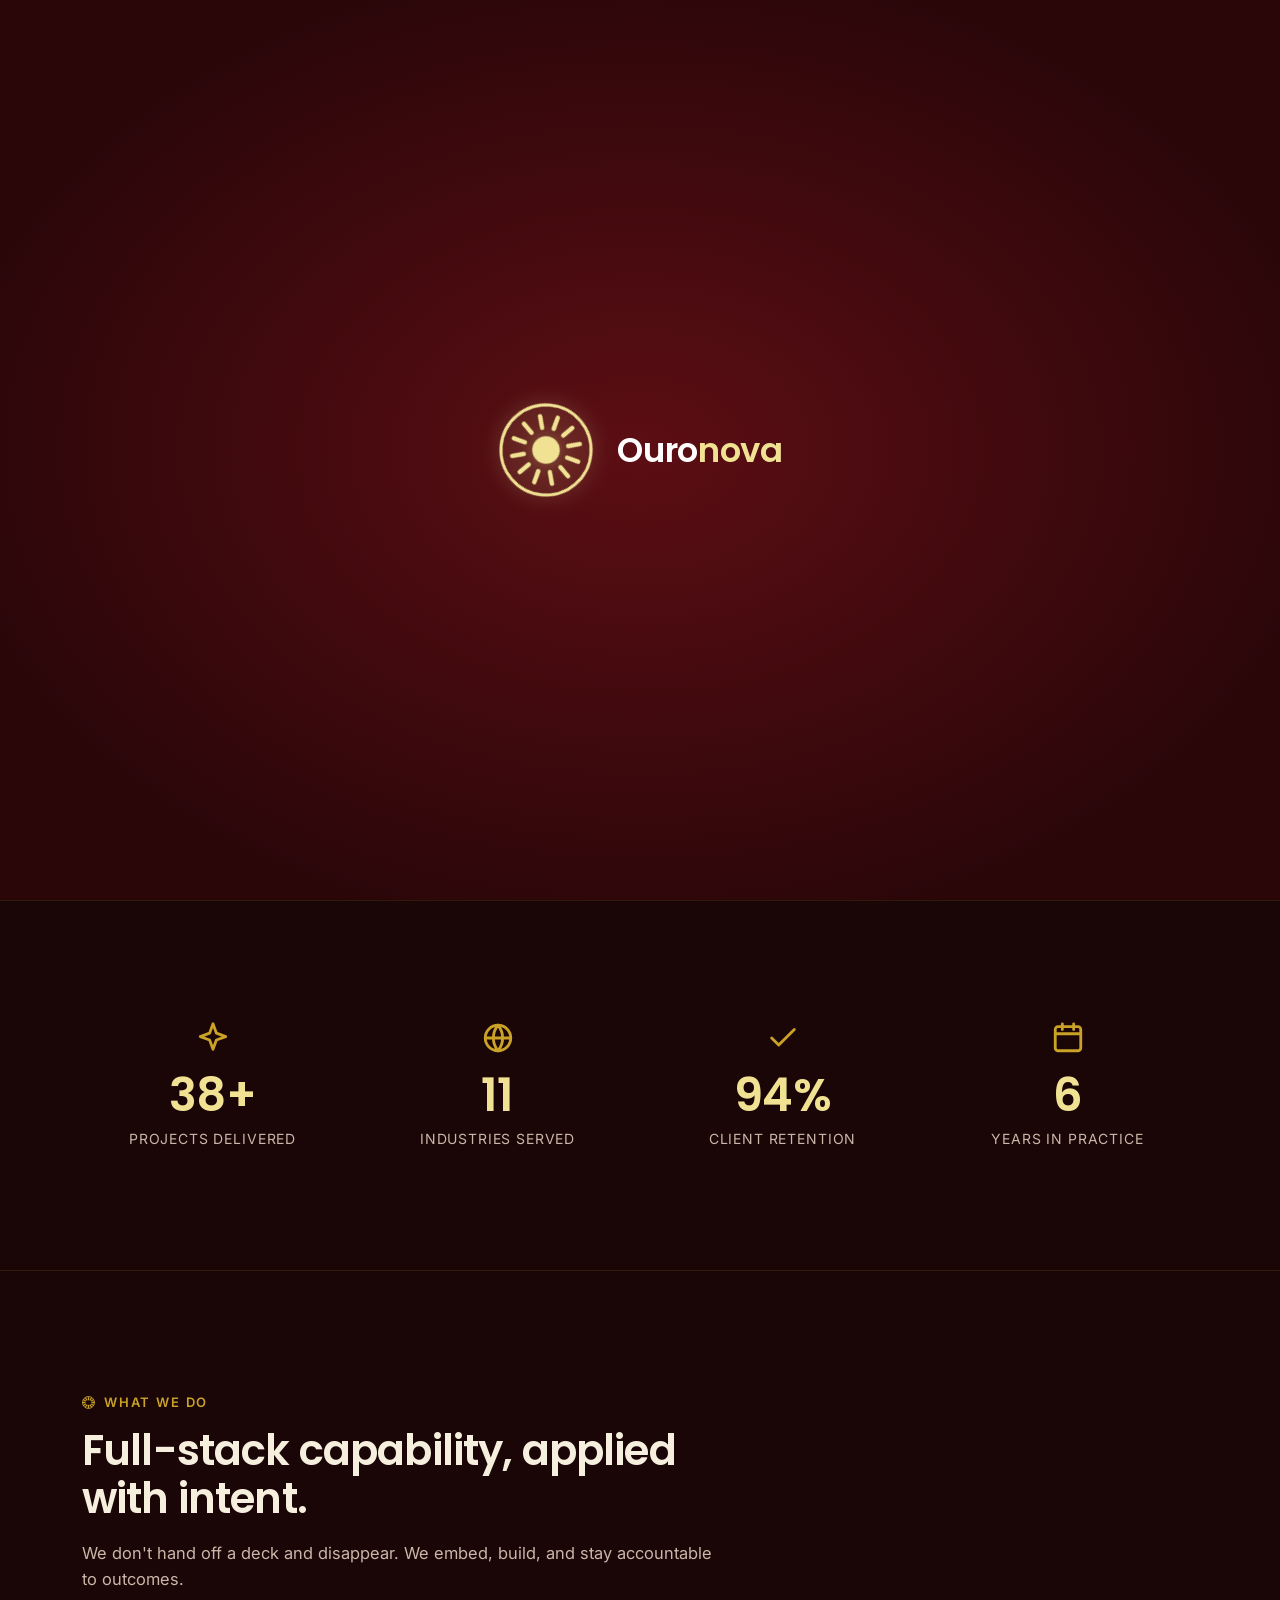
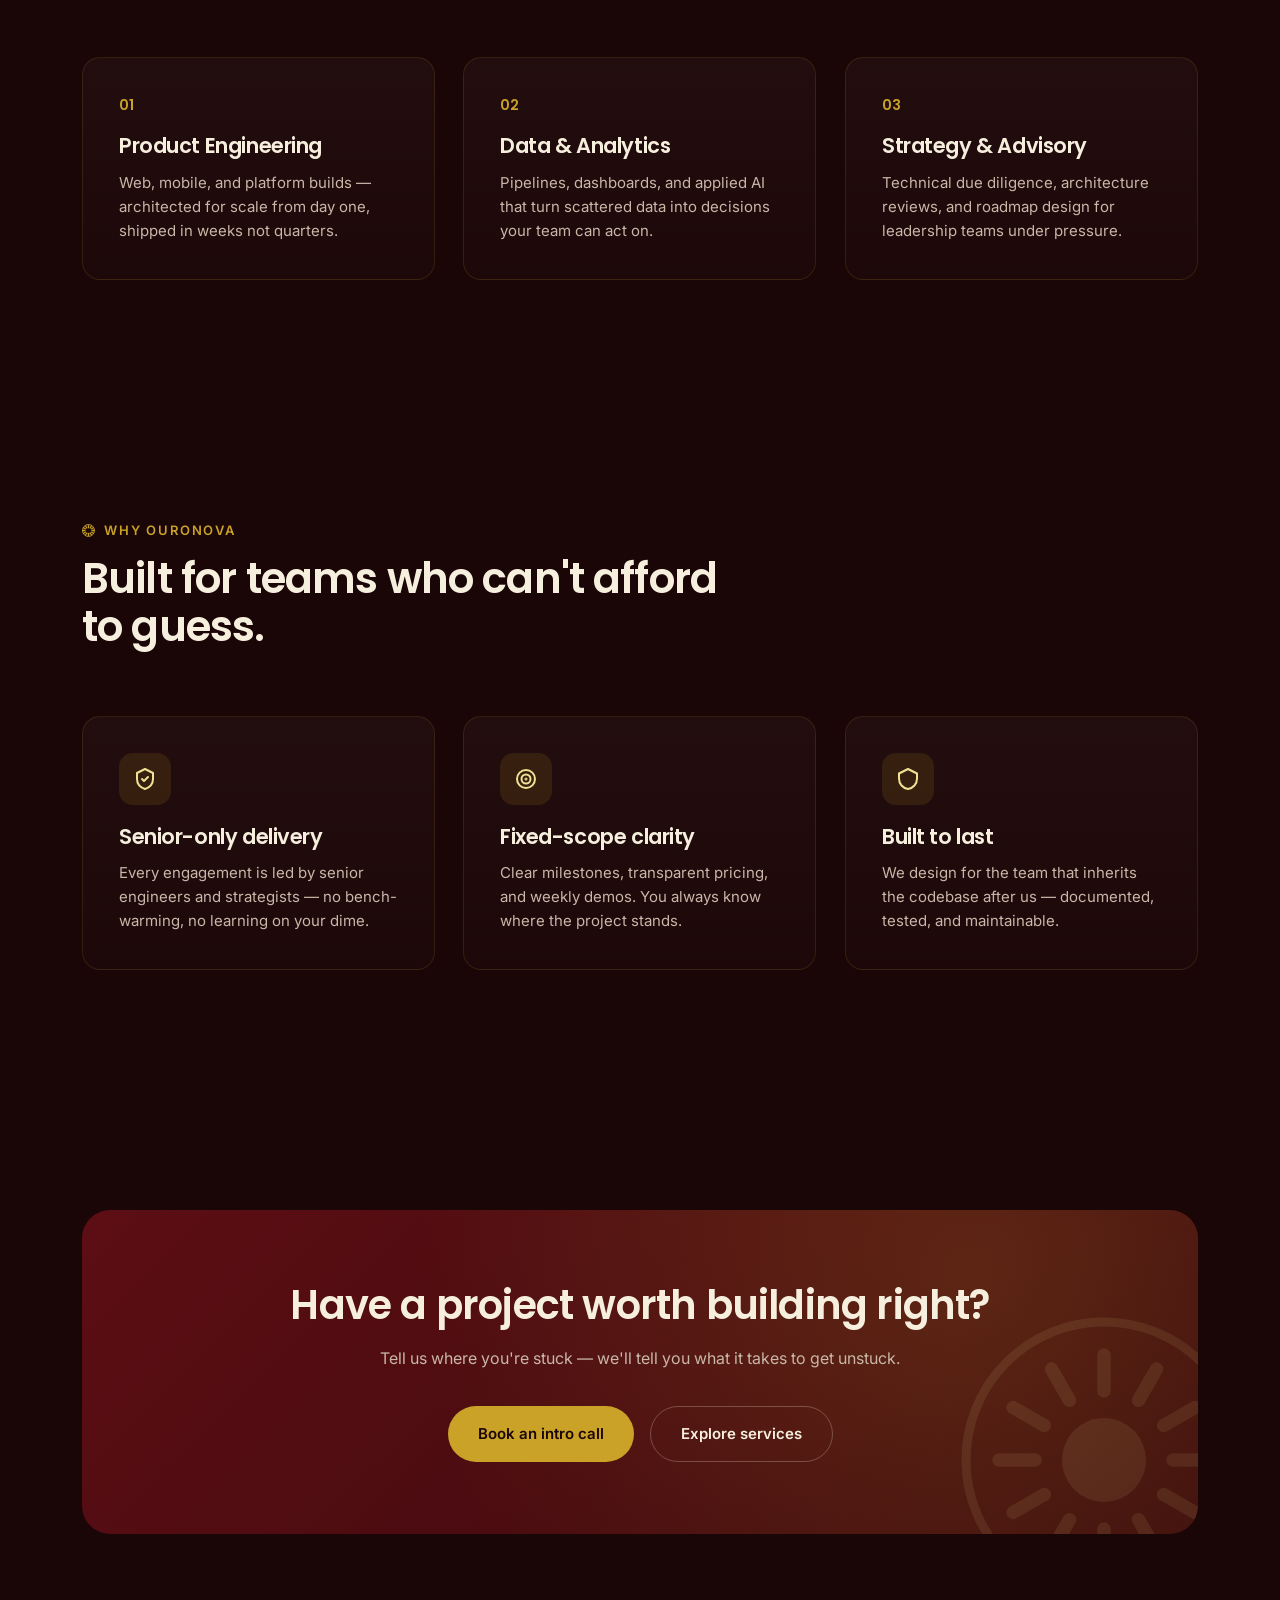
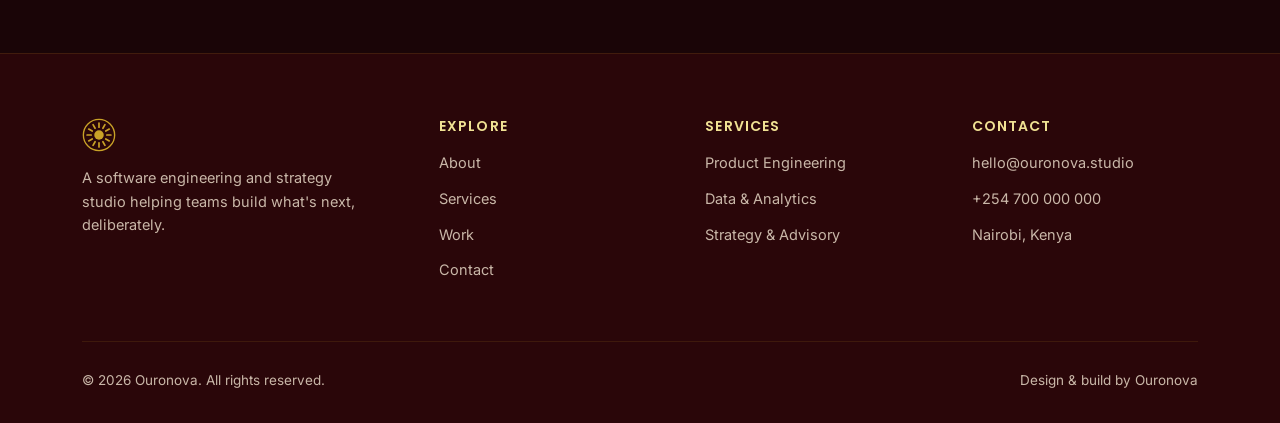
==== index.html @ cb55c7d3 "Add cache-busting version query to css/js asset URLs Without this, browsers can keep serving a stale" ====
<!DOCTYPE html>
<html lang="en">
<head>
<meta charset="UTF-8">
<meta name="viewport" content="width=device-width, initial-scale=1.0">
<title>Ouronova — Software built to outlast its launch day</title>
<meta name="description" content="Ouronova is a Nairobi software, data, and strategy studio. We help founders and enterprise teams ship products that hold up under real users.">
<link rel="icon" href="assets/logo1/exports/ouronova-favicon.svg" type="image/svg+xml">
<link rel="canonical" href="https://ipswyworld.github.io/ouronova/">
<meta property="og:type" content="website">
<meta property="og:site_name" content="Ouronova">
<meta property="og:title" content="Ouronova — Software built to outlast its launch day">
<meta property="og:description" content="A Nairobi software, data, and strategy studio helping teams ship products that hold up under real users.">
<meta property="og:url" content="https://ipswyworld.github.io/ouronova/">
<meta property="og:image" content="https://ipswyworld.github.io/ouronova/assets/og-image.png">
<meta property="og:image:width" content="1200">
<meta property="og:image:height" content="630">
<meta name="twitter:card" content="summary_large_image">
<meta name="twitter:title" content="Ouronova — Software built to outlast its launch day">
<meta name="twitter:description" content="A Nairobi software, data, and strategy studio helping teams ship products that hold up under real users.">
<meta name="twitter:image" content="https://ipswyworld.github.io/ouronova/assets/og-image.png">
<script type="application/ld+json">
{
  "@context": "https://schema.org",
  "@type": "ProfessionalService",
  "@id": "https://ipswyworld.github.io/ouronova/#organization",
  "name": "Ouronova",
  "alternateName": "Ouronova Studio",
  "url": "https://ipswyworld.github.io/ouronova/",
  "logo": "https://ipswyworld.github.io/ouronova/assets/logo1/exports/ouronova-primary-light.svg",
  "image": "https://ipswyworld.github.io/ouronova/assets/og-image.png",
  "description": "Ouronova is a Nairobi software, data, and strategy studio helping founders and enterprise teams design, build, and scale products that hold up under real users.",
  "areaServed": "Worldwide",
  "address": { "@type": "PostalAddress", "addressLocality": "Nairobi", "addressCountry": "KE" },
  "email": "hello@ouronova.studio",
  "telephone": "+254700000000",
  "founder": { "@type": "Person", "name": "Joseph Kariuki", "jobTitle": "Founder & Engineering Lead" },
  "employee": [
    { "@type": "Person", "name": "Joseph Kariuki", "jobTitle": "Founder & Engineering Lead" },
    { "@type": "Person", "name": "Mary Maina", "jobTitle": "Product & Design Lead" },
    { "@type": "Person", "name": "Hassler Juma", "jobTitle": "Data & Strategy Lead" }
  ],
  "makesOffer": [
    { "@type": "Offer", "itemOffered": { "@type": "Service", "name": "Product Engineering", "description": "Web, mobile, and platform builds architected for scale." } },
    { "@type": "Offer", "itemOffered": { "@type": "Service", "name": "Data & Analytics", "description": "Pipelines, dashboards, and applied AI." } },
    { "@type": "Offer", "itemOffered": { "@type": "Service", "name": "Strategy & Advisory", "description": "Technical due diligence, architecture review, and roadmap advisory." } }
  ]
}
</script>
<link rel="preconnect" href="https://fonts.googleapis.com">
<link href="https://fonts.googleapis.com/css2?family=Fraunces:ital,opsz,wght@0,9..144,500;1,9..144,500&family=Inter:wght@400;500;600;700&family=Poppins:wght@500;600;700&display=swap" rel="stylesheet">
<link rel="stylesheet" href="css/style.css?v=4">
<script>(function(){try{var n=performance.getEntriesByType('navigation')[0];var reload=n&&n.type==='reload';var first=!sessionStorage.getItem('ouronova-splash');sessionStorage.setItem('ouronova-splash','1');if(!(reload||first))document.documentElement.classList.add('skip-splash');}catch(e){}})();</script>
</head>
<body>

<div id="loader">
  <div class="loader-inner">
    <svg class="loader-mark" viewBox="0 0 100 100">
      <circle cx="50" cy="50" r="46" fill="none" stroke="#F0E193" stroke-width="3"/>
      <g stroke="#F0E193" stroke-width="4.5" stroke-linecap="round">
        <line x1="50" y1="15" x2="50" y2="27"/>
        <line x1="67.5" y1="19.7" x2="61.5" y2="30.1"/>
        <line x1="80.3" y1="32.5" x2="69.9" y2="38.5"/>
        <line x1="85" y1="50" x2="73" y2="50"/>
        <line x1="80.3" y1="67.5" x2="69.9" y2="61.5"/>
        <line x1="67.5" y1="80.3" x2="61.5" y2="69.9"/>
        <line x1="50" y1="85" x2="50" y2="73"/>
        <line x1="32.5" y1="80.3" x2="38.5" y2="69.9"/>
        <line x1="19.7" y1="67.5" x2="30.1" y2="61.5"/>
        <line x1="15" y1="50" x2="27" y2="50"/>
        <line x1="19.7" y1="32.5" x2="30.1" y2="38.5"/>
        <line x1="32.5" y1="19.7" x2="38.5" y2="30.1"/>
      </g>
      <circle class="core" cx="50" cy="50" r="14"/>
    </svg>
    <div class="loader-word">
      <span class="o" style="animation-delay:1.70s">O</span><span class="o" style="animation-delay:1.78s">u</span><span class="o" style="animation-delay:1.86s">r</span><span class="o" style="animation-delay:1.94s">o</span><span class="n" style="animation-delay:2.02s">n</span><span class="n" style="animation-delay:2.10s">o</span><span class="n" style="animation-delay:2.18s">v</span><span class="n" style="animation-delay:2.26s">a</span>
    </div>
  </div>
</div>

<header>
  <div class="navwrap">
    <a href="index.html" class="brand">
      <svg viewBox="0 0 100 100"><circle cx="50" cy="50" r="46" fill="none" stroke="#C9A227" stroke-width="4"/><g stroke="#C9A227" stroke-width="5" stroke-linecap="round"><line x1="50" y1="15" x2="50" y2="27"/><line x1="67.5" y1="19.7" x2="61.5" y2="30.1"/><line x1="80.3" y1="32.5" x2="69.9" y2="38.5"/><line x1="85" y1="50" x2="73" y2="50"/><line x1="80.3" y1="67.5" x2="69.9" y2="61.5"/><line x1="67.5" y1="80.3" x2="61.5" y2="69.9"/><line x1="50" y1="85" x2="50" y2="73"/><line x1="32.5" y1="80.3" x2="38.5" y2="69.9"/><line x1="19.7" y1="67.5" x2="30.1" y2="61.5"/><line x1="15" y1="50" x2="27" y2="50"/><line x1="19.7" y1="32.5" x2="30.1" y2="38.5"/><line x1="32.5" y1="19.7" x2="38.5" y2="30.1"/></g><circle cx="50" cy="50" r="14" fill="#C9A227"/></svg>
      <span><span class="o1">Ouro</span><span class="o2">nova</span></span>
    </a>
    <nav class="links">
      <a href="index.html" class="active">Home</a>
      <a href="about.html">About</a>
      <a href="services.html">Services</a>
      <a href="work.html">Work</a>
      <a href="contact.html">Contact</a>
    </nav>
    <button class="menu-btn" aria-label="Menu"><span></span><span></span><span></span></button>
  </div>
</header>

<section class="hero">
  <svg class="hero-orbit" viewBox="0 0 100 100" aria-hidden="true">
    <circle cx="50" cy="50" r="46" fill="none" stroke="currentColor" stroke-width="1.4"/>
    <g stroke="currentColor" stroke-width="2.2" stroke-linecap="round">
      <line x1="50" y1="15" x2="50" y2="27"/><line x1="67.5" y1="19.7" x2="61.5" y2="30.1"/>
      <line x1="80.3" y1="32.5" x2="69.9" y2="38.5"/><line x1="85" y1="50" x2="73" y2="50"/>
      <line x1="80.3" y1="67.5" x2="69.9" y2="61.5"/><line x1="67.5" y1="80.3" x2="61.5" y2="69.9"/>
      <line x1="50" y1="85" x2="50" y2="73"/><line x1="32.5" y1="80.3" x2="38.5" y2="69.9"/>
      <line x1="19.7" y1="67.5" x2="30.1" y2="61.5"/><line x1="15" y1="50" x2="27" y2="50"/>
      <line x1="19.7" y1="32.5" x2="30.1" y2="38.5"/><line x1="32.5" y1="19.7" x2="38.5" y2="30.1"/>
    </g>
    <circle cx="50" cy="50" r="14" fill="none" stroke="currentColor" stroke-width="1.4"/>
  </svg>
  <div class="container">
    <span class="eyebrow">Software · Data · Strategy — from Nairobi</span>
    <h1>Software built to outlast its <em>launch day.</em></h1>
    <p class="lead">Ouronova is a Nairobi software and strategy studio. We help founders and enterprise teams ship products that hold up under real users — and stay maintainable long after we hand over the keys.</p>
    <div class="actions">
      <a href="contact.html" class="btn btn-primary">Let's talk →</a>
      <a href="work.html" class="btn btn-ghost">See our work</a>
    </div>
  </div>
</section>

<section class="stats">
  <div class="container">
    <div class="grid-4">
      <div class="stat reveal">
        <span class="stat-icon"><svg viewBox="0 0 24 24" fill="none" stroke="currentColor" stroke-width="2" stroke-linecap="round" stroke-linejoin="round"><path d="M12 2l2.4 6.6L21 11l-6.6 2.4L12 20l-2.4-6.6L3 11l6.6-2.4L12 2z"/></svg></span>
        <h3>40+</h3><p>Projects Delivered</p>
      </div>
      <div class="stat reveal">
        <span class="stat-icon"><svg viewBox="0 0 24 24" fill="none" stroke="currentColor" stroke-width="2" stroke-linecap="round" stroke-linejoin="round"><circle cx="12" cy="12" r="9"/><path d="M3 12h18M12 3a14 14 0 0 1 0 18M12 3a14 14 0 0 0 0 18"/></svg></span>
        <h3>12</h3><p>Industries Served</p>
      </div>
      <div class="stat reveal">
        <span class="stat-icon"><svg viewBox="0 0 24 24" fill="none" stroke="currentColor" stroke-width="2" stroke-linecap="round" stroke-linejoin="round"><path d="M20 6L9 17l-5-5"/></svg></span>
        <h3>98%</h3><p>Client Retention</p>
      </div>
      <div class="stat reveal">
        <span class="stat-icon"><svg viewBox="0 0 24 24" fill="none" stroke="currentColor" stroke-width="2" stroke-linecap="round" stroke-linejoin="round"><rect x="3" y="4" width="18" height="17" rx="2"/><path d="M3 9h18M8 2v4M16 2v4"/></svg></span>
        <h3>6</h3><p>Years in Practice</p>
      </div>
    </div>
  </div>
</section>

<section id="services">
  <div class="container">
    <div class="sec-head reveal">
      <span class="tag">What we do</span>
      <h2>Full-stack capability, applied with intent.</h2>
      <p>We don't hand off a deck and disappear. We embed, build, and stay accountable to outcomes.</p>
    </div>
    <div class="grid grid-3">
      <div class="card reveal">
        <span class="num">01</span>
        <h3>Product Engineering</h3>
        <p>Web, mobile, and platform builds — architected for scale from day one, shipped in weeks not quarters.</p>
      </div>
      <div class="card reveal">
        <span class="num">02</span>
        <h3>Data &amp; Analytics</h3>
        <p>Pipelines, dashboards, and applied AI that turn scattered data into decisions your team can act on.</p>
      </div>
      <div class="card reveal">
        <span class="num">03</span>
        <h3>Strategy &amp; Advisory</h3>
        <p>Technical due diligence, architecture reviews, and roadmap design for leadership teams under pressure.</p>
      </div>
    </div>
  </div>
</section>

<section>
  <div class="container">
    <div class="sec-head reveal">
      <span class="tag">Why Ouronova</span>
      <h2>Built for teams who can't afford to guess.</h2>
    </div>
    <div class="grid grid-3">
      <div class="card reveal">
        <div class="icon-badge"><svg viewBox="0 0 24 24" fill="none" stroke="currentColor" stroke-width="2" stroke-linecap="round" stroke-linejoin="round"><path d="M12 2l8 4v6c0 5-3.4 8.4-8 10-4.6-1.6-8-5-8-10V6l8-4z"/><path d="M9 12l2 2 4-4"/></svg></div>
        <h3>Senior-only delivery</h3>
        <p>Every engagement is led by senior engineers and strategists — no bench-warming, no learning on your dime.</p>
      </div>
      <div class="card reveal">
        <div class="icon-badge"><svg viewBox="0 0 24 24" fill="none" stroke="currentColor" stroke-width="2" stroke-linecap="round" stroke-linejoin="round"><circle cx="12" cy="12" r="9"/><circle cx="12" cy="12" r="4.5"/><circle cx="12" cy="12" r="0.5" fill="currentColor"/></svg></div>
        <h3>Fixed-scope clarity</h3>
        <p>Clear milestones, transparent pricing, and weekly demos. You always know where the project stands.</p>
      </div>
      <div class="card reveal">
        <div class="icon-badge"><svg viewBox="0 0 24 24" fill="none" stroke="currentColor" stroke-width="2" stroke-linecap="round" stroke-linejoin="round"><path d="M12 2l9 4.5v5c0 5.5-3.8 9.6-9 10.5-5.2-.9-9-5-9-10.5v-5L12 2z"/></svg></div>
        <h3>Built to last</h3>
        <p>We design for the team that inherits the codebase after us — documented, tested, and maintainable.</p>
      </div>
    </div>
  </div>
</section>

<section>
  <div class="container">
    <div class="cta-band reveal">
      <h2>Have a project worth building right?</h2>
      <p>Tell us where you're stuck — we'll tell you what it takes to get unstuck.</p>
      <div class="actions">
        <a href="contact.html" class="btn btn-primary">Book an intro call</a>
        <a href="services.html" class="btn btn-ghost">Explore services</a>
      </div>
    </div>
  </div>
</section>

<footer>
  <div class="container">
    <div class="foot-grid">
      <div>
        <a href="index.html" class="brand" style="margin-bottom:14px">
          <svg viewBox="0 0 100 100" width="30" height="30"><circle cx="50" cy="50" r="46" fill="none" stroke="#C9A227" stroke-width="4"/><g stroke="#C9A227" stroke-width="5" stroke-linecap="round"><line x1="50" y1="15" x2="50" y2="27"/><line x1="67.5" y1="19.7" x2="61.5" y2="30.1"/><line x1="80.3" y1="32.5" x2="69.9" y2="38.5"/><line x1="85" y1="50" x2="73" y2="50"/><line x1="80.3" y1="67.5" x2="69.9" y2="61.5"/><line x1="67.5" y1="80.3" x2="61.5" y2="69.9"/><line x1="50" y1="85" x2="50" y2="73"/><line x1="32.5" y1="80.3" x2="38.5" y2="69.9"/><line x1="19.7" y1="67.5" x2="30.1" y2="61.5"/><line x1="15" y1="50" x2="27" y2="50"/><line x1="19.7" y1="32.5" x2="30.1" y2="38.5"/><line x1="32.5" y1="19.7" x2="38.5" y2="30.1"/></g><circle cx="50" cy="50" r="14" fill="#C9A227"/></svg>
        </a>
        <p style="color:var(--muted);font-size:14.5px;max-width:280px">A software engineering and strategy studio helping teams build what's next, deliberately.</p>
      </div>
      <div>
        <h4>Explore</h4>
        <ul>
          <li><a href="about.html">About</a></li>
          <li><a href="services.html">Services</a></li>
          <li><a href="work.html">Work</a></li>
          <li><a href="contact.html">Contact</a></li>
        </ul>
      </div>
      <div>
        <h4>Services</h4>
        <ul>
          <li><a href="services.html">Product Engineering</a></li>
          <li><a href="services.html">Data &amp; Analytics</a></li>
          <li><a href="services.html">Strategy &amp; Advisory</a></li>
        </ul>
      </div>
      <div>
        <h4>Contact</h4>
        <ul>
          <li><a href="mailto:hello@ouronova.studio">hello@ouronova.studio</a></li>
          <li><a href="tel:+254700000000">+254 700 000 000</a></li>
          <li><span style="color:var(--muted);font-size:14.5px">Nairobi, Kenya</span></li>
        </ul>
      </div>
    </div>
    <div class="foot-bottom">
      <span>© 2026 Ouronova. All rights reserved.</span>
      <span>Design &amp; build by Ouronova</span>
    </div>
  </div>
</footer>

<script src="js/main.js?v=4"></script>
</body>
</html>
---- css/style.css ----
:root{
  --burgundy:#5C0E14;
  --burgundy-dark:#3A090D;
  --burgundy-deep:#2A0609;
  --gold:#C9A227;
  --gold-light:#F0E193;
  --cream:#F6EFDD;
  --ink:#1A0507;
  --muted:#C9B7A8;
  --max:1180px;
  --ease:cubic-bezier(.16,.84,.44,1);
}
*{box-sizing:border-box;margin:0;padding:0}
html{scroll-behavior:smooth;scrollbar-width:none;-ms-overflow-style:none}
html::-webkit-scrollbar,body::-webkit-scrollbar{width:0;height:0;display:none}
body{
  font-family:'Inter',-apple-system,'Segoe UI',sans-serif;
  background:var(--ink);
  color:var(--cream);
  line-height:1.6;
  overflow-x:hidden;
}
img{max-width:100%;display:block}
a{color:inherit;text-decoration:none}
h1,h2,h3,h4{font-family:'Poppins','Segoe UI',sans-serif;font-weight:600;letter-spacing:-.02em;line-height:1.15}
.container{max-width:var(--max);margin:0 auto;padding:0 32px}
section{padding:120px 0}
@media(max-width:768px){section{padding:72px 0}.container{padding:0 20px}}

/* ---------- Loader ---------- */
#loader{
  position:fixed;inset:0;z-index:9999;
  background:radial-gradient(ellipse at center, var(--burgundy) 0%, var(--burgundy-deep) 78%);
  display:flex;align-items:center;justify-content:center;
  transition:opacity .8s var(--ease), visibility .8s var(--ease);
}
#loader.hidden{opacity:0;visibility:hidden;pointer-events:none}
html.skip-splash #loader{display:none!important}
.loader-inner{display:flex;align-items:center;gap:22px}

/* Phase 1: wheel fades + scales in at CENTER, holds & glows, then SLIDES LEFT */
.loader-mark{
  width:98px;height:98px;opacity:0;transform-origin:center;
  animation:mark-seq 2s var(--ease) forwards;
}
.loader-mark .core{fill:var(--gold-light)}
@keyframes mark-seq{
  0%   {opacity:0; transform:translateX(90px) scale(.55) rotate(0deg);   filter:drop-shadow(0 0 0 rgba(240,225,147,0));}
  28%  {opacity:1; transform:translateX(90px) scale(1)   rotate(0deg);   filter:drop-shadow(0 0 24px rgba(240,225,147,.9));}
  52%  {opacity:1; transform:translateX(90px) scale(1)   rotate(0deg);   filter:drop-shadow(0 0 14px rgba(240,225,147,.55));}
  100% {opacity:1; transform:translateX(0)    scale(1)   rotate(-220deg); filter:drop-shadow(0 0 9px rgba(240,225,147,.45));}
}

/* Phase 2: wordmark wipes in left-to-right AFTER the wheel has settled */
.loader-word{
  font-family:'Poppins',sans-serif;font-weight:600;font-size:34px;letter-spacing:-.01em;
  clip-path:inset(0 100% 0 0);
  animation:word-wipe .75s var(--ease) 2.05s forwards;
}
.loader-word span{display:inline-block}
.loader-word .o{color:#fff}
.loader-word .n{color:var(--gold-light)}
@keyframes word-wipe{to{clip-path:inset(0 0 0 0)}}

/* ---------- Nav ---------- */
header{
  position:fixed;top:0;left:0;right:0;z-index:500;
  background:rgba(26,5,7,.72);backdrop-filter:blur(14px);
  border-bottom:1px solid rgba(201,162,39,.14);
}
.navwrap{display:flex;align-items:center;justify-content:space-between;padding:18px 32px;max-width:var(--max);margin:0 auto}
.brand{display:flex;align-items:center;gap:10px;font-family:'Poppins',sans-serif;font-weight:600;font-size:20px}
.brand svg{width:34px;height:34px}
.brand .o1{color:#fff}.brand .o2{color:var(--gold-light)}
nav.links{display:flex;gap:38px}
nav.links a{font-size:14.5px;font-weight:500;color:var(--muted);position:relative;padding:4px 0;transition:color .25s}
nav.links a:hover,nav.links a.active{color:var(--gold-light)}
nav.links a.active::after{content:'';position:absolute;left:0;right:0;bottom:-6px;height:2px;background:var(--gold)}
.navcta{border:1px solid var(--gold);color:var(--gold-light);padding:9px 20px;border-radius:999px;font-size:14px;font-weight:500;transition:all .25s}
.navcta:hover{background:var(--gold);color:var(--ink)}
.menu-btn{display:none;flex-direction:column;gap:5px;cursor:pointer;background:none;border:none}
.menu-btn span{width:24px;height:2px;background:var(--cream)}
@media(max-width:900px){
  nav.links{position:fixed;top:70px;left:0;right:0;background:var(--burgundy-deep);flex-direction:column;padding:24px 32px;gap:20px;transform:translateY(-130%);transition:transform .35s var(--ease);border-bottom:1px solid rgba(201,162,39,.2)}
  nav.links.open{transform:translateY(0)}
  .navcta{display:none}
  .menu-btn{display:flex}
}

/* ---------- Hero ---------- */
.hero{
  min-height:100vh;display:flex;align-items:center;position:relative;
  padding-top:120px;
  background:
    radial-gradient(ellipse 900px 500px at 80% 0%, rgba(201,162,39,.10), transparent 60%),
    radial-gradient(ellipse 700px 600px at 10% 100%, rgba(92,14,20,.6), transparent 60%);
}
.hero .eyebrow{display:inline-flex;align-items:center;gap:8px;color:var(--gold);font-size:13px;letter-spacing:.14em;text-transform:uppercase;font-weight:600;margin-bottom:24px}
.hero .eyebrow::before{content:'';width:24px;height:1px;background:var(--gold)}
.hero h1{font-size:clamp(40px,6vw,76px);max-width:820px;margin-bottom:26px}
.hero h1 em{font-style:normal;color:var(--gold-light)}
.hero p.lead{font-size:19px;color:var(--muted);max-width:560px;margin-bottom:40px}
.hero .actions{display:flex;gap:16px;flex-wrap:wrap}

.btn{display:inline-flex;align-items:center;gap:8px;padding:15px 30px;border-radius:999px;font-weight:600;font-size:15px;transition:all .3s var(--ease)}
.btn-primary{background:var(--gold);color:var(--ink)}
.btn-primary:hover{background:var(--gold-light);transform:translateY(-2px) scale(1.02);box-shadow:0 10px 30px rgba(201,162,39,.35)}
.btn-ghost{border:1px solid rgba(246,239,221,.25);color:var(--cream)}
.btn-ghost:hover{border-color:var(--gold);color:var(--gold-light);transform:translateY(-2px);box-shadow:0 8px 24px rgba(201,162,39,.15)}
.btn:active{transform:translateY(0) scale(.98)}

/* ---------- Section headers ---------- */
.sec-head{max-width:640px;margin-bottom:64px}
.sec-head .tag,.page-hero .tag{
  color:var(--gold);font-size:13px;letter-spacing:.14em;text-transform:uppercase;font-weight:600;
  margin-bottom:14px;display:inline-flex;align-items:center;gap:9px;
}
.sec-head .tag::before,.page-hero .tag::before{
  content:'';display:inline-block;width:13px;height:13px;flex:0 0 auto;
  background-color:var(--gold);
  -webkit-mask:url("data:image/svg+xml,%3Csvg xmlns='http://www.w3.org/2000/svg' viewBox='0 0 100 100'%3E%3Ccircle cx='50' cy='50' r='46' fill='none' stroke='%23000' stroke-width='7'/%3E%3Cg stroke='%23000' stroke-width='10' stroke-linecap='round'%3E%3Cline x1='50' y1='12' x2='50' y2='28'/%3E%3Cline x1='71' y1='17' x2='63' y2='31'/%3E%3Cline x1='88' y1='29' x2='74' y2='37'/%3E%3Cline x1='93' y1='50' x2='77' y2='50'/%3E%3Cline x1='88' y1='71' x2='74' y2='63'/%3E%3Cline x1='71' y1='83' x2='63' y2='69'/%3E%3Cline x1='50' y1='88' x2='50' y2='72'/%3E%3Cline x1='29' y1='83' x2='37' y2='69'/%3E%3Cline x1='12' y1='71' x2='26' y2='63'/%3E%3Cline x1='7' y1='50' x2='23' y2='50'/%3E%3Cline x1='12' y1='29' x2='26' y2='37'/%3E%3Cline x1='29' y1='17' x2='37' y2='31'/%3E%3C/g%3E%3C/svg%3E") center/contain no-repeat;
  mask:url("data:image/svg+xml,%3Csvg xmlns='http://www.w3.org/2000/svg' viewBox='0 0 100 100'%3E%3Ccircle cx='50' cy='50' r='46' fill='none' stroke='%23000' stroke-width='7'/%3E%3Cg stroke='%23000' stroke-width='10' stroke-linecap='round'%3E%3Cline x1='50' y1='12' x2='50' y2='28'/%3E%3Cline x1='71' y1='17' x2='63' y2='31'/%3E%3Cline x1='88' y1='29' x2='74' y2='37'/%3E%3Cline x1='93' y1='50' x2='77' y2='50'/%3E%3Cline x1='88' y1='71' x2='74' y2='63'/%3E%3Cline x1='71' y1='83' x2='63' y2='69'/%3E%3Cline x1='50' y1='88' x2='50' y2='72'/%3E%3Cline x1='29' y1='83' x2='37' y2='69'/%3E%3Cline x1='12' y1='71' x2='26' y2='63'/%3E%3Cline x1='7' y1='50' x2='23' y2='50'/%3E%3Cline x1='12' y1='29' x2='26' y2='37'/%3E%3Cline x1='29' y1='17' x2='37' y2='31'/%3E%3C/g%3E%3C/svg%3E") center/contain no-repeat;
  animation:tag-spin 12s linear infinite;
}
@keyframes tag-spin{to{transform:rotate(360deg)}}
.sec-head h2{font-size:clamp(28px,4vw,42px)}
.sec-head p{color:var(--muted);margin-top:16px;font-size:16.5px}

/* ---------- Cards / Grids ---------- */
.grid{display:grid;gap:28px}
.grid-3{grid-template-columns:repeat(3,1fr)}
.grid-2{grid-template-columns:repeat(2,1fr)}
@media(max-width:900px){.grid-3,.grid-2{grid-template-columns:1fr}}

.card{
  background:linear-gradient(180deg,rgba(246,239,221,.04),rgba(246,239,221,.015));
  border:1px solid rgba(201,162,39,.14);
  border-radius:18px;padding:36px;transition:all .35s var(--ease);
}
.card:hover{border-color:rgba(201,162,39,.45);transform:translateY(-4px) scale(1.012);background:rgba(246,239,221,.06);box-shadow:0 20px 50px rgba(0,0,0,.25)}
.card .num{color:var(--gold);font-family:'Poppins',sans-serif;font-weight:600;font-size:14px;margin-bottom:18px;display:block}
.card h3{font-size:21px;margin-bottom:12px}
.card p{color:var(--muted);font-size:15px}
.icon-badge{
  width:52px;height:52px;border-radius:14px;background:rgba(201,162,39,.12);
  display:flex;align-items:center;justify-content:center;margin-bottom:20px;color:var(--gold-light);font-size:22px;
  transition:transform .4s var(--ease),background .4s var(--ease);
}
.icon-badge svg{width:24px;height:24px}
.card:hover .icon-badge{transform:rotate(-6deg) scale(1.08);background:rgba(201,162,39,.22)}

/* ---------- Stats ---------- */
.stats{border-top:1px solid rgba(201,162,39,.14);border-bottom:1px solid rgba(201,162,39,.14)}
.stats .grid-4{display:grid;grid-template-columns:repeat(4,1fr);gap:24px}
@media(max-width:768px){.stats .grid-4{grid-template-columns:repeat(2,1fr)}}
.stat{display:flex;flex-direction:column;align-items:center;text-align:center}
.stat-icon{
  width:34px;height:34px;color:var(--gold);margin-bottom:14px;opacity:0;transform:scale(.6);
  transition:opacity .6s var(--ease),transform .6s var(--ease);
}
.stat.in .stat-icon{opacity:1;transform:scale(1)}
.stat-icon svg{width:100%;height:100%}
.stat h3{font-size:clamp(30px,4vw,46px);color:var(--gold-light)}
.stat p{color:var(--muted);font-size:14px;margin-top:6px;text-transform:uppercase;letter-spacing:.06em}
@media(prefers-reduced-motion:reduce){
  .sec-head .tag::before,.page-hero .tag::before{animation:none}
  .stat-icon{opacity:1;transform:none;transition:none}
}

/* ---------- CTA band ---------- */
.cta-band{
  background:linear-gradient(135deg,var(--burgundy) 0%, var(--burgundy-dark) 100%);
  border-radius:28px;padding:72px 56px;text-align:center;position:relative;overflow:hidden;
}
.cta-band::before{content:'';position:absolute;inset:0;background:radial-gradient(circle at 80% 20%,rgba(201,162,39,.18),transparent 60%)}
.cta-band h2{font-size:clamp(26px,4vw,40px);margin-bottom:18px;position:relative}
.cta-band p{color:var(--muted);margin-bottom:34px;position:relative}
.cta-band .actions{display:flex;justify-content:center;gap:16px;flex-wrap:wrap;position:relative}

/* ---------- Footer ---------- */
footer{border-top:1px solid rgba(201,162,39,.14);padding:64px 0 32px;background:var(--burgundy-deep)}
.foot-grid{display:grid;grid-template-columns:1.4fr 1fr 1fr 1fr;gap:40px;margin-bottom:48px}
@media(max-width:768px){.foot-grid{grid-template-columns:1fr 1fr}}
.foot-grid h4{color:var(--gold-light);font-size:14px;margin-bottom:16px;text-transform:uppercase;letter-spacing:.08em}
.foot-grid ul{list-style:none}
.foot-grid li{margin-bottom:10px}
.foot-grid a{color:var(--muted);font-size:14.5px;transition:color .2s}
.foot-grid a:hover{color:var(--gold-light)}
.foot-bottom{display:flex;justify-content:space-between;align-items:center;padding-top:28px;border-top:1px solid rgba(201,162,39,.12);color:var(--muted);font-size:13.5px;flex-wrap:wrap;gap:12px}

/* ---------- Reveal on scroll ---------- */
.reveal{
  opacity:0;transform:translateY(30px);filter:blur(6px);
  transition:opacity .85s var(--ease),transform .85s var(--ease),filter .85s var(--ease);
  will-change:opacity,transform;
}
.reveal.in{opacity:1;transform:none;filter:none}
@media(prefers-reduced-motion:reduce){
  .reveal{opacity:1;transform:none;filter:none;transition:none}
  .loader-mark,.loader-word{animation:none!important;opacity:1;clip-path:none}
}

/* ---------- Page header (inner pages) ---------- */
.page-hero{padding:180px 0 80px;background:radial-gradient(ellipse 800px 400px at 50% 0%,rgba(201,162,39,.1),transparent 60%)}
.page-hero .tag{color:var(--gold);font-size:13px;letter-spacing:.14em;text-transform:uppercase;font-weight:600;margin-bottom:16px;display:block}
.page-hero h1{font-size:clamp(34px,5vw,58px);max-width:760px}
.page-hero p{color:var(--muted);margin-top:20px;max-width:600px;font-size:17px}
.crumbs{color:var(--muted);font-size:13.5px;margin-bottom:20px}
.crumbs a:hover{color:var(--gold-light)}

/* ---------- Form ---------- */
.form-field{margin-bottom:22px}
.form-field label{display:block;font-size:13.5px;color:var(--muted);margin-bottom:8px;text-transform:uppercase;letter-spacing:.05em}
.form-field input,.form-field textarea,.form-field select{
  width:100%;background:rgba(246,239,221,.04);border:1px solid rgba(201,162,39,.22);
  border-radius:10px;padding:14px 16px;color:var(--cream);font-family:inherit;font-size:15px;
  transition:border-color .25s;
}
.form-field input:focus,.form-field textarea:focus,.form-field select:focus{outline:none;border-color:var(--gold)}
.form-field textarea{resize:vertical;min-height:130px}

/* ---------- Misc ---------- */
.pill{display:inline-block;background:rgba(201,162,39,.12);color:var(--gold-light);font-size:12.5px;padding:6px 14px;border-radius:999px;margin-bottom:14px;letter-spacing:.03em}
.divider{height:1px;background:linear-gradient(90deg,transparent,rgba(201,162,39,.3),transparent);margin:0 0 0}
.quote{font-family:'Fraunces','Poppins',Georgia,serif;font-size:23px;font-weight:500;color:var(--cream);max-width:700px;line-height:1.45}
.quote span{color:var(--gold-light)}

/* ============================================================
   Premium: smooth-scroll chrome, atmosphere, editorial layout
   ============================================================ */

/* Gold scroll-progress bar */
.scroll-progress{
  position:fixed;top:0;left:0;height:2px;width:100%;
  background:linear-gradient(90deg,var(--gold),var(--gold-light));
  transform:scaleX(0);transform-origin:0 50%;z-index:600;
  box-shadow:0 0 12px rgba(201,162,39,.55);
}

/* Warm film-grain overlay */
.grain{
  position:fixed;inset:0;z-index:400;pointer-events:none;
  opacity:.05;mix-blend-mode:overlay;
  background-image:url("data:image/svg+xml,%3Csvg xmlns='http://www.w3.org/2000/svg' width='180' height='180'%3E%3Cfilter id='n'%3E%3CfeTurbulence type='fractalNoise' baseFrequency='0.85' numOctaves='2' stitchTiles='stitch'/%3E%3C/filter%3E%3Crect width='100%25' height='100%25' filter='url(%23n)'/%3E%3C/svg%3E");
}

/* Editorial serif emphasis */
.hero h1 em,.page-hero h1 em{
  font-family:'Fraunces',Georgia,serif;font-style:italic;font-weight:500;color:var(--gold-light);
}

/* Hero / page-hero assemble-on-load */
.hero .container>*,.page-hero .container>*{
  opacity:0;transform:translateY(24px);
  transition:opacity .9s var(--ease),transform .9s var(--ease);
}
.hero .container>*:nth-child(1),.page-hero .container>*:nth-child(1){transition-delay:.05s}
.hero .container>*:nth-child(2),.page-hero .container>*:nth-child(2){transition-delay:.16s}
.hero .container>*:nth-child(3),.page-hero .container>*:nth-child(3){transition-delay:.28s}
.hero .container>*:nth-child(4),.page-hero .container>*:nth-child(4){transition-delay:.4s}
body.loaded .hero .container>*,body.loaded .page-hero .container>*{opacity:1;transform:none}

/* Hero decorative sun-mark orbit */
.hero{position:relative;overflow:hidden}
.hero .container{position:relative;z-index:1}
.hero-orbit{
  position:absolute;right:-150px;top:50%;margin-top:-280px;
  width:560px;height:560px;opacity:.07;pointer-events:none;z-index:0;
  color:var(--gold-light);will-change:transform;
}
@media(max-width:900px){.hero-orbit{width:380px;height:380px;right:-140px;margin-top:-190px;opacity:.05}}

/* Sun-mark watermark on CTA band */
.cta-band::after{
  content:'';position:absolute;right:-56px;bottom:-76px;width:300px;height:300px;
  opacity:.09;pointer-events:none;
  background:url("data:image/svg+xml,%3Csvg xmlns='http://www.w3.org/2000/svg' viewBox='0 0 100 100'%3E%3Ccircle cx='50' cy='50' r='46' fill='none' stroke='%23F0E193' stroke-width='3'/%3E%3Cg stroke='%23F0E193' stroke-width='4.5' stroke-linecap='round'%3E%3Cline x1='50' y1='15' x2='50' y2='27'/%3E%3Cline x1='67.5' y1='19.7' x2='61.5' y2='30.1'/%3E%3Cline x1='80.3' y1='32.5' x2='69.9' y2='38.5'/%3E%3Cline x1='85' y1='50' x2='73' y2='50'/%3E%3Cline x1='80.3' y1='67.5' x2='69.9' y2='61.5'/%3E%3Cline x1='67.5' y1='80.3' x2='61.5' y2='69.9'/%3E%3Cline x1='50' y1='85' x2='50' y2='73'/%3E%3Cline x1='32.5' y1='80.3' x2='38.5' y2='69.9'/%3E%3Cline x1='19.7' y1='67.5' x2='30.1' y2='61.5'/%3E%3Cline x1='15' y1='50' x2='27' y2='50'/%3E%3Cline x1='19.7' y1='32.5' x2='30.1' y2='38.5'/%3E%3Cline x1='32.5' y1='19.7' x2='38.5' y2='30.1'/%3E%3C/g%3E%3Ccircle cx='50' cy='50' r='14' fill='%23F0E193'/%3E%3C/svg%3E") no-repeat center/contain;
}

/* Horizontal Work scroller */
.work-scroller{
  display:flex;gap:26px;overflow-x:auto;scroll-snap-type:x mandatory;
  padding:6px 4px 30px;margin:0 -4px;scrollbar-width:none;-webkit-overflow-scrolling:touch;
}
.work-scroller::-webkit-scrollbar{display:none}
.work-card{flex:0 0 min(86vw,440px);scroll-snap-align:start}
.scroll-hint{display:flex;align-items:center;gap:10px;color:var(--muted);font-size:13.5px;letter-spacing:.06em;text-transform:uppercase;margin-bottom:26px}
.scroll-hint .line{width:44px;height:1px;background:linear-gradient(90deg,var(--gold),transparent)}

/* Vertical timeline */
.timeline{position:relative;max-width:740px;margin:0 auto;padding-left:60px}
.timeline::before{content:'';position:absolute;left:19px;top:10px;bottom:10px;width:2px;background:linear-gradient(var(--gold),rgba(201,162,39,.08))}
.timeline-item{position:relative;padding-bottom:44px}
.timeline-item:last-child{padding-bottom:0}
.timeline-node{
  position:absolute;left:-60px;top:-2px;width:40px;height:40px;border-radius:50%;
  background:var(--burgundy-deep);border:2px solid var(--gold);
  display:flex;align-items:center;justify-content:center;color:var(--gold-light);
}
.timeline-node svg{width:22px;height:22px}
.timeline-step{color:var(--gold);font-size:12.5px;letter-spacing:.14em;text-transform:uppercase;font-weight:600;display:block;margin-bottom:6px}
.timeline-item h3{font-size:21px;margin-bottom:10px}
.timeline-item p{color:var(--muted)}

/* Reduced-motion: neutralize all the above */
@media(prefers-reduced-motion:reduce){
  .hero .container>*,.page-hero .container>*{opacity:1;transform:none;transition:none}
  .hero-orbit{display:none}
  .scroll-progress{display:none}
}

/* ---------- Page-transition fade ---------- */
body{transition:opacity .32s var(--ease)}
html.skip-splash body{opacity:0}
body.page-in{opacity:1}
body.page-out{opacity:0}
@media(prefers-reduced-motion:reduce){
  body,html.skip-splash body{opacity:1!important;transition:none}
}
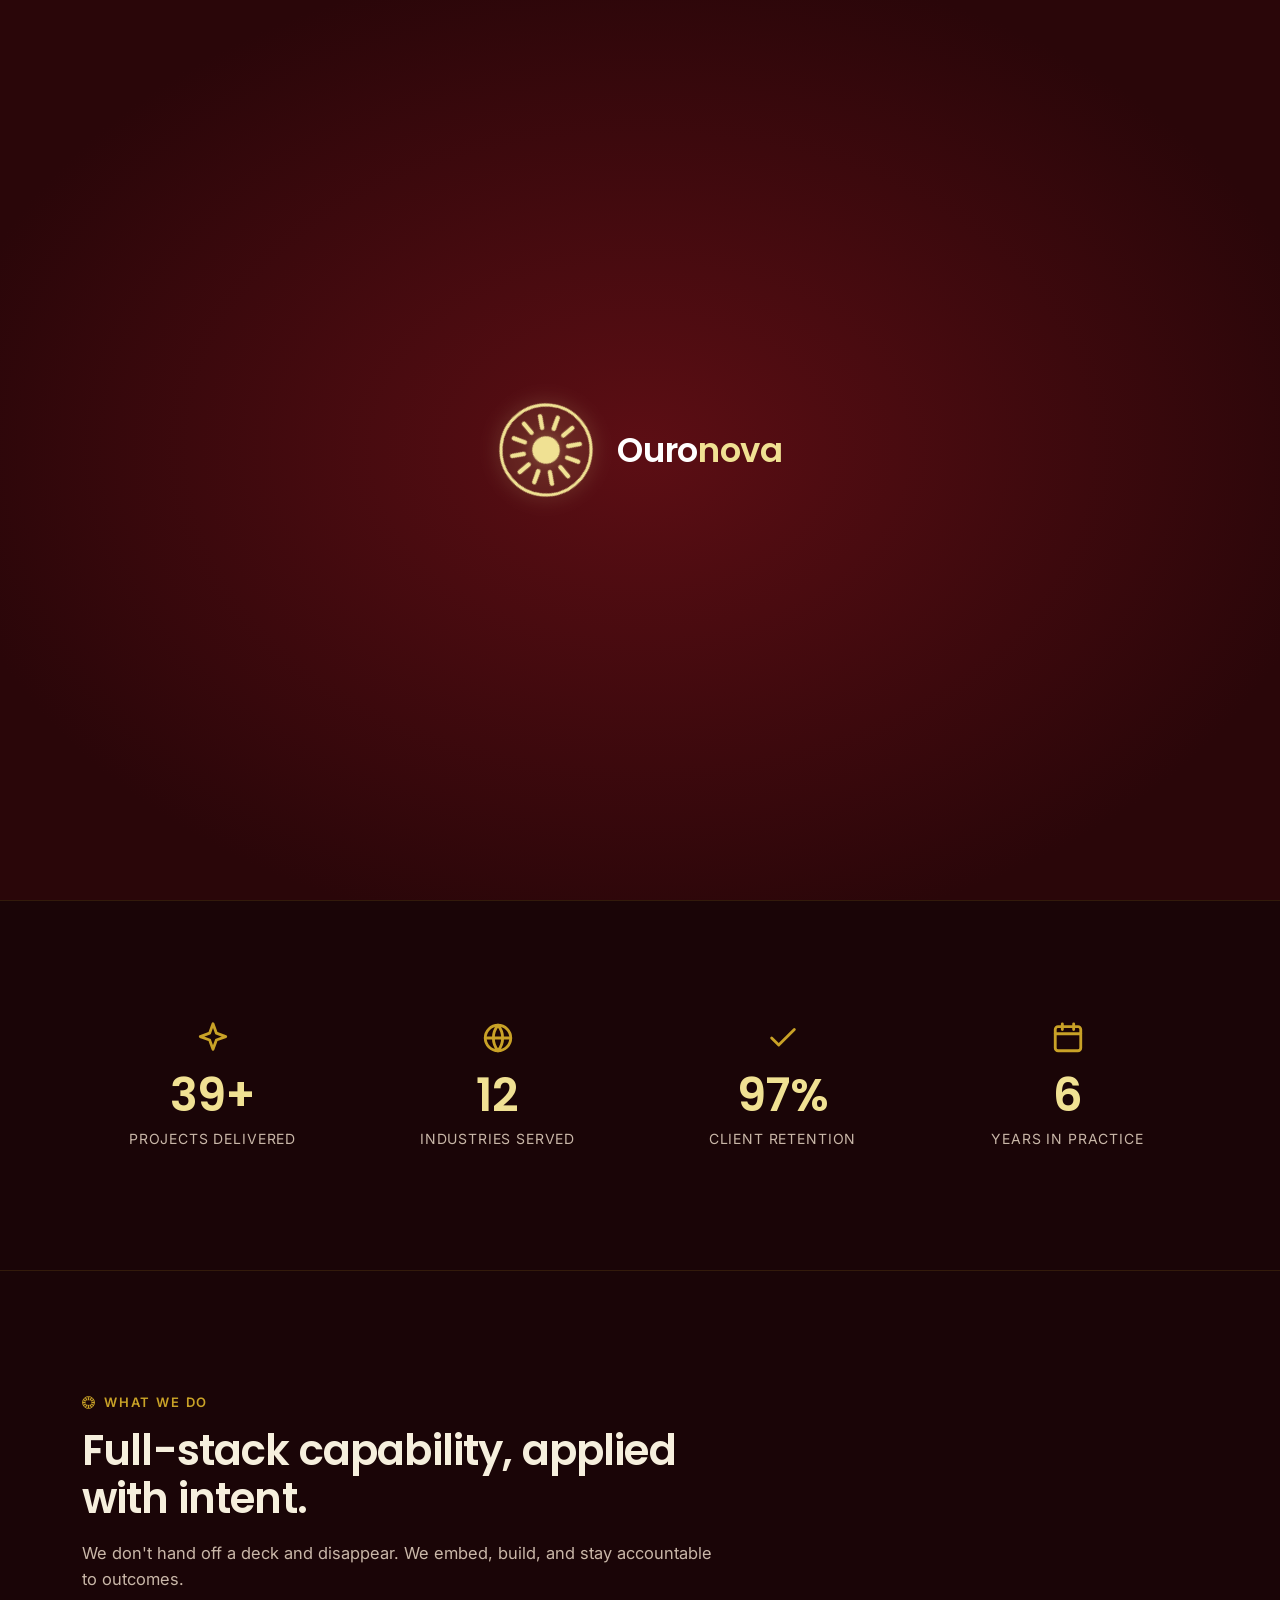
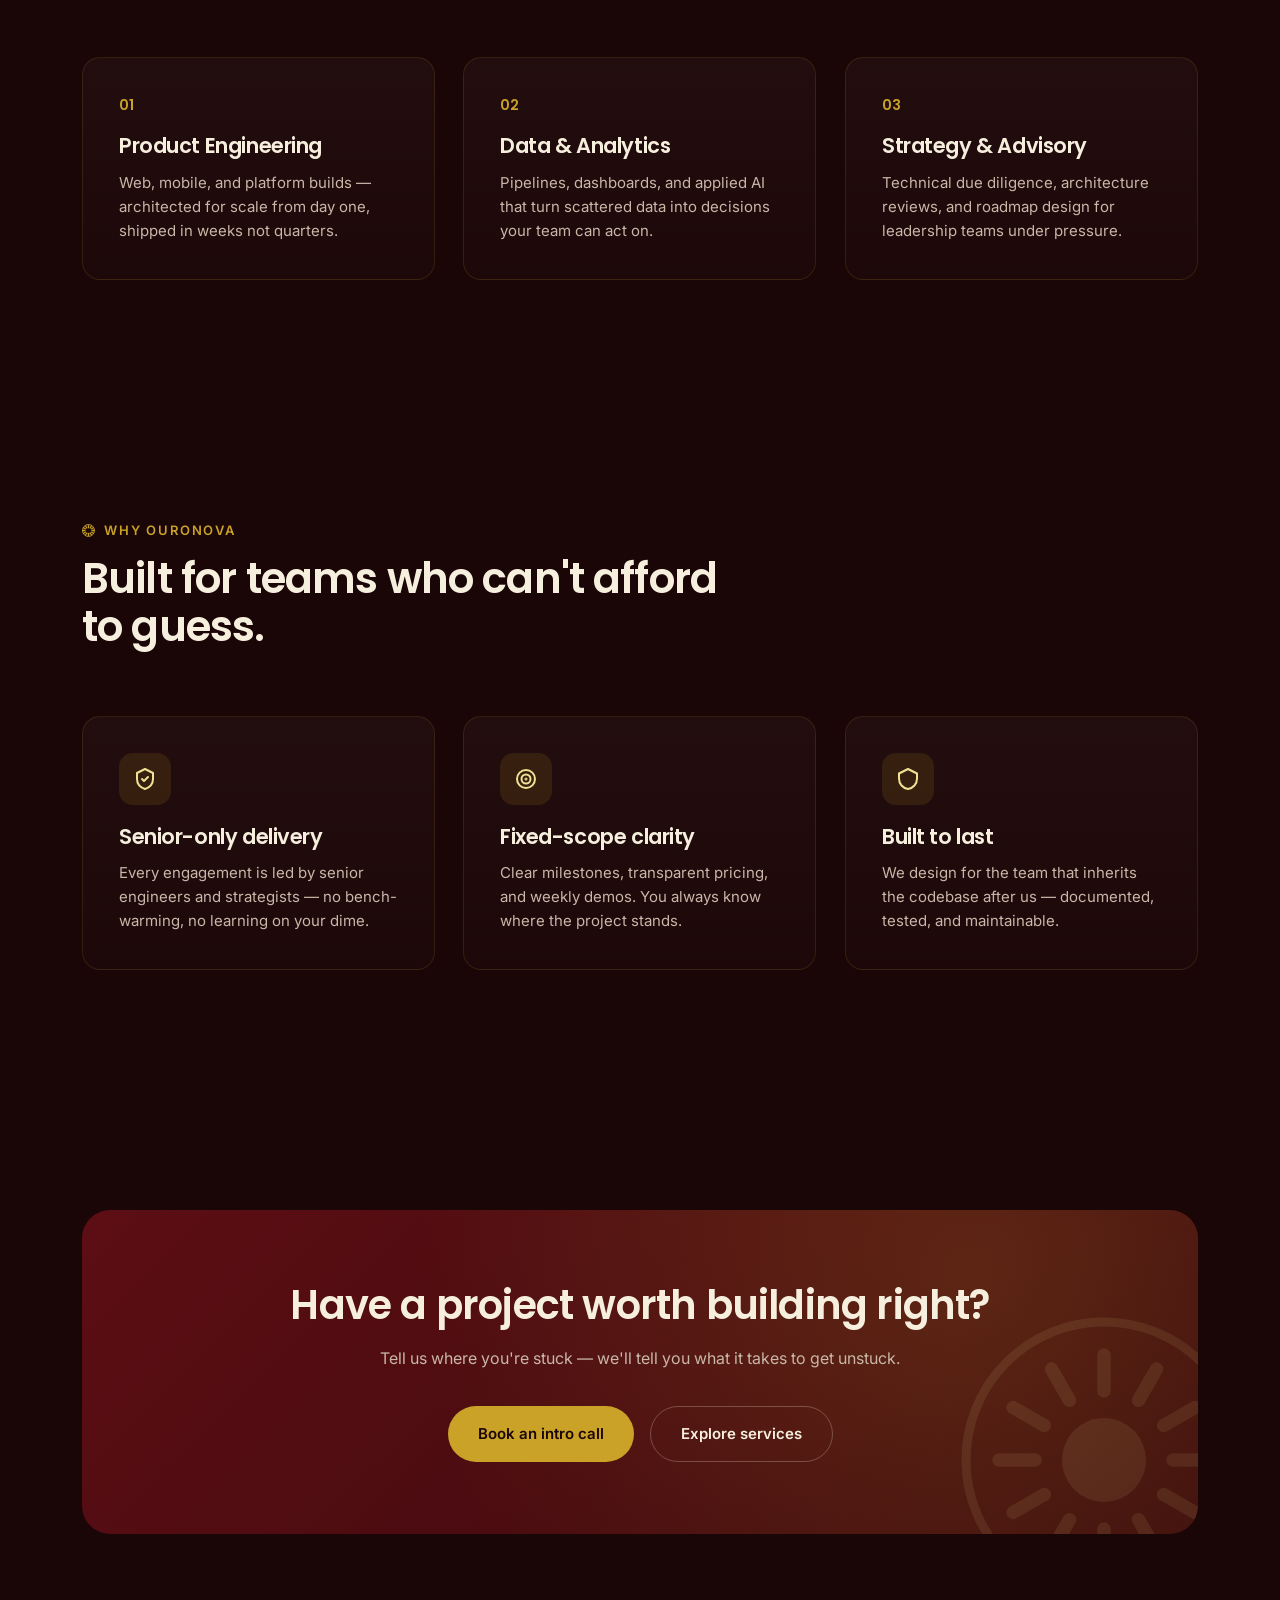
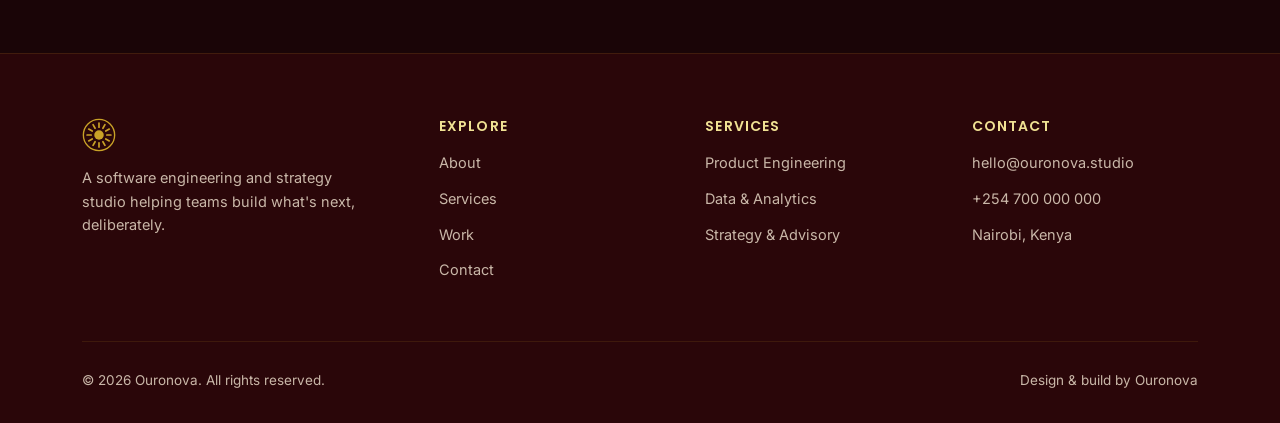
==== commit f222a50e: "Fix CSS specificity bug that kept pages invisible after navigation html.skip-splash body{opacity:0} " ====
--- a/index.html
+++ b/index.html
@@ -49,7 +49,7 @@
 </script>
 <link rel="preconnect" href="https://fonts.googleapis.com">
 <link href="https://fonts.googleapis.com/css2?family=Fraunces:ital,opsz,wght@0,9..144,500;1,9..144,500&family=Inter:wght@400;500;600;700&family=Poppins:wght@500;600;700&display=swap" rel="stylesheet">
-<link rel="stylesheet" href="css/style.css?v=4">
+<link rel="stylesheet" href="css/style.css?v=5">
 <script>(function(){try{var n=performance.getEntriesByType('navigation')[0];var reload=n&&n.type==='reload';var first=!sessionStorage.getItem('ouronova-splash');sessionStorage.setItem('ouronova-splash','1');if(!(reload||first))document.documentElement.classList.add('skip-splash');}catch(e){}})();</script>
 </head>
 <body>
@@ -252,6 +252,6 @@
   </div>
 </footer>
 
-<script src="js/main.js?v=4"></script>
+<script src="js/main.js?v=5"></script>
 </body>
 </html>
--- a/css/style.css
+++ b/css/style.css
@@ -311,9 +311,11 @@
 
 /* ---------- Page-transition fade ---------- */
 body{transition:opacity .32s var(--ease)}
-html.skip-splash body{opacity:0}
-body.page-in{opacity:1}
+/* :not(.page-in) keeps this rule from ever out-specificity-ing the reveal:
+   once .page-in is added, this selector simply stops matching, instead of
+   the two rules fighting on specificity (which .page-in was losing). */
+html.skip-splash body:not(.page-in){opacity:0}
 body.page-out{opacity:0}
 @media(prefers-reduced-motion:reduce){
-  body,html.skip-splash body{opacity:1!important;transition:none}
-}
+  body{opacity:1!important;transition:none}
+}
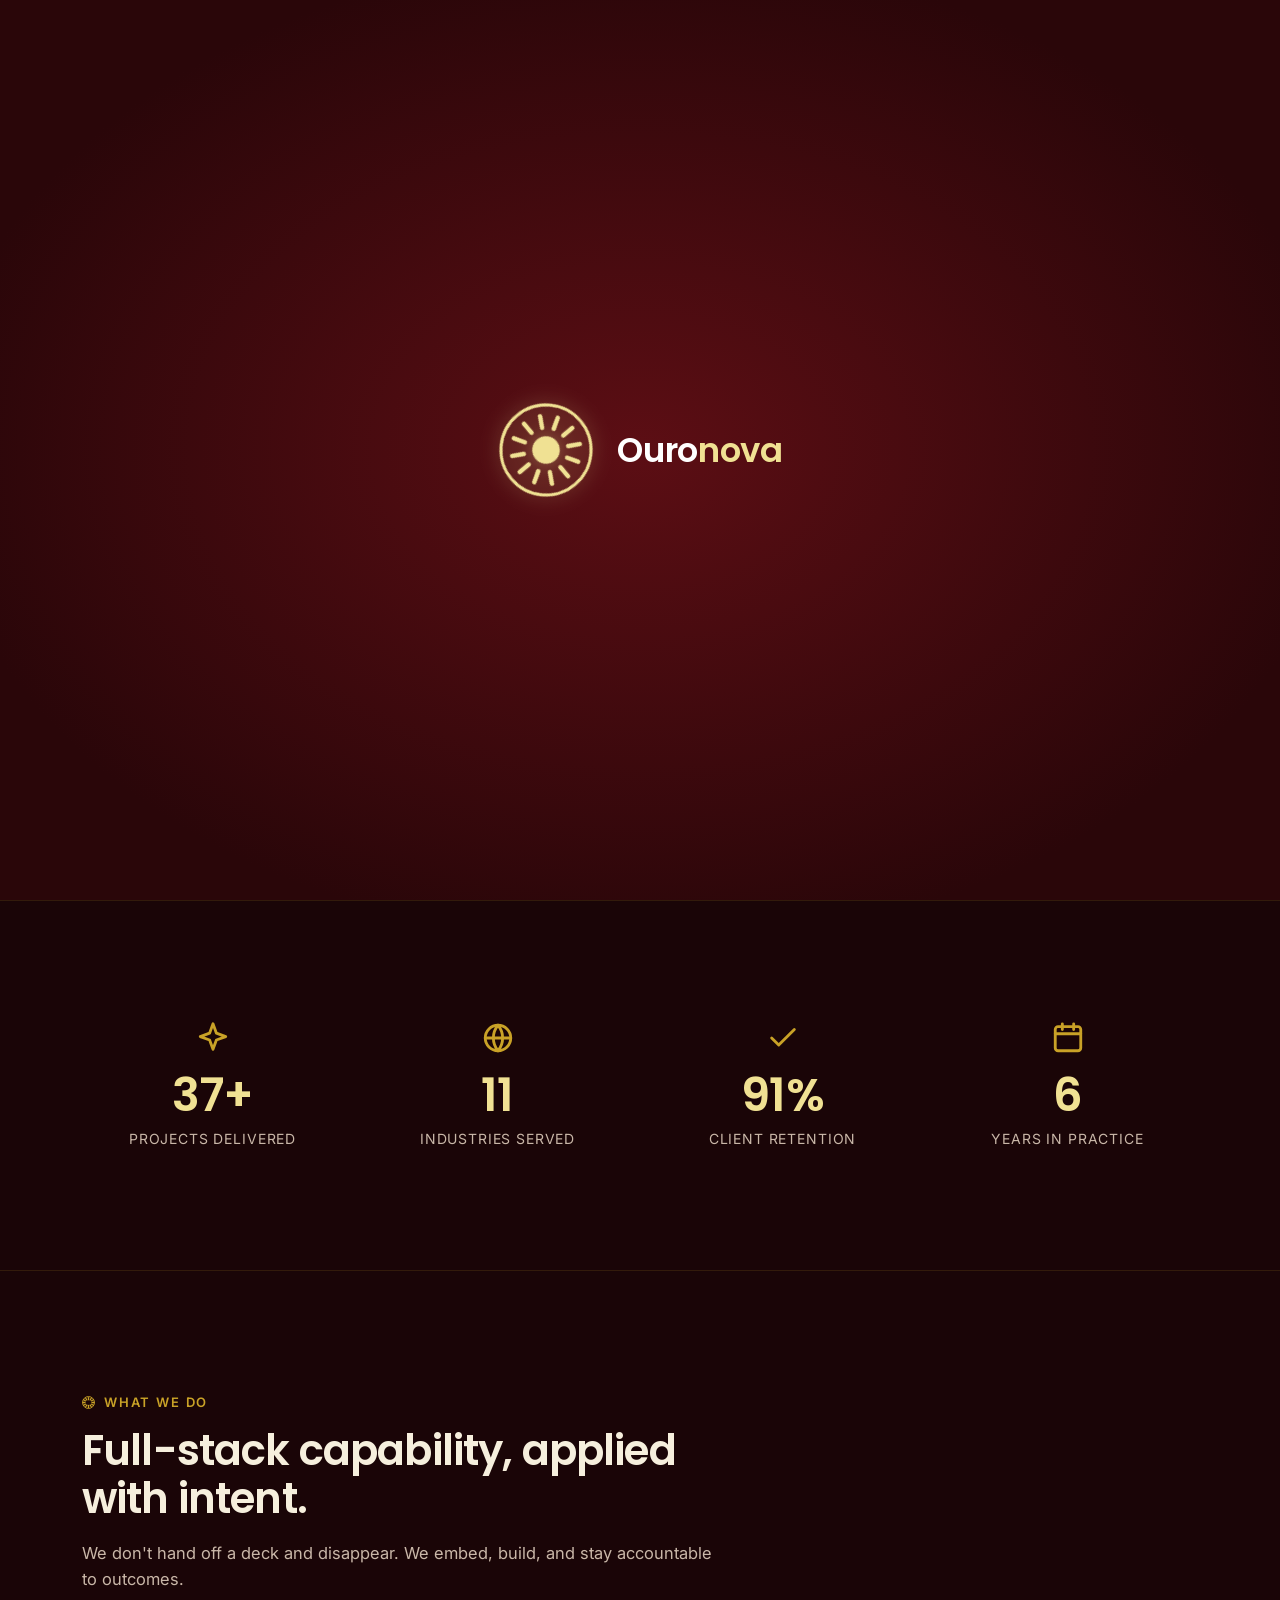
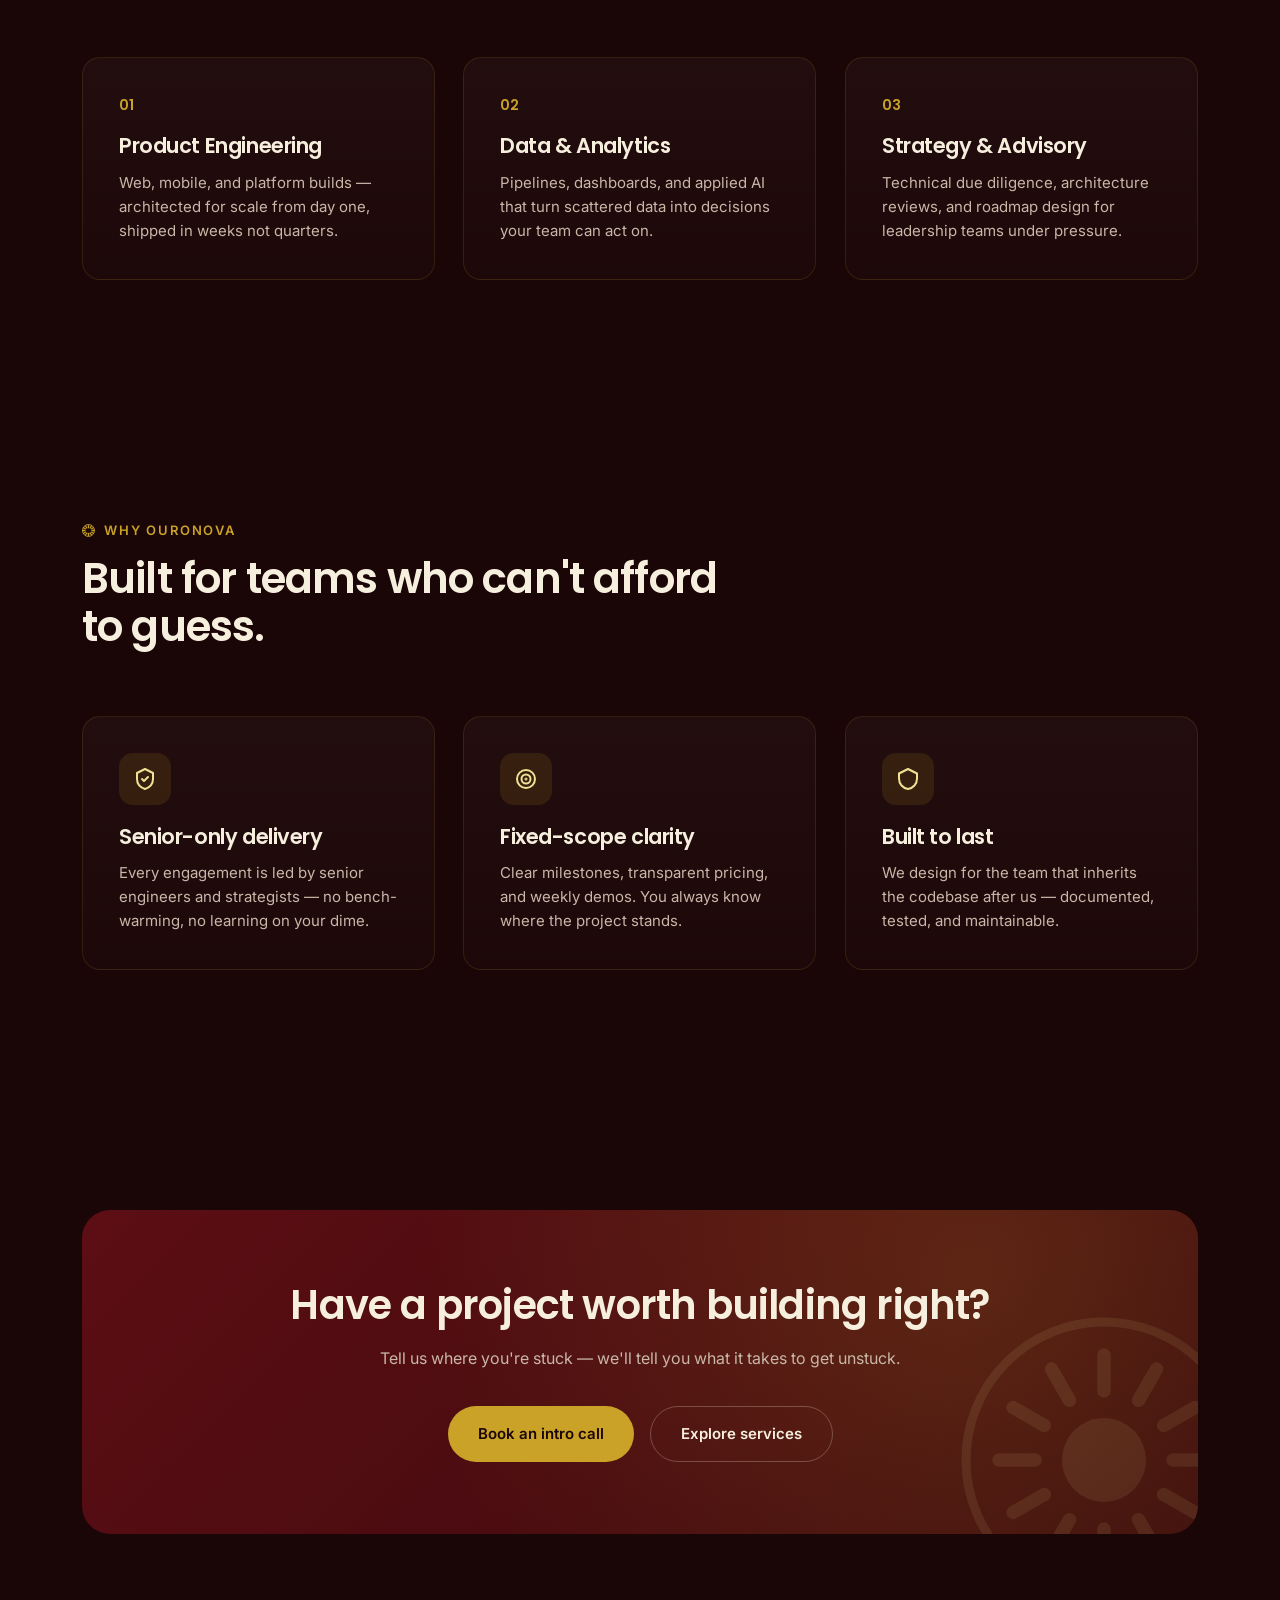
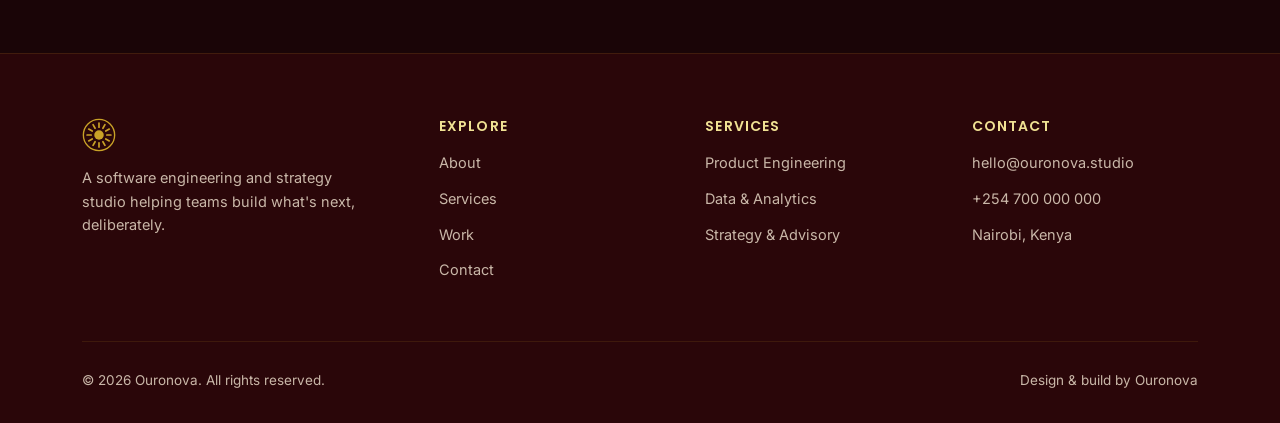
==== commit 69858771: "Harden the page-visibility safety net with an inline style override Belt-and-suspenders: after 700ms" ====
--- a/index.html
+++ b/index.html
@@ -252,6 +252,6 @@
   </div>
 </footer>
 
-<script src="js/main.js?v=5"></script>
+<script src="js/main.js?v=6"></script>
 </body>
 </html>
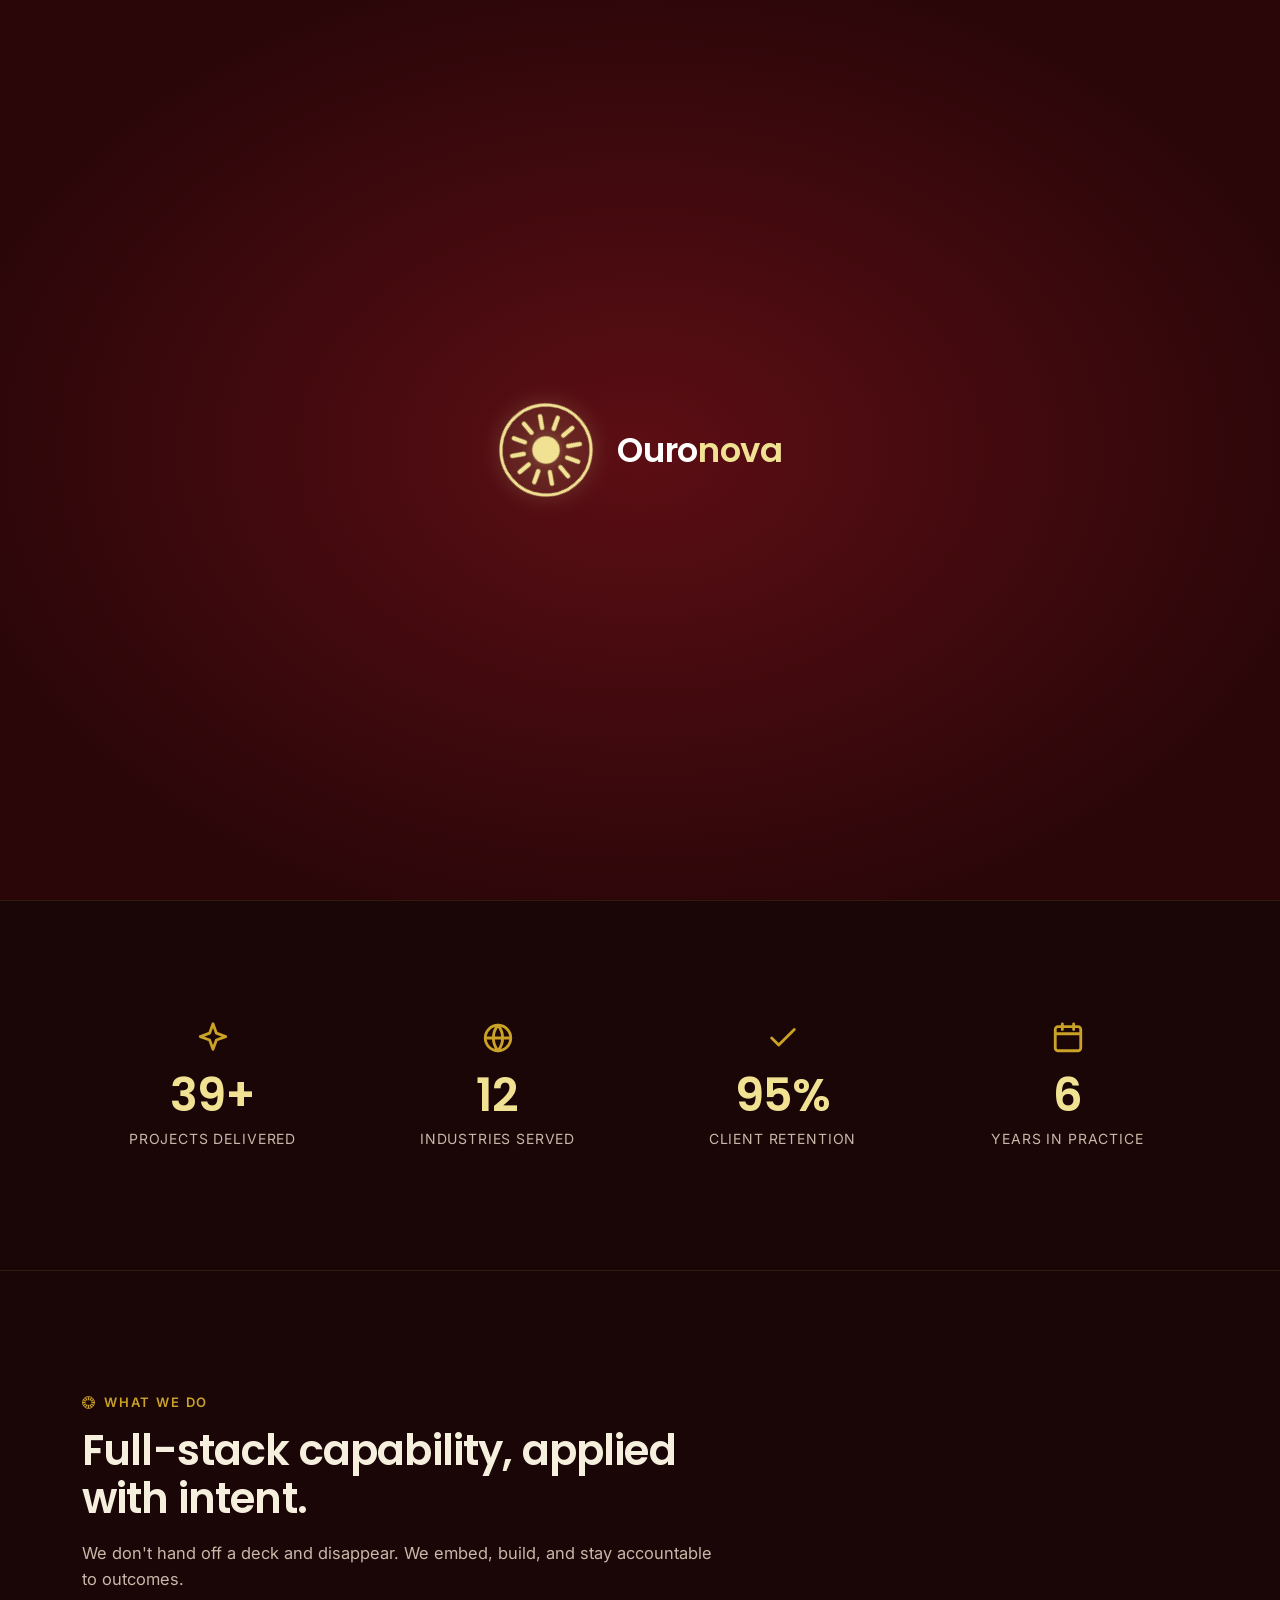
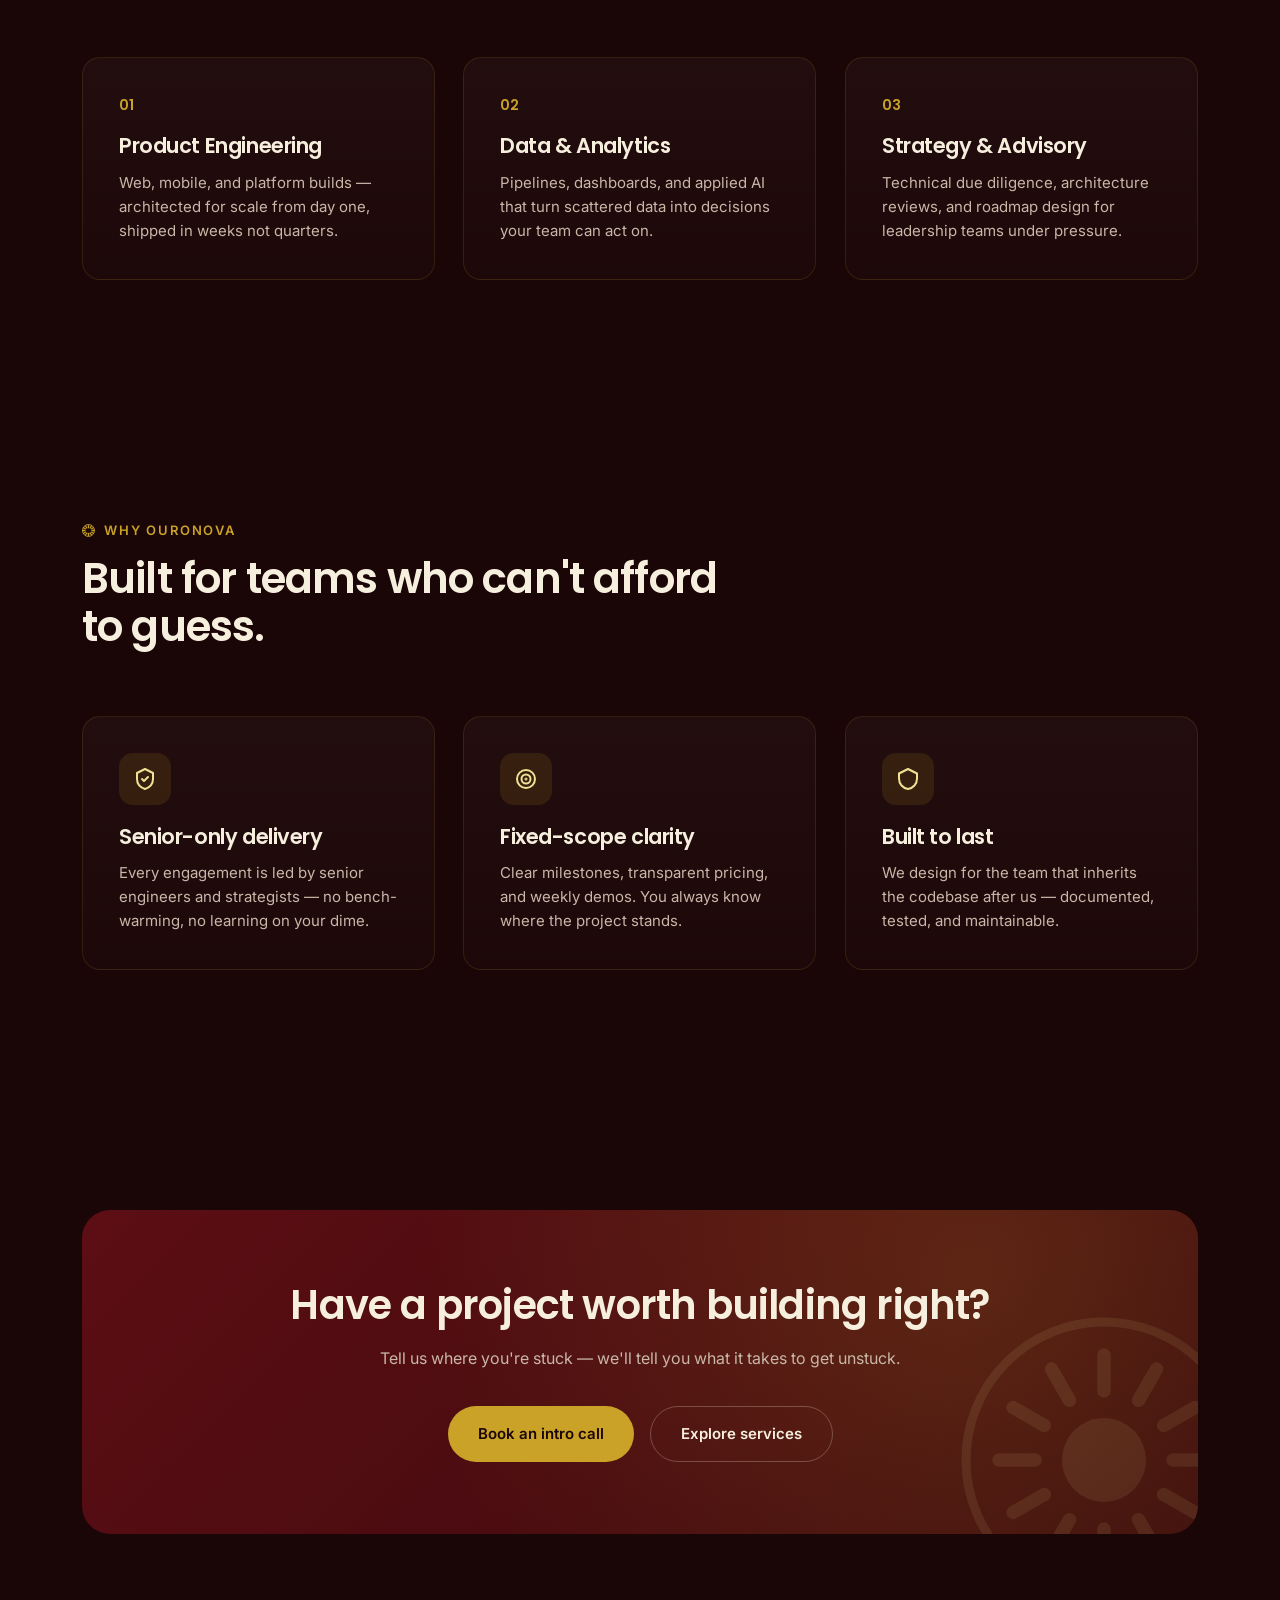
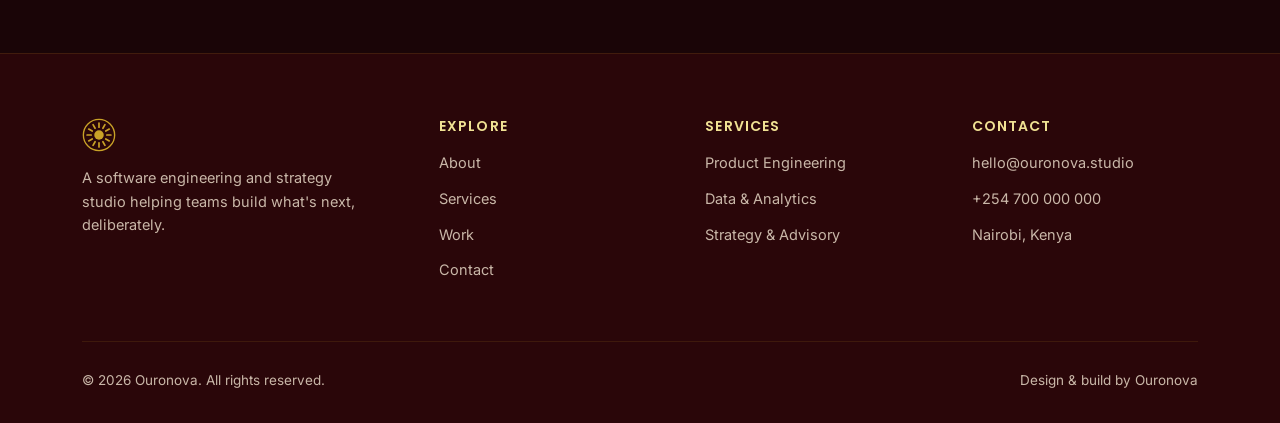
==== commit 42de9284: "Make team cards click-to-expand Clicking a team member's card smoothly expands in place (grid-templa" ====
--- a/index.html
+++ b/index.html
@@ -49,7 +49,7 @@
 </script>
 <link rel="preconnect" href="https://fonts.googleapis.com">
 <link href="https://fonts.googleapis.com/css2?family=Fraunces:ital,opsz,wght@0,9..144,500;1,9..144,500&family=Inter:wght@400;500;600;700&family=Poppins:wght@500;600;700&display=swap" rel="stylesheet">
-<link rel="stylesheet" href="css/style.css?v=5">
+<link rel="stylesheet" href="css/style.css?v=7">
 <script>(function(){try{var n=performance.getEntriesByType('navigation')[0];var reload=n&&n.type==='reload';var first=!sessionStorage.getItem('ouronova-splash');sessionStorage.setItem('ouronova-splash','1');if(!(reload||first))document.documentElement.classList.add('skip-splash');}catch(e){}})();</script>
 </head>
 <body>
@@ -252,6 +252,6 @@
   </div>
 </footer>
 
-<script src="js/main.js?v=6"></script>
+<script src="js/main.js?v=7"></script>
 </body>
 </html>
--- a/css/style.css
+++ b/css/style.css
@@ -319,3 +319,31 @@
 @media(prefers-reduced-motion:reduce){
   body{opacity:1!important;transition:none}
 }
+
+/* ---------- Team cards: click to expand ---------- */
+.team-card{padding:0;overflow:hidden}
+.team-toggle{
+  display:block;width:100%;padding:36px;background:none;border:none;text-align:left;
+  font:inherit;color:inherit;cursor:pointer;-webkit-tap-highlight-color:transparent;
+}
+.team-toggle:focus-visible{outline:2px solid var(--gold);outline-offset:-2px}
+.team-more{
+  display:inline-flex;align-items:center;gap:6px;margin-top:16px;
+  color:var(--gold);font-size:13.5px;font-weight:600;
+}
+.team-more svg{width:16px;height:16px;transition:transform .35s var(--ease)}
+.team-card.expanded .team-more svg{transform:rotate(180deg)}
+.team-card.expanded .icon-badge{transform:rotate(-6deg) scale(1.08);background:rgba(201,162,39,.22)}
+
+.team-expand{display:grid;grid-template-rows:0fr;transition:grid-template-rows .45s var(--ease)}
+.team-card.expanded .team-expand{grid-template-rows:1fr}
+.team-expand-inner{overflow:hidden;min-height:0;padding:0 36px}
+.team-card.expanded .team-expand-inner{padding-bottom:36px}
+.team-expand-inner>*:first-child{margin-top:0}
+.team-expand .pill{margin-right:8px;margin-bottom:0}
+.team-expand .quote{color:var(--muted)}
+.team-expand .quote span{color:var(--gold-light)}
+@media(prefers-reduced-motion:reduce){
+  .team-expand{transition:none}
+  .team-more svg{transition:none}
+}
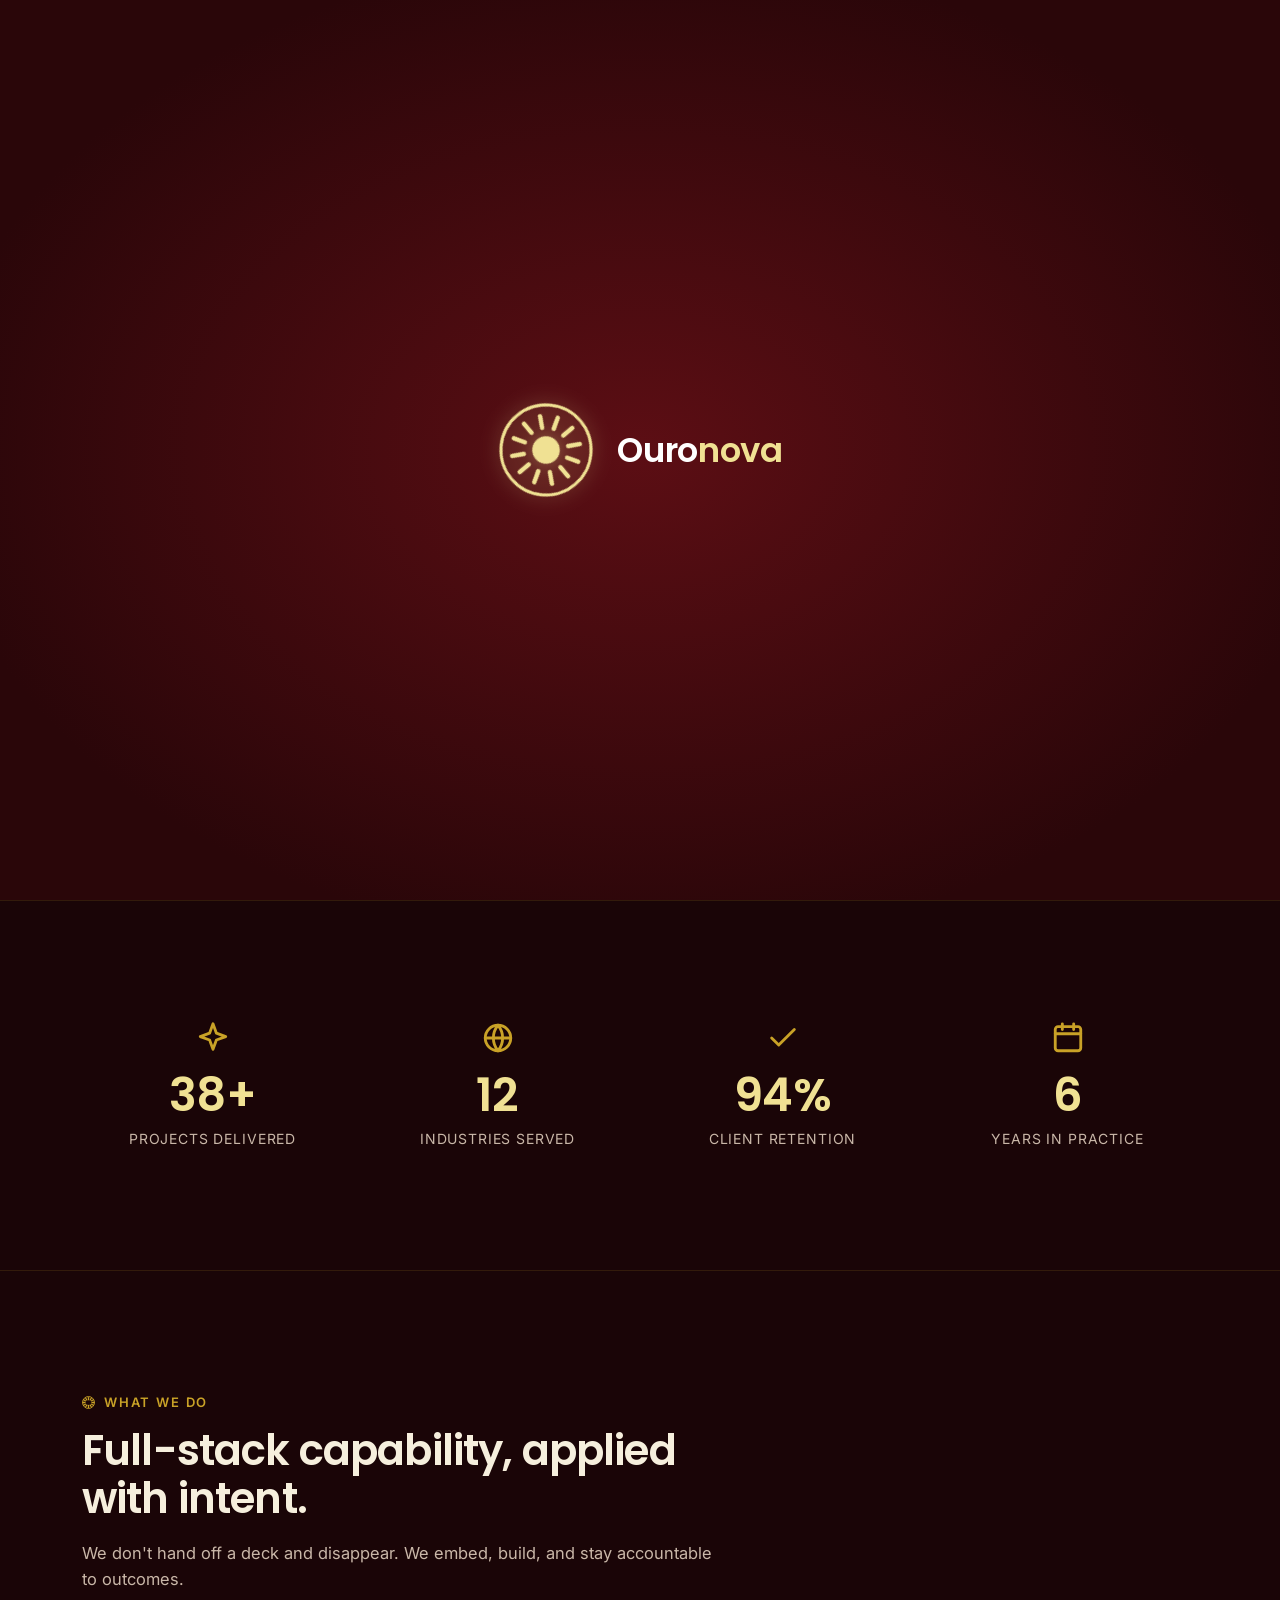
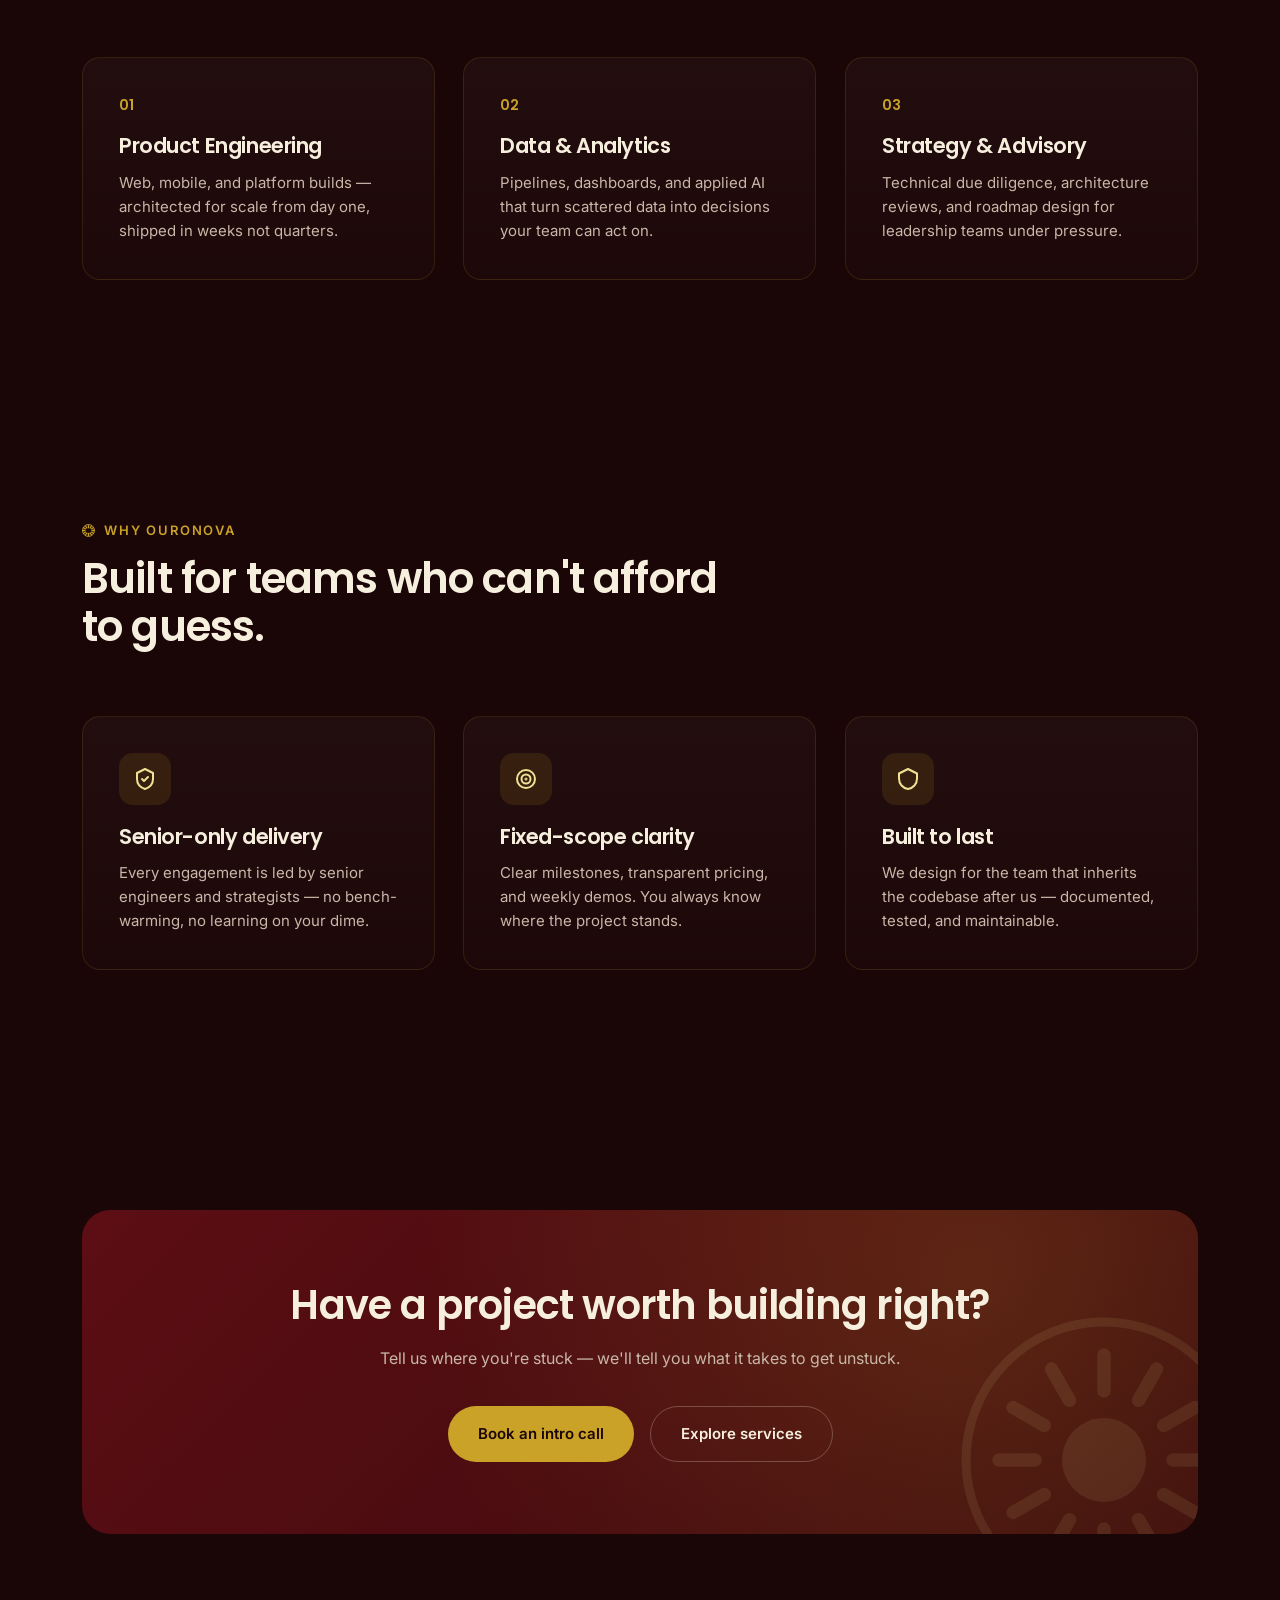
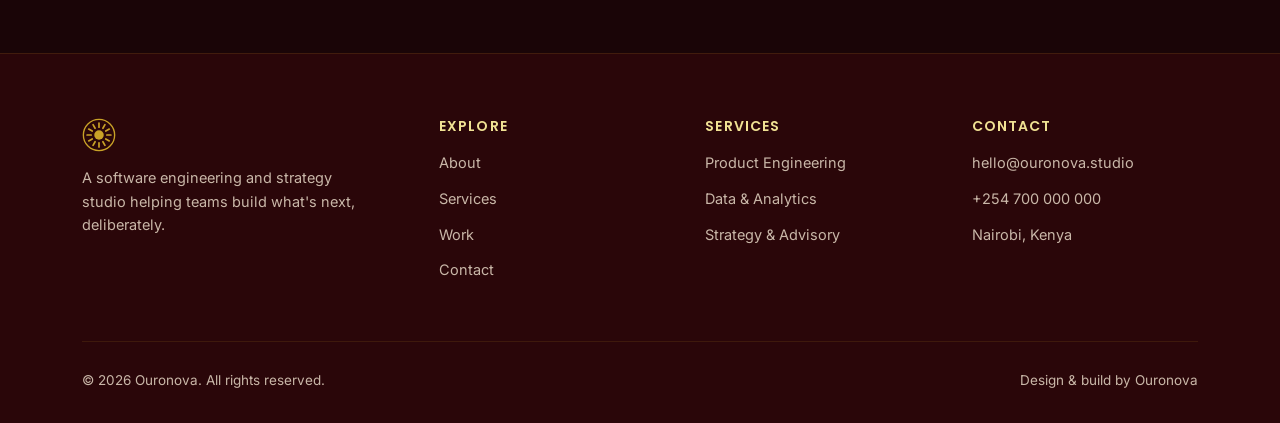
==== commit 40c1e8ea: "Replace 'More about X' text with a subtle corner chevron The whole card was already clickable via th" ====
--- a/index.html
+++ b/index.html
@@ -49,7 +49,7 @@
 </script>
 <link rel="preconnect" href="https://fonts.googleapis.com">
 <link href="https://fonts.googleapis.com/css2?family=Fraunces:ital,opsz,wght@0,9..144,500;1,9..144,500&family=Inter:wght@400;500;600;700&family=Poppins:wght@500;600;700&display=swap" rel="stylesheet">
-<link rel="stylesheet" href="css/style.css?v=7">
+<link rel="stylesheet" href="css/style.css?v=8">
 <script>(function(){try{var n=performance.getEntriesByType('navigation')[0];var reload=n&&n.type==='reload';var first=!sessionStorage.getItem('ouronova-splash');sessionStorage.setItem('ouronova-splash','1');if(!(reload||first))document.documentElement.classList.add('skip-splash');}catch(e){}})();</script>
 </head>
 <body>
@@ -252,6 +252,6 @@
   </div>
 </footer>
 
-<script src="js/main.js?v=7"></script>
+<script src="js/main.js?v=8"></script>
 </body>
 </html>
--- a/css/style.css
+++ b/css/style.css
@@ -323,16 +323,19 @@
 /* ---------- Team cards: click to expand ---------- */
 .team-card{padding:0;overflow:hidden}
 .team-toggle{
-  display:block;width:100%;padding:36px;background:none;border:none;text-align:left;
+  display:block;position:relative;width:100%;padding:36px;background:none;border:none;text-align:left;
   font:inherit;color:inherit;cursor:pointer;-webkit-tap-highlight-color:transparent;
 }
 .team-toggle:focus-visible{outline:2px solid var(--gold);outline-offset:-2px}
-.team-more{
-  display:inline-flex;align-items:center;gap:6px;margin-top:16px;
-  color:var(--gold);font-size:13.5px;font-weight:600;
-}
-.team-more svg{width:16px;height:16px;transition:transform .35s var(--ease)}
-.team-card.expanded .team-more svg{transform:rotate(180deg)}
+.team-chevron{
+  position:absolute;top:28px;right:28px;width:28px;height:28px;border-radius:50%;
+  display:flex;align-items:center;justify-content:center;
+  background:rgba(201,162,39,.12);color:var(--gold);
+  transition:background .35s var(--ease),transform .35s var(--ease);
+}
+.team-chevron svg{width:15px;height:15px;transition:transform .35s var(--ease)}
+.team-card:hover .team-chevron{background:rgba(201,162,39,.22)}
+.team-card.expanded .team-chevron{transform:rotate(180deg);background:var(--gold);color:var(--ink)}
 .team-card.expanded .icon-badge{transform:rotate(-6deg) scale(1.08);background:rgba(201,162,39,.22)}
 
 .team-expand{display:grid;grid-template-rows:0fr;transition:grid-template-rows .45s var(--ease)}
@@ -345,5 +348,5 @@
 .team-expand .quote span{color:var(--gold-light)}
 @media(prefers-reduced-motion:reduce){
   .team-expand{transition:none}
-  .team-more svg{transition:none}
-}
+  .team-chevron{transition:none}
+}
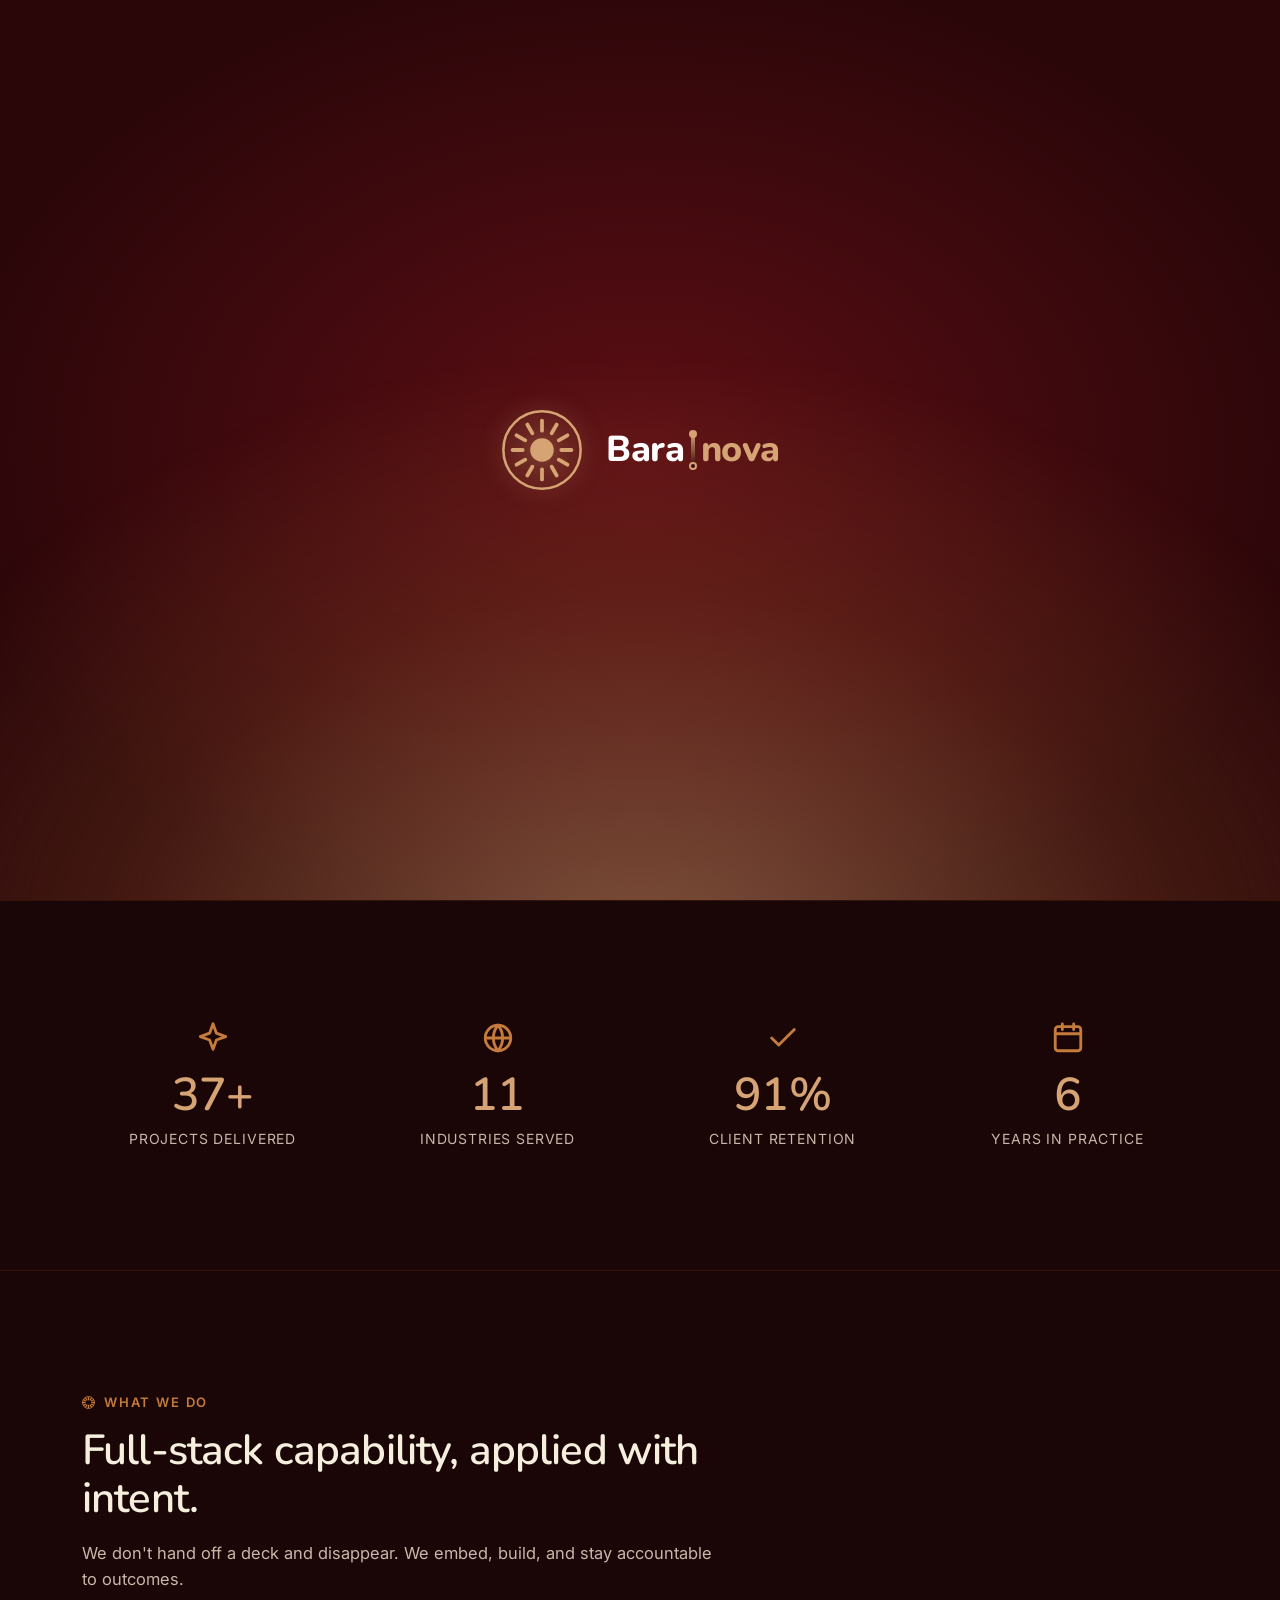
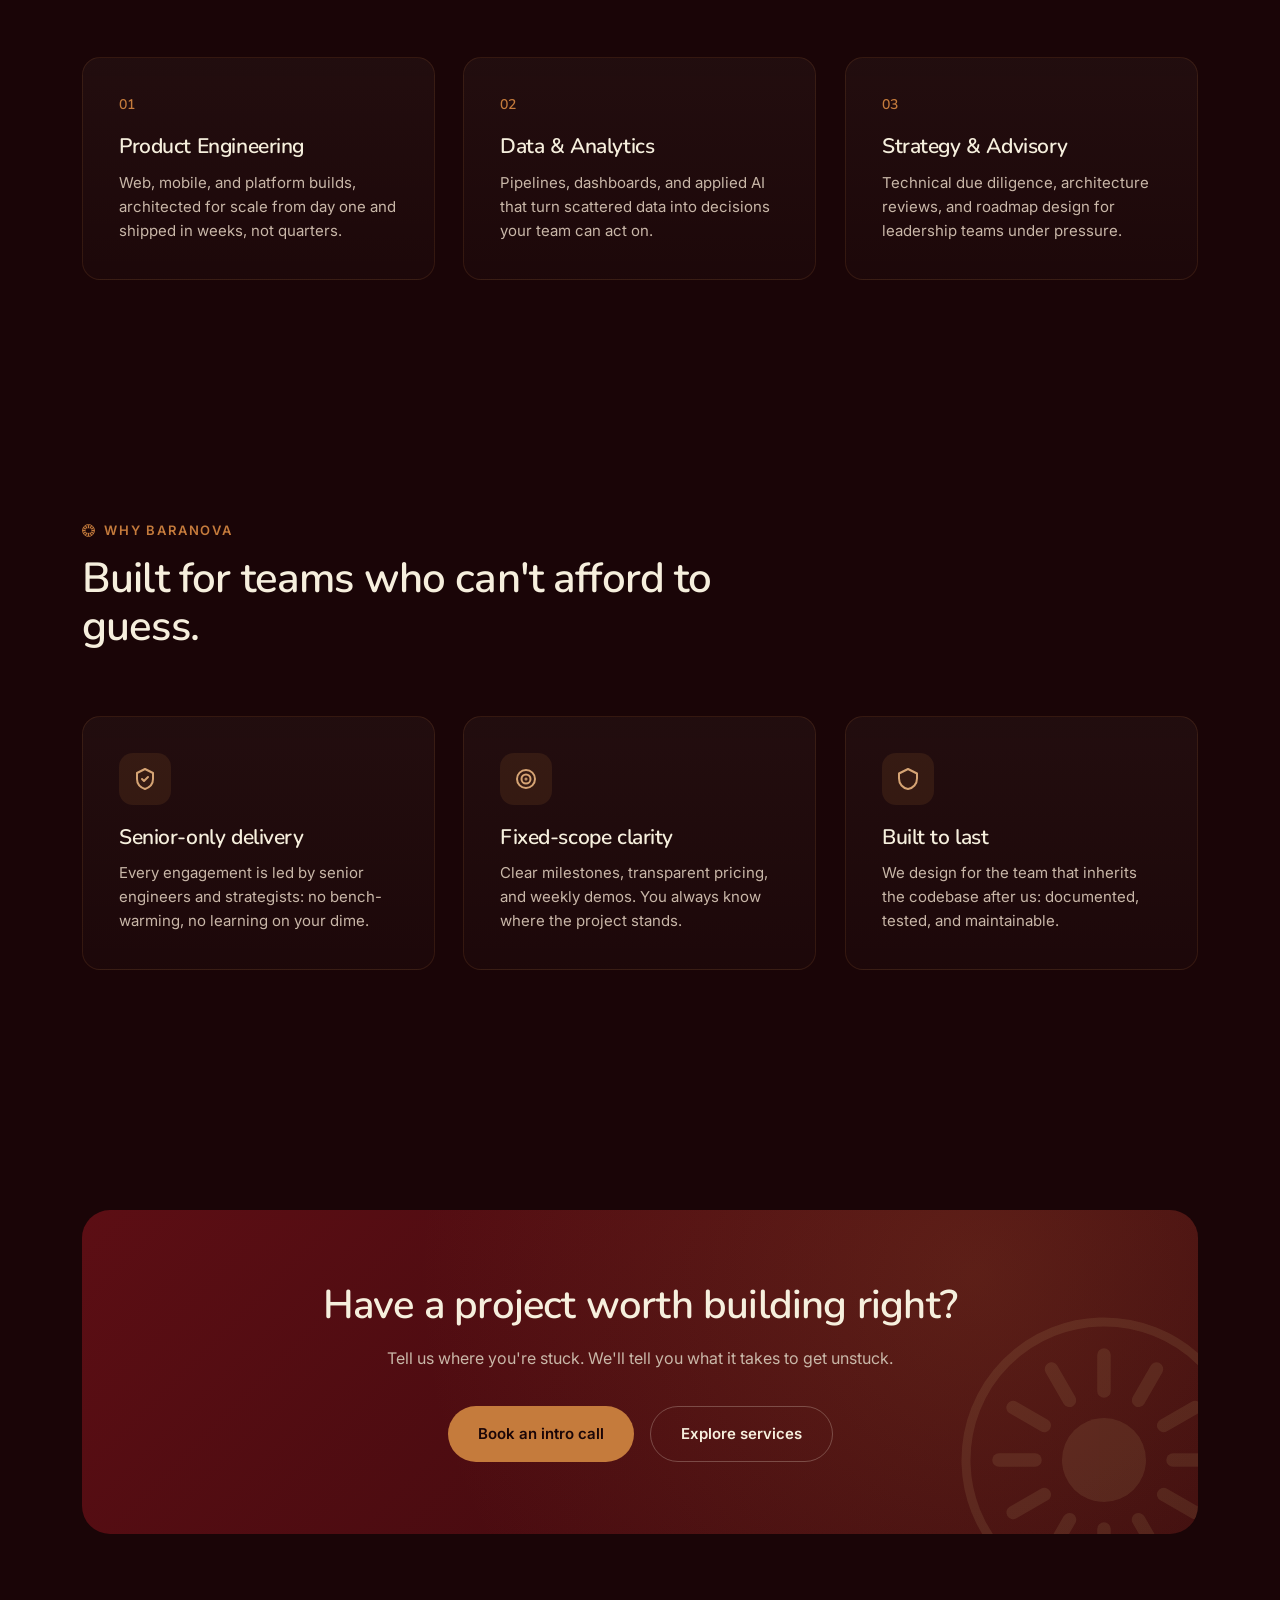
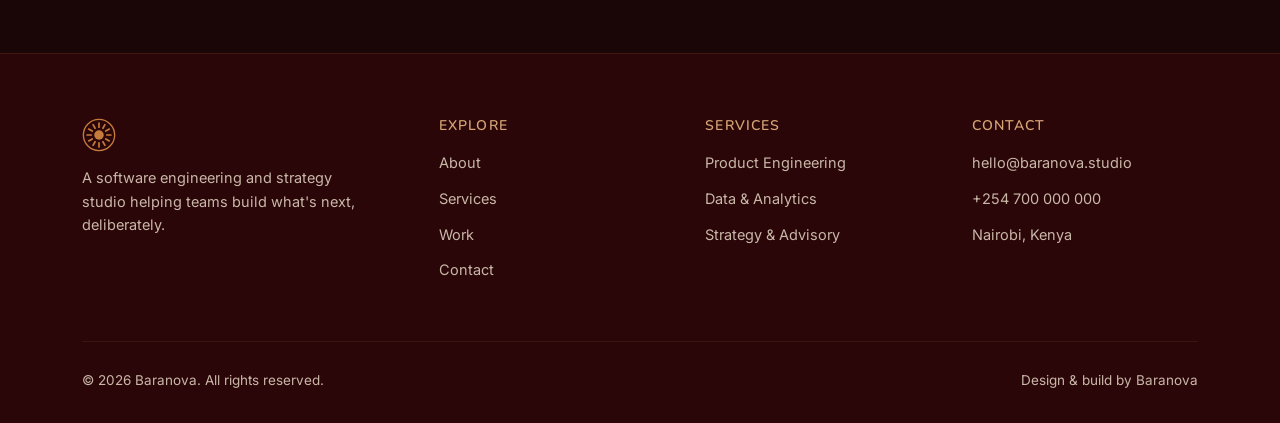
==== commit 8dbbadf9: "Rebrand: Ouronova to Baranova Triggered by a trademark conflict; complete rename, not a cosmetic res" ====
--- a/index.html
+++ b/index.html
@@ -3,36 +3,36 @@
 <head>
 <meta charset="UTF-8">
 <meta name="viewport" content="width=device-width, initial-scale=1.0">
-<title>Ouronova — Software built to outlast its launch day</title>
-<meta name="description" content="Ouronova is a Nairobi software, data, and strategy studio. We help founders and enterprise teams ship products that hold up under real users.">
-<link rel="icon" href="assets/logo1/exports/ouronova-favicon.svg" type="image/svg+xml">
-<link rel="canonical" href="https://ipswyworld.github.io/ouronova/">
+<title>Baranova · Software built to outlast its launch day</title>
+<meta name="description" content="Baranova is a Nairobi software, data, and strategy studio. We help founders and enterprise teams ship products that hold up under real users.">
+<link rel="icon" href="assets/logo-baranova/exports-baranova/baranova-favicon.svg" type="image/svg+xml">
+<link rel="canonical" href="https://ipswyworld.github.io/baranova/">
 <meta property="og:type" content="website">
-<meta property="og:site_name" content="Ouronova">
-<meta property="og:title" content="Ouronova — Software built to outlast its launch day">
+<meta property="og:site_name" content="Baranova">
+<meta property="og:title" content="Baranova · Software built to outlast its launch day">
 <meta property="og:description" content="A Nairobi software, data, and strategy studio helping teams ship products that hold up under real users.">
-<meta property="og:url" content="https://ipswyworld.github.io/ouronova/">
-<meta property="og:image" content="https://ipswyworld.github.io/ouronova/assets/og-image.png">
+<meta property="og:url" content="https://ipswyworld.github.io/baranova/">
+<meta property="og:image" content="https://ipswyworld.github.io/baranova/assets/og-image.png">
 <meta property="og:image:width" content="1200">
 <meta property="og:image:height" content="630">
 <meta name="twitter:card" content="summary_large_image">
-<meta name="twitter:title" content="Ouronova — Software built to outlast its launch day">
+<meta name="twitter:title" content="Baranova · Software built to outlast its launch day">
 <meta name="twitter:description" content="A Nairobi software, data, and strategy studio helping teams ship products that hold up under real users.">
-<meta name="twitter:image" content="https://ipswyworld.github.io/ouronova/assets/og-image.png">
+<meta name="twitter:image" content="https://ipswyworld.github.io/baranova/assets/og-image.png">
 <script type="application/ld+json">
 {
   "@context": "https://schema.org",
   "@type": "ProfessionalService",
-  "@id": "https://ipswyworld.github.io/ouronova/#organization",
-  "name": "Ouronova",
-  "alternateName": "Ouronova Studio",
-  "url": "https://ipswyworld.github.io/ouronova/",
-  "logo": "https://ipswyworld.github.io/ouronova/assets/logo1/exports/ouronova-primary-light.svg",
-  "image": "https://ipswyworld.github.io/ouronova/assets/og-image.png",
-  "description": "Ouronova is a Nairobi software, data, and strategy studio helping founders and enterprise teams design, build, and scale products that hold up under real users.",
+  "@id": "https://ipswyworld.github.io/baranova/#organization",
+  "name": "Baranova",
+  "alternateName": "Baranova Studio",
+  "url": "https://ipswyworld.github.io/baranova/",
+  "logo": "https://ipswyworld.github.io/baranova/assets/logo-baranova/exports-baranova/baranova-primary-light.svg",
+  "image": "https://ipswyworld.github.io/baranova/assets/og-image.png",
+  "description": "Baranova is a Nairobi software, data, and strategy studio helping founders and enterprise teams design, build, and scale products that hold up under real users.",
   "areaServed": "Worldwide",
   "address": { "@type": "PostalAddress", "addressLocality": "Nairobi", "addressCountry": "KE" },
-  "email": "hello@ouronova.studio",
+  "email": "hello@baranova.studio",
   "telephone": "+254700000000",
   "founder": { "@type": "Person", "name": "Joseph Kariuki", "jobTitle": "Founder & Engineering Lead" },
   "employee": [
@@ -48,17 +48,18 @@
 }
 </script>
 <link rel="preconnect" href="https://fonts.googleapis.com">
-<link href="https://fonts.googleapis.com/css2?family=Fraunces:ital,opsz,wght@0,9..144,500;1,9..144,500&family=Inter:wght@400;500;600;700&family=Poppins:wght@500;600;700&display=swap" rel="stylesheet">
+<link href="https://fonts.googleapis.com/css2?family=Fraunces:ital,opsz,wght@0,9..144,500;1,9..144,500&family=Inter:wght@400;500;600;700&family=Nunito:wght@500;600;700;800&display=swap" rel="stylesheet">
 <link rel="stylesheet" href="css/style.css?v=8">
-<script>(function(){try{var n=performance.getEntriesByType('navigation')[0];var reload=n&&n.type==='reload';var first=!sessionStorage.getItem('ouronova-splash');sessionStorage.setItem('ouronova-splash','1');if(!(reload||first))document.documentElement.classList.add('skip-splash');}catch(e){}})();</script>
+<script>(function(){try{var n=performance.getEntriesByType('navigation')[0];var reload=n&&n.type==='reload';var first=!sessionStorage.getItem('baranova-splash');sessionStorage.setItem('baranova-splash','1');if(!(reload||first))document.documentElement.classList.add('skip-splash');}catch(e){}})();</script>
 </head>
 <body>
 
 <div id="loader">
+  <div class="loader-dawn" aria-hidden="true"></div>
   <div class="loader-inner">
     <svg class="loader-mark" viewBox="0 0 100 100">
-      <circle cx="50" cy="50" r="46" fill="none" stroke="#F0E193" stroke-width="3"/>
-      <g stroke="#F0E193" stroke-width="4.5" stroke-linecap="round">
+      <circle cx="50" cy="50" r="46" fill="none" stroke="#D6A474" stroke-width="3"/>
+      <g stroke="#D6A474" stroke-width="4.5" stroke-linecap="round">
         <line x1="50" y1="15" x2="50" y2="27"/>
         <line x1="67.5" y1="19.7" x2="61.5" y2="30.1"/>
         <line x1="80.3" y1="32.5" x2="69.9" y2="38.5"/>
@@ -75,7 +76,9 @@
       <circle class="core" cx="50" cy="50" r="14"/>
     </svg>
     <div class="loader-word">
-      <span class="o" style="animation-delay:1.70s">O</span><span class="o" style="animation-delay:1.78s">u</span><span class="o" style="animation-delay:1.86s">r</span><span class="o" style="animation-delay:1.94s">o</span><span class="n" style="animation-delay:2.02s">n</span><span class="n" style="animation-delay:2.10s">o</span><span class="n" style="animation-delay:2.18s">v</span><span class="n" style="animation-delay:2.26s">a</span>
+      <span class="loader-bara">Bara</span>
+      <span class="loader-seam"><span class="dot dot-top"></span><span class="bar"></span><span class="dot dot-bottom"></span></span>
+      <span class="loader-nova">nova</span>
     </div>
   </div>
 </div>
@@ -83,8 +86,8 @@
 <header>
   <div class="navwrap">
     <a href="index.html" class="brand">
-      <svg viewBox="0 0 100 100"><circle cx="50" cy="50" r="46" fill="none" stroke="#C9A227" stroke-width="4"/><g stroke="#C9A227" stroke-width="5" stroke-linecap="round"><line x1="50" y1="15" x2="50" y2="27"/><line x1="67.5" y1="19.7" x2="61.5" y2="30.1"/><line x1="80.3" y1="32.5" x2="69.9" y2="38.5"/><line x1="85" y1="50" x2="73" y2="50"/><line x1="80.3" y1="67.5" x2="69.9" y2="61.5"/><line x1="67.5" y1="80.3" x2="61.5" y2="69.9"/><line x1="50" y1="85" x2="50" y2="73"/><line x1="32.5" y1="80.3" x2="38.5" y2="69.9"/><line x1="19.7" y1="67.5" x2="30.1" y2="61.5"/><line x1="15" y1="50" x2="27" y2="50"/><line x1="19.7" y1="32.5" x2="30.1" y2="38.5"/><line x1="32.5" y1="19.7" x2="38.5" y2="30.1"/></g><circle cx="50" cy="50" r="14" fill="#C9A227"/></svg>
-      <span><span class="o1">Ouro</span><span class="o2">nova</span></span>
+      <svg viewBox="0 0 100 100"><circle cx="50" cy="50" r="46" fill="none" stroke="#C57B3C" stroke-width="4"/><g stroke="#C57B3C" stroke-width="5" stroke-linecap="round"><line x1="50" y1="15" x2="50" y2="27"/><line x1="67.5" y1="19.7" x2="61.5" y2="30.1"/><line x1="80.3" y1="32.5" x2="69.9" y2="38.5"/><line x1="85" y1="50" x2="73" y2="50"/><line x1="80.3" y1="67.5" x2="69.9" y2="61.5"/><line x1="67.5" y1="80.3" x2="61.5" y2="69.9"/><line x1="50" y1="85" x2="50" y2="73"/><line x1="32.5" y1="80.3" x2="38.5" y2="69.9"/><line x1="19.7" y1="67.5" x2="30.1" y2="61.5"/><line x1="15" y1="50" x2="27" y2="50"/><line x1="19.7" y1="32.5" x2="30.1" y2="38.5"/><line x1="32.5" y1="19.7" x2="38.5" y2="30.1"/></g><circle cx="50" cy="50" r="14" fill="#C57B3C"/></svg>
+      <span><span class="o1">Bara</span><span class="seam-mini"></span><span class="o2">nova</span></span>
     </a>
     <nav class="links">
       <a href="index.html" class="active">Home</a>
@@ -111,9 +114,9 @@
     <circle cx="50" cy="50" r="14" fill="none" stroke="currentColor" stroke-width="1.4"/>
   </svg>
   <div class="container">
-    <span class="eyebrow">Software · Data · Strategy — from Nairobi</span>
-    <h1>Software built to outlast its <em>launch day.</em></h1>
-    <p class="lead">Ouronova is a Nairobi software and strategy studio. We help founders and enterprise teams ship products that hold up under real users — and stay maintainable long after we hand over the keys.</p>
+    <span class="eyebrow">Software · Data · Strategy · Nairobi</span>
+    <h1>Built on this land. Built to outlast its <em>launch day.</em></h1>
+    <p class="lead">Baranova is a Nairobi software, data, and strategy studio. We help founders and enterprise teams ship products that hold up under real users, with the same rigor we'd want if it were our own money on the line.</p>
     <div class="actions">
       <a href="contact.html" class="btn btn-primary">Let's talk →</a>
       <a href="work.html" class="btn btn-ghost">See our work</a>
@@ -155,7 +158,7 @@
       <div class="card reveal">
         <span class="num">01</span>
         <h3>Product Engineering</h3>
-        <p>Web, mobile, and platform builds — architected for scale from day one, shipped in weeks not quarters.</p>
+        <p>Web, mobile, and platform builds, architected for scale from day one and shipped in weeks, not quarters.</p>
       </div>
       <div class="card reveal">
         <span class="num">02</span>
@@ -174,14 +177,14 @@
 <section>
   <div class="container">
     <div class="sec-head reveal">
-      <span class="tag">Why Ouronova</span>
+      <span class="tag">Why Baranova</span>
       <h2>Built for teams who can't afford to guess.</h2>
     </div>
     <div class="grid grid-3">
       <div class="card reveal">
         <div class="icon-badge"><svg viewBox="0 0 24 24" fill="none" stroke="currentColor" stroke-width="2" stroke-linecap="round" stroke-linejoin="round"><path d="M12 2l8 4v6c0 5-3.4 8.4-8 10-4.6-1.6-8-5-8-10V6l8-4z"/><path d="M9 12l2 2 4-4"/></svg></div>
         <h3>Senior-only delivery</h3>
-        <p>Every engagement is led by senior engineers and strategists — no bench-warming, no learning on your dime.</p>
+        <p>Every engagement is led by senior engineers and strategists: no bench-warming, no learning on your dime.</p>
       </div>
       <div class="card reveal">
         <div class="icon-badge"><svg viewBox="0 0 24 24" fill="none" stroke="currentColor" stroke-width="2" stroke-linecap="round" stroke-linejoin="round"><circle cx="12" cy="12" r="9"/><circle cx="12" cy="12" r="4.5"/><circle cx="12" cy="12" r="0.5" fill="currentColor"/></svg></div>
@@ -191,7 +194,7 @@
       <div class="card reveal">
         <div class="icon-badge"><svg viewBox="0 0 24 24" fill="none" stroke="currentColor" stroke-width="2" stroke-linecap="round" stroke-linejoin="round"><path d="M12 2l9 4.5v5c0 5.5-3.8 9.6-9 10.5-5.2-.9-9-5-9-10.5v-5L12 2z"/></svg></div>
         <h3>Built to last</h3>
-        <p>We design for the team that inherits the codebase after us — documented, tested, and maintainable.</p>
+        <p>We design for the team that inherits the codebase after us: documented, tested, and maintainable.</p>
       </div>
     </div>
   </div>
@@ -201,7 +204,7 @@
   <div class="container">
     <div class="cta-band reveal">
       <h2>Have a project worth building right?</h2>
-      <p>Tell us where you're stuck — we'll tell you what it takes to get unstuck.</p>
+      <p>Tell us where you're stuck. We'll tell you what it takes to get unstuck.</p>
       <div class="actions">
         <a href="contact.html" class="btn btn-primary">Book an intro call</a>
         <a href="services.html" class="btn btn-ghost">Explore services</a>
@@ -215,7 +218,7 @@
     <div class="foot-grid">
       <div>
         <a href="index.html" class="brand" style="margin-bottom:14px">
-          <svg viewBox="0 0 100 100" width="30" height="30"><circle cx="50" cy="50" r="46" fill="none" stroke="#C9A227" stroke-width="4"/><g stroke="#C9A227" stroke-width="5" stroke-linecap="round"><line x1="50" y1="15" x2="50" y2="27"/><line x1="67.5" y1="19.7" x2="61.5" y2="30.1"/><line x1="80.3" y1="32.5" x2="69.9" y2="38.5"/><line x1="85" y1="50" x2="73" y2="50"/><line x1="80.3" y1="67.5" x2="69.9" y2="61.5"/><line x1="67.5" y1="80.3" x2="61.5" y2="69.9"/><line x1="50" y1="85" x2="50" y2="73"/><line x1="32.5" y1="80.3" x2="38.5" y2="69.9"/><line x1="19.7" y1="67.5" x2="30.1" y2="61.5"/><line x1="15" y1="50" x2="27" y2="50"/><line x1="19.7" y1="32.5" x2="30.1" y2="38.5"/><line x1="32.5" y1="19.7" x2="38.5" y2="30.1"/></g><circle cx="50" cy="50" r="14" fill="#C9A227"/></svg>
+          <svg viewBox="0 0 100 100" width="30" height="30"><circle cx="50" cy="50" r="46" fill="none" stroke="#C57B3C" stroke-width="4"/><g stroke="#C57B3C" stroke-width="5" stroke-linecap="round"><line x1="50" y1="15" x2="50" y2="27"/><line x1="67.5" y1="19.7" x2="61.5" y2="30.1"/><line x1="80.3" y1="32.5" x2="69.9" y2="38.5"/><line x1="85" y1="50" x2="73" y2="50"/><line x1="80.3" y1="67.5" x2="69.9" y2="61.5"/><line x1="67.5" y1="80.3" x2="61.5" y2="69.9"/><line x1="50" y1="85" x2="50" y2="73"/><line x1="32.5" y1="80.3" x2="38.5" y2="69.9"/><line x1="19.7" y1="67.5" x2="30.1" y2="61.5"/><line x1="15" y1="50" x2="27" y2="50"/><line x1="19.7" y1="32.5" x2="30.1" y2="38.5"/><line x1="32.5" y1="19.7" x2="38.5" y2="30.1"/></g><circle cx="50" cy="50" r="14" fill="#C57B3C"/></svg>
         </a>
         <p style="color:var(--muted);font-size:14.5px;max-width:280px">A software engineering and strategy studio helping teams build what's next, deliberately.</p>
       </div>
@@ -239,15 +242,15 @@
       <div>
         <h4>Contact</h4>
         <ul>
-          <li><a href="mailto:hello@ouronova.studio">hello@ouronova.studio</a></li>
+          <li><a href="mailto:hello@baranova.studio">hello@baranova.studio</a></li>
           <li><a href="tel:+254700000000">+254 700 000 000</a></li>
           <li><span style="color:var(--muted);font-size:14.5px">Nairobi, Kenya</span></li>
         </ul>
       </div>
     </div>
     <div class="foot-bottom">
-      <span>© 2026 Ouronova. All rights reserved.</span>
-      <span>Design &amp; build by Ouronova</span>
+      <span>© 2026 Baranova. All rights reserved.</span>
+      <span>Design &amp; build by Baranova</span>
     </div>
   </div>
 </footer>
--- a/css/style.css
+++ b/css/style.css
@@ -2,8 +2,8 @@
   --burgundy:#5C0E14;
   --burgundy-dark:#3A090D;
   --burgundy-deep:#2A0609;
-  --gold:#C9A227;
-  --gold-light:#F0E193;
+  --accent:#C57B3C;
+  --accent-light:#D6A474;
   --cream:#F6EFDD;
   --ink:#1A0507;
   --muted:#C9B7A8;
@@ -22,66 +22,118 @@
 }
 img{max-width:100%;display:block}
 a{color:inherit;text-decoration:none}
-h1,h2,h3,h4{font-family:'Poppins','Segoe UI',sans-serif;font-weight:600;letter-spacing:-.02em;line-height:1.15}
+h1,h2,h3,h4{font-family:'Nunito','Segoe UI',sans-serif;font-weight:600;letter-spacing:-.02em;line-height:1.15}
 .container{max-width:var(--max);margin:0 auto;padding:0 32px}
 section{padding:120px 0}
 @media(max-width:768px){section{padding:72px 0}.container{padding:0 20px}}
 
-/* ---------- Loader ---------- */
+/* ---------- Loader: dawn rises, BARA + nova converge, the seam stitches them ---------- */
 #loader{
-  position:fixed;inset:0;z-index:9999;
+  position:fixed;inset:0;z-index:9999;overflow:hidden;
   background:radial-gradient(ellipse at center, var(--burgundy) 0%, var(--burgundy-deep) 78%);
   display:flex;align-items:center;justify-content:center;
   transition:opacity .8s var(--ease), visibility .8s var(--ease);
 }
 #loader.hidden{opacity:0;visibility:hidden;pointer-events:none}
 html.skip-splash #loader{display:none!important}
-.loader-inner{display:flex;align-items:center;gap:22px}
-
-/* Phase 1: wheel fades + scales in at CENTER, holds & glows, then SLIDES LEFT */
+
+/* Dawn: a warm glow rises from the horizon before anything else appears */
+.loader-dawn{
+  position:absolute;left:50%;bottom:-10%;width:130%;height:70%;
+  transform:translateX(-50%) scaleY(.4);transform-origin:bottom;
+  background:radial-gradient(ellipse at 50% 100%, rgba(214,164,116,.5), rgba(197,123,60,.16) 45%, transparent 72%);
+  opacity:0;filter:blur(6px);
+  animation:dawn-rise 1.3s var(--ease) forwards;
+}
+@keyframes dawn-rise{
+  0%{opacity:0;transform:translateX(-50%) scaleY(.3)}
+  100%{opacity:1;transform:translateX(-50%) scaleY(1)}
+}
+
+.loader-inner{position:relative;display:flex;align-items:center;gap:22px}
+
+/* The mark settles first, glowing softly like it's catching first light */
 .loader-mark{
-  width:98px;height:98px;opacity:0;transform-origin:center;
-  animation:mark-seq 2s var(--ease) forwards;
-}
-.loader-mark .core{fill:var(--gold-light)}
-@keyframes mark-seq{
-  0%   {opacity:0; transform:translateX(90px) scale(.55) rotate(0deg);   filter:drop-shadow(0 0 0 rgba(240,225,147,0));}
-  28%  {opacity:1; transform:translateX(90px) scale(1)   rotate(0deg);   filter:drop-shadow(0 0 24px rgba(240,225,147,.9));}
-  52%  {opacity:1; transform:translateX(90px) scale(1)   rotate(0deg);   filter:drop-shadow(0 0 14px rgba(240,225,147,.55));}
-  100% {opacity:1; transform:translateX(0)    scale(1)   rotate(-220deg); filter:drop-shadow(0 0 9px rgba(240,225,147,.45));}
-}
-
-/* Phase 2: wordmark wipes in left-to-right AFTER the wheel has settled */
+  width:84px;height:84px;opacity:0;transform:scale(.6);
+  animation:mark-dawn .7s var(--ease) .35s forwards;
+}
+.loader-mark .core{fill:var(--accent-light)}
+@keyframes mark-dawn{
+  0%{opacity:0;transform:scale(.6);filter:drop-shadow(0 0 0 rgba(214,164,116,0))}
+  60%{opacity:1;transform:scale(1.06);filter:drop-shadow(0 0 22px rgba(214,164,116,.85))}
+  100%{opacity:1;transform:scale(1);filter:drop-shadow(0 0 10px rgba(214,164,116,.5))}
+}
+
+/* BARA slides in from the left, nova from the right — two halves converging */
 .loader-word{
-  font-family:'Poppins',sans-serif;font-weight:600;font-size:34px;letter-spacing:-.01em;
-  clip-path:inset(0 100% 0 0);
-  animation:word-wipe .75s var(--ease) 2.05s forwards;
-}
-.loader-word span{display:inline-block}
-.loader-word .o{color:#fff}
-.loader-word .n{color:var(--gold-light)}
-@keyframes word-wipe{to{clip-path:inset(0 0 0 0)}}
+  font-family:'Nunito',sans-serif;font-weight:800;font-size:36px;letter-spacing:-.01em;
+  display:flex;align-items:center;
+}
+.loader-bara,.loader-nova{opacity:0}
+.loader-bara{color:#fff;animation:conv-left .6s var(--ease) 1.05s forwards}
+.loader-nova{color:var(--accent-light);animation:conv-right .6s var(--ease) 1.05s forwards}
+@keyframes conv-left{0%{opacity:0;transform:translateX(-26px)}100%{opacity:1;transform:translateX(0)}}
+@keyframes conv-right{0%{opacity:0;transform:translateX(26px)}100%{opacity:1;transform:translateX(0)}}
+
+/* The seam: stitches the two halves together once they've met */
+.loader-seam{position:relative;display:inline-flex;justify-content:center;width:16px;height:34px}
+.loader-seam .bar{
+  width:4px;height:0;border-radius:2px;
+  background:linear-gradient(var(--accent-light),var(--burgundy-dark));
+  animation:seam-grow .45s var(--ease) 1.55s forwards;
+}
+@keyframes seam-grow{to{height:100%}}
+.loader-seam .dot{
+  position:absolute;left:50%;width:8px;height:8px;border-radius:50%;
+  transform:translateX(-50%) scale(0);opacity:0;
+  animation:dot-pop .35s var(--ease) forwards;
+}
+.loader-seam .dot-top{top:-3px;background:var(--accent-light);animation-delay:1.5s}
+.loader-seam .dot-bottom{bottom:-3px;background:var(--burgundy-dark);border:2px solid var(--accent-light);animation-delay:1.9s}
+@keyframes dot-pop{0%{transform:translateX(-50%) scale(0);opacity:0}70%{transform:translateX(-50%) scale(1.3);opacity:1}100%{transform:translateX(-50%) scale(1);opacity:1}}
 
 /* ---------- Nav ---------- */
 header{
   position:fixed;top:0;left:0;right:0;z-index:500;
   background:rgba(26,5,7,.72);backdrop-filter:blur(14px);
-  border-bottom:1px solid rgba(201,162,39,.14);
+  border-bottom:1px solid rgba(197,123,60,.14);
 }
 .navwrap{display:flex;align-items:center;justify-content:space-between;padding:18px 32px;max-width:var(--max);margin:0 auto}
-.brand{display:flex;align-items:center;gap:10px;font-family:'Poppins',sans-serif;font-weight:600;font-size:20px}
+.brand{display:flex;align-items:center;gap:10px;font-family:'Nunito',sans-serif;font-weight:600;font-size:20px}
 .brand svg{width:34px;height:34px}
-.brand .o1{color:#fff}.brand .o2{color:var(--gold-light)}
+.brand .o1{color:#fff}.brand .o2{color:var(--accent-light)}
+.brand .seam-mini{display:inline-block;width:3px;height:.72em;margin:0 3px;border-radius:2px;
+  background:linear-gradient(var(--accent-light),var(--burgundy));vertical-align:-.08em}
+
+/* ---------- The seam: reusable brand divider ----------
+   The stitched join between BARA and NOVA in the wordmark, reused
+   deliberately anywhere the idea of "two things joined" fits: between
+   a section's eyebrow and heading, or as a full-width section break. */
+.seam{
+  display:inline-block;width:4px;height:1em;margin:0 8px;border-radius:2px;
+  background:linear-gradient(var(--accent-light),var(--burgundy));vertical-align:-.12em;
+}
+.seam-rule{
+  position:relative;height:40px;margin:0 auto;width:2px;
+  background:linear-gradient(var(--accent-light),var(--accent) 45%,var(--burgundy));
+  border-radius:2px;
+}
+.seam-rule::before,.seam-rule::after{
+  content:'';position:absolute;left:50%;width:9px;height:9px;border-radius:50%;
+  transform:translateX(-50%);background:var(--accent-light);
+}
+.seam-rule::before{top:-4px}
+.seam-rule::after{bottom:-4px;background:var(--burgundy);border:2px solid var(--accent-light)}
 nav.links{display:flex;gap:38px}
 nav.links a{font-size:14.5px;font-weight:500;color:var(--muted);position:relative;padding:4px 0;transition:color .25s}
-nav.links a:hover,nav.links a.active{color:var(--gold-light)}
-nav.links a.active::after{content:'';position:absolute;left:0;right:0;bottom:-6px;height:2px;background:var(--gold)}
-.navcta{border:1px solid var(--gold);color:var(--gold-light);padding:9px 20px;border-radius:999px;font-size:14px;font-weight:500;transition:all .25s}
-.navcta:hover{background:var(--gold);color:var(--ink)}
+nav.links a:hover,nav.links a.active{color:var(--accent-light)}
+nav.links a.active::after{content:'';position:absolute;left:0;right:0;bottom:-6px;height:2px;background:var(--accent)}
+.navcta{border:1px solid var(--accent);color:var(--accent-light);padding:9px 20px;border-radius:999px;font-size:14px;font-weight:500;transition:all .25s}
+.navcta:hover{background:var(--accent);color:var(--ink)}
 .menu-btn{display:none;flex-direction:column;gap:5px;cursor:pointer;background:none;border:none}
 .menu-btn span{width:24px;height:2px;background:var(--cream)}
 @media(max-width:900px){
-  nav.links{position:fixed;top:70px;left:0;right:0;background:var(--burgundy-deep);flex-direction:column;padding:24px 32px;gap:20px;transform:translateY(-130%);transition:transform .35s var(--ease);border-bottom:1px solid rgba(201,162,39,.2)}
+  nav.links{position:fixed;top:70px;left:0;right:0;background:var(--burgundy-deep);flex-direction:column;padding:24px 32px;gap:20px;transform:translateY(-130%);transition:transform .35s var(--ease);border-bottom:1px solid rgba(197,123,60,.2)}
   nav.links.open{transform:translateY(0)}
   .navcta{display:none}
   .menu-btn{display:flex}
@@ -92,32 +144,32 @@
   min-height:100vh;display:flex;align-items:center;position:relative;
   padding-top:120px;
   background:
-    radial-gradient(ellipse 900px 500px at 80% 0%, rgba(201,162,39,.10), transparent 60%),
+    radial-gradient(ellipse 900px 500px at 80% 0%, rgba(197,123,60,.10), transparent 60%),
     radial-gradient(ellipse 700px 600px at 10% 100%, rgba(92,14,20,.6), transparent 60%);
 }
-.hero .eyebrow{display:inline-flex;align-items:center;gap:8px;color:var(--gold);font-size:13px;letter-spacing:.14em;text-transform:uppercase;font-weight:600;margin-bottom:24px}
-.hero .eyebrow::before{content:'';width:24px;height:1px;background:var(--gold)}
+.hero .eyebrow{display:inline-flex;align-items:center;gap:8px;color:var(--accent);font-size:13px;letter-spacing:.14em;text-transform:uppercase;font-weight:600;margin-bottom:24px}
+.hero .eyebrow::before{content:'';width:24px;height:1px;background:var(--accent)}
 .hero h1{font-size:clamp(40px,6vw,76px);max-width:820px;margin-bottom:26px}
-.hero h1 em{font-style:normal;color:var(--gold-light)}
+.hero h1 em{font-style:normal;color:var(--accent-light)}
 .hero p.lead{font-size:19px;color:var(--muted);max-width:560px;margin-bottom:40px}
 .hero .actions{display:flex;gap:16px;flex-wrap:wrap}
 
 .btn{display:inline-flex;align-items:center;gap:8px;padding:15px 30px;border-radius:999px;font-weight:600;font-size:15px;transition:all .3s var(--ease)}
-.btn-primary{background:var(--gold);color:var(--ink)}
-.btn-primary:hover{background:var(--gold-light);transform:translateY(-2px) scale(1.02);box-shadow:0 10px 30px rgba(201,162,39,.35)}
+.btn-primary{background:var(--accent);color:var(--ink)}
+.btn-primary:hover{background:var(--accent-light);transform:translateY(-2px) scale(1.02);box-shadow:0 10px 30px rgba(197,123,60,.35)}
 .btn-ghost{border:1px solid rgba(246,239,221,.25);color:var(--cream)}
-.btn-ghost:hover{border-color:var(--gold);color:var(--gold-light);transform:translateY(-2px);box-shadow:0 8px 24px rgba(201,162,39,.15)}
+.btn-ghost:hover{border-color:var(--accent);color:var(--accent-light);transform:translateY(-2px);box-shadow:0 8px 24px rgba(197,123,60,.15)}
 .btn:active{transform:translateY(0) scale(.98)}
 
 /* ---------- Section headers ---------- */
 .sec-head{max-width:640px;margin-bottom:64px}
 .sec-head .tag,.page-hero .tag{
-  color:var(--gold);font-size:13px;letter-spacing:.14em;text-transform:uppercase;font-weight:600;
+  color:var(--accent);font-size:13px;letter-spacing:.14em;text-transform:uppercase;font-weight:600;
   margin-bottom:14px;display:inline-flex;align-items:center;gap:9px;
 }
 .sec-head .tag::before,.page-hero .tag::before{
   content:'';display:inline-block;width:13px;height:13px;flex:0 0 auto;
-  background-color:var(--gold);
+  background-color:var(--accent);
   -webkit-mask:url("data:image/svg+xml,%3Csvg xmlns='http://www.w3.org/2000/svg' viewBox='0 0 100 100'%3E%3Ccircle cx='50' cy='50' r='46' fill='none' stroke='%23000' stroke-width='7'/%3E%3Cg stroke='%23000' stroke-width='10' stroke-linecap='round'%3E%3Cline x1='50' y1='12' x2='50' y2='28'/%3E%3Cline x1='71' y1='17' x2='63' y2='31'/%3E%3Cline x1='88' y1='29' x2='74' y2='37'/%3E%3Cline x1='93' y1='50' x2='77' y2='50'/%3E%3Cline x1='88' y1='71' x2='74' y2='63'/%3E%3Cline x1='71' y1='83' x2='63' y2='69'/%3E%3Cline x1='50' y1='88' x2='50' y2='72'/%3E%3Cline x1='29' y1='83' x2='37' y2='69'/%3E%3Cline x1='12' y1='71' x2='26' y2='63'/%3E%3Cline x1='7' y1='50' x2='23' y2='50'/%3E%3Cline x1='12' y1='29' x2='26' y2='37'/%3E%3Cline x1='29' y1='17' x2='37' y2='31'/%3E%3C/g%3E%3C/svg%3E") center/contain no-repeat;
   mask:url("data:image/svg+xml,%3Csvg xmlns='http://www.w3.org/2000/svg' viewBox='0 0 100 100'%3E%3Ccircle cx='50' cy='50' r='46' fill='none' stroke='%23000' stroke-width='7'/%3E%3Cg stroke='%23000' stroke-width='10' stroke-linecap='round'%3E%3Cline x1='50' y1='12' x2='50' y2='28'/%3E%3Cline x1='71' y1='17' x2='63' y2='31'/%3E%3Cline x1='88' y1='29' x2='74' y2='37'/%3E%3Cline x1='93' y1='50' x2='77' y2='50'/%3E%3Cline x1='88' y1='71' x2='74' y2='63'/%3E%3Cline x1='71' y1='83' x2='63' y2='69'/%3E%3Cline x1='50' y1='88' x2='50' y2='72'/%3E%3Cline x1='29' y1='83' x2='37' y2='69'/%3E%3Cline x1='12' y1='71' x2='26' y2='63'/%3E%3Cline x1='7' y1='50' x2='23' y2='50'/%3E%3Cline x1='12' y1='29' x2='26' y2='37'/%3E%3Cline x1='29' y1='17' x2='37' y2='31'/%3E%3C/g%3E%3C/svg%3E") center/contain no-repeat;
   animation:tag-spin 12s linear infinite;
@@ -134,33 +186,33 @@
 
 .card{
   background:linear-gradient(180deg,rgba(246,239,221,.04),rgba(246,239,221,.015));
-  border:1px solid rgba(201,162,39,.14);
+  border:1px solid rgba(197,123,60,.14);
   border-radius:18px;padding:36px;transition:all .35s var(--ease);
 }
-.card:hover{border-color:rgba(201,162,39,.45);transform:translateY(-4px) scale(1.012);background:rgba(246,239,221,.06);box-shadow:0 20px 50px rgba(0,0,0,.25)}
-.card .num{color:var(--gold);font-family:'Poppins',sans-serif;font-weight:600;font-size:14px;margin-bottom:18px;display:block}
+.card:hover{border-color:rgba(197,123,60,.45);transform:translateY(-4px) scale(1.012);background:rgba(246,239,221,.06);box-shadow:0 20px 50px rgba(0,0,0,.25)}
+.card .num{color:var(--accent);font-family:'Nunito',sans-serif;font-weight:600;font-size:14px;margin-bottom:18px;display:block}
 .card h3{font-size:21px;margin-bottom:12px}
 .card p{color:var(--muted);font-size:15px}
 .icon-badge{
-  width:52px;height:52px;border-radius:14px;background:rgba(201,162,39,.12);
-  display:flex;align-items:center;justify-content:center;margin-bottom:20px;color:var(--gold-light);font-size:22px;
+  width:52px;height:52px;border-radius:14px;background:rgba(197,123,60,.12);
+  display:flex;align-items:center;justify-content:center;margin-bottom:20px;color:var(--accent-light);font-size:22px;
   transition:transform .4s var(--ease),background .4s var(--ease);
 }
 .icon-badge svg{width:24px;height:24px}
-.card:hover .icon-badge{transform:rotate(-6deg) scale(1.08);background:rgba(201,162,39,.22)}
+.card:hover .icon-badge{transform:rotate(-6deg) scale(1.08);background:rgba(197,123,60,.22)}
 
 /* ---------- Stats ---------- */
-.stats{border-top:1px solid rgba(201,162,39,.14);border-bottom:1px solid rgba(201,162,39,.14)}
+.stats{border-top:1px solid rgba(197,123,60,.14);border-bottom:1px solid rgba(197,123,60,.14)}
 .stats .grid-4{display:grid;grid-template-columns:repeat(4,1fr);gap:24px}
 @media(max-width:768px){.stats .grid-4{grid-template-columns:repeat(2,1fr)}}
 .stat{display:flex;flex-direction:column;align-items:center;text-align:center}
 .stat-icon{
-  width:34px;height:34px;color:var(--gold);margin-bottom:14px;opacity:0;transform:scale(.6);
+  width:34px;height:34px;color:var(--accent);margin-bottom:14px;opacity:0;transform:scale(.6);
   transition:opacity .6s var(--ease),transform .6s var(--ease);
 }
 .stat.in .stat-icon{opacity:1;transform:scale(1)}
 .stat-icon svg{width:100%;height:100%}
-.stat h3{font-size:clamp(30px,4vw,46px);color:var(--gold-light)}
+.stat h3{font-size:clamp(30px,4vw,46px);color:var(--accent-light)}
 .stat p{color:var(--muted);font-size:14px;margin-top:6px;text-transform:uppercase;letter-spacing:.06em}
 @media(prefers-reduced-motion:reduce){
   .sec-head .tag::before,.page-hero .tag::before{animation:none}
@@ -172,21 +224,21 @@
   background:linear-gradient(135deg,var(--burgundy) 0%, var(--burgundy-dark) 100%);
   border-radius:28px;padding:72px 56px;text-align:center;position:relative;overflow:hidden;
 }
-.cta-band::before{content:'';position:absolute;inset:0;background:radial-gradient(circle at 80% 20%,rgba(201,162,39,.18),transparent 60%)}
+.cta-band::before{content:'';position:absolute;inset:0;background:radial-gradient(circle at 80% 20%,rgba(197,123,60,.18),transparent 60%)}
 .cta-band h2{font-size:clamp(26px,4vw,40px);margin-bottom:18px;position:relative}
 .cta-band p{color:var(--muted);margin-bottom:34px;position:relative}
 .cta-band .actions{display:flex;justify-content:center;gap:16px;flex-wrap:wrap;position:relative}
 
 /* ---------- Footer ---------- */
-footer{border-top:1px solid rgba(201,162,39,.14);padding:64px 0 32px;background:var(--burgundy-deep)}
+footer{border-top:1px solid rgba(197,123,60,.14);padding:64px 0 32px;background:var(--burgundy-deep)}
 .foot-grid{display:grid;grid-template-columns:1.4fr 1fr 1fr 1fr;gap:40px;margin-bottom:48px}
 @media(max-width:768px){.foot-grid{grid-template-columns:1fr 1fr}}
-.foot-grid h4{color:var(--gold-light);font-size:14px;margin-bottom:16px;text-transform:uppercase;letter-spacing:.08em}
+.foot-grid h4{color:var(--accent-light);font-size:14px;margin-bottom:16px;text-transform:uppercase;letter-spacing:.08em}
 .foot-grid ul{list-style:none}
 .foot-grid li{margin-bottom:10px}
 .foot-grid a{color:var(--muted);font-size:14.5px;transition:color .2s}
-.foot-grid a:hover{color:var(--gold-light)}
-.foot-bottom{display:flex;justify-content:space-between;align-items:center;padding-top:28px;border-top:1px solid rgba(201,162,39,.12);color:var(--muted);font-size:13.5px;flex-wrap:wrap;gap:12px}
+.foot-grid a:hover{color:var(--accent-light)}
+.foot-bottom{display:flex;justify-content:space-between;align-items:center;padding-top:28px;border-top:1px solid rgba(197,123,60,.12);color:var(--muted);font-size:13.5px;flex-wrap:wrap;gap:12px}
 
 /* ---------- Reveal on scroll ---------- */
 .reveal{
@@ -197,33 +249,35 @@
 .reveal.in{opacity:1;transform:none;filter:none}
 @media(prefers-reduced-motion:reduce){
   .reveal{opacity:1;transform:none;filter:none;transition:none}
-  .loader-mark,.loader-word{animation:none!important;opacity:1;clip-path:none}
+  .loader-dawn,.loader-mark,.loader-bara,.loader-nova,.loader-seam .bar,.loader-seam .dot{
+    animation:none!important;opacity:1!important;transform:none!important;filter:none!important;height:100%!important;
+  }
 }
 
 /* ---------- Page header (inner pages) ---------- */
-.page-hero{padding:180px 0 80px;background:radial-gradient(ellipse 800px 400px at 50% 0%,rgba(201,162,39,.1),transparent 60%)}
-.page-hero .tag{color:var(--gold);font-size:13px;letter-spacing:.14em;text-transform:uppercase;font-weight:600;margin-bottom:16px;display:block}
+.page-hero{padding:180px 0 80px;background:radial-gradient(ellipse 800px 400px at 50% 0%,rgba(197,123,60,.1),transparent 60%)}
+.page-hero .tag{color:var(--accent);font-size:13px;letter-spacing:.14em;text-transform:uppercase;font-weight:600;margin-bottom:16px;display:block}
 .page-hero h1{font-size:clamp(34px,5vw,58px);max-width:760px}
 .page-hero p{color:var(--muted);margin-top:20px;max-width:600px;font-size:17px}
 .crumbs{color:var(--muted);font-size:13.5px;margin-bottom:20px}
-.crumbs a:hover{color:var(--gold-light)}
+.crumbs a:hover{color:var(--accent-light)}
 
 /* ---------- Form ---------- */
 .form-field{margin-bottom:22px}
 .form-field label{display:block;font-size:13.5px;color:var(--muted);margin-bottom:8px;text-transform:uppercase;letter-spacing:.05em}
 .form-field input,.form-field textarea,.form-field select{
-  width:100%;background:rgba(246,239,221,.04);border:1px solid rgba(201,162,39,.22);
+  width:100%;background:rgba(246,239,221,.04);border:1px solid rgba(197,123,60,.22);
   border-radius:10px;padding:14px 16px;color:var(--cream);font-family:inherit;font-size:15px;
   transition:border-color .25s;
 }
-.form-field input:focus,.form-field textarea:focus,.form-field select:focus{outline:none;border-color:var(--gold)}
+.form-field input:focus,.form-field textarea:focus,.form-field select:focus{outline:none;border-color:var(--accent)}
 .form-field textarea{resize:vertical;min-height:130px}
 
 /* ---------- Misc ---------- */
-.pill{display:inline-block;background:rgba(201,162,39,.12);color:var(--gold-light);font-size:12.5px;padding:6px 14px;border-radius:999px;margin-bottom:14px;letter-spacing:.03em}
-.divider{height:1px;background:linear-gradient(90deg,transparent,rgba(201,162,39,.3),transparent);margin:0 0 0}
-.quote{font-family:'Fraunces','Poppins',Georgia,serif;font-size:23px;font-weight:500;color:var(--cream);max-width:700px;line-height:1.45}
-.quote span{color:var(--gold-light)}
+.pill{display:inline-block;background:rgba(197,123,60,.12);color:var(--accent-light);font-size:12.5px;padding:6px 14px;border-radius:999px;margin-bottom:14px;letter-spacing:.03em}
+.divider{height:1px;background:linear-gradient(90deg,transparent,rgba(197,123,60,.3),transparent);margin:0 0 0}
+.quote{font-family:'Fraunces','Nunito',Georgia,serif;font-size:23px;font-weight:500;color:var(--cream);max-width:700px;line-height:1.45}
+.quote span{color:var(--accent-light)}
 
 /* ============================================================
    Premium: smooth-scroll chrome, atmosphere, editorial layout
@@ -232,9 +286,9 @@
 /* Gold scroll-progress bar */
 .scroll-progress{
   position:fixed;top:0;left:0;height:2px;width:100%;
-  background:linear-gradient(90deg,var(--gold),var(--gold-light));
+  background:linear-gradient(90deg,var(--accent),var(--accent-light));
   transform:scaleX(0);transform-origin:0 50%;z-index:600;
-  box-shadow:0 0 12px rgba(201,162,39,.55);
+  box-shadow:0 0 12px rgba(197,123,60,.55);
 }
 
 /* Warm film-grain overlay */
@@ -246,7 +300,7 @@
 
 /* Editorial serif emphasis */
 .hero h1 em,.page-hero h1 em{
-  font-family:'Fraunces',Georgia,serif;font-style:italic;font-weight:500;color:var(--gold-light);
+  font-family:'Fraunces',Georgia,serif;font-style:italic;font-weight:500;color:var(--accent-light);
 }
 
 /* Hero / page-hero assemble-on-load */
@@ -266,7 +320,7 @@
 .hero-orbit{
   position:absolute;right:-150px;top:50%;margin-top:-280px;
   width:560px;height:560px;opacity:.07;pointer-events:none;z-index:0;
-  color:var(--gold-light);will-change:transform;
+  color:var(--accent-light);will-change:transform;
 }
 @media(max-width:900px){.hero-orbit{width:380px;height:380px;right:-140px;margin-top:-190px;opacity:.05}}
 
@@ -285,20 +339,20 @@
 .work-scroller::-webkit-scrollbar{display:none}
 .work-card{flex:0 0 min(86vw,440px);scroll-snap-align:start}
 .scroll-hint{display:flex;align-items:center;gap:10px;color:var(--muted);font-size:13.5px;letter-spacing:.06em;text-transform:uppercase;margin-bottom:26px}
-.scroll-hint .line{width:44px;height:1px;background:linear-gradient(90deg,var(--gold),transparent)}
+.scroll-hint .line{width:44px;height:1px;background:linear-gradient(90deg,var(--accent),transparent)}
 
 /* Vertical timeline */
 .timeline{position:relative;max-width:740px;margin:0 auto;padding-left:60px}
-.timeline::before{content:'';position:absolute;left:19px;top:10px;bottom:10px;width:2px;background:linear-gradient(var(--gold),rgba(201,162,39,.08))}
+.timeline::before{content:'';position:absolute;left:19px;top:10px;bottom:10px;width:2px;background:linear-gradient(var(--accent),rgba(197,123,60,.08))}
 .timeline-item{position:relative;padding-bottom:44px}
 .timeline-item:last-child{padding-bottom:0}
 .timeline-node{
   position:absolute;left:-60px;top:-2px;width:40px;height:40px;border-radius:50%;
-  background:var(--burgundy-deep);border:2px solid var(--gold);
-  display:flex;align-items:center;justify-content:center;color:var(--gold-light);
+  background:var(--burgundy-deep);border:2px solid var(--accent);
+  display:flex;align-items:center;justify-content:center;color:var(--accent-light);
 }
 .timeline-node svg{width:22px;height:22px}
-.timeline-step{color:var(--gold);font-size:12.5px;letter-spacing:.14em;text-transform:uppercase;font-weight:600;display:block;margin-bottom:6px}
+.timeline-step{color:var(--accent);font-size:12.5px;letter-spacing:.14em;text-transform:uppercase;font-weight:600;display:block;margin-bottom:6px}
 .timeline-item h3{font-size:21px;margin-bottom:10px}
 .timeline-item p{color:var(--muted)}
 
@@ -326,17 +380,17 @@
   display:block;position:relative;width:100%;padding:36px;background:none;border:none;text-align:left;
   font:inherit;color:inherit;cursor:pointer;-webkit-tap-highlight-color:transparent;
 }
-.team-toggle:focus-visible{outline:2px solid var(--gold);outline-offset:-2px}
+.team-toggle:focus-visible{outline:2px solid var(--accent);outline-offset:-2px}
 .team-chevron{
   position:absolute;top:28px;right:28px;width:28px;height:28px;border-radius:50%;
   display:flex;align-items:center;justify-content:center;
-  background:rgba(201,162,39,.12);color:var(--gold);
+  background:rgba(197,123,60,.12);color:var(--accent);
   transition:background .35s var(--ease),transform .35s var(--ease);
 }
 .team-chevron svg{width:15px;height:15px;transition:transform .35s var(--ease)}
-.team-card:hover .team-chevron{background:rgba(201,162,39,.22)}
-.team-card.expanded .team-chevron{transform:rotate(180deg);background:var(--gold);color:var(--ink)}
-.team-card.expanded .icon-badge{transform:rotate(-6deg) scale(1.08);background:rgba(201,162,39,.22)}
+.team-card:hover .team-chevron{background:rgba(197,123,60,.22)}
+.team-card.expanded .team-chevron{transform:rotate(180deg);background:var(--accent);color:var(--ink)}
+.team-card.expanded .icon-badge{transform:rotate(-6deg) scale(1.08);background:rgba(197,123,60,.22)}
 
 .team-expand{display:grid;grid-template-rows:0fr;transition:grid-template-rows .45s var(--ease)}
 .team-card.expanded .team-expand{grid-template-rows:1fr}
@@ -345,7 +399,7 @@
 .team-expand-inner>*:first-child{margin-top:0}
 .team-expand .pill{margin-right:8px;margin-bottom:0}
 .team-expand .quote{color:var(--muted)}
-.team-expand .quote span{color:var(--gold-light)}
+.team-expand .quote span{color:var(--accent-light)}
 @media(prefers-reduced-motion:reduce){
   .team-expand{transition:none}
   .team-chevron{transition:none}
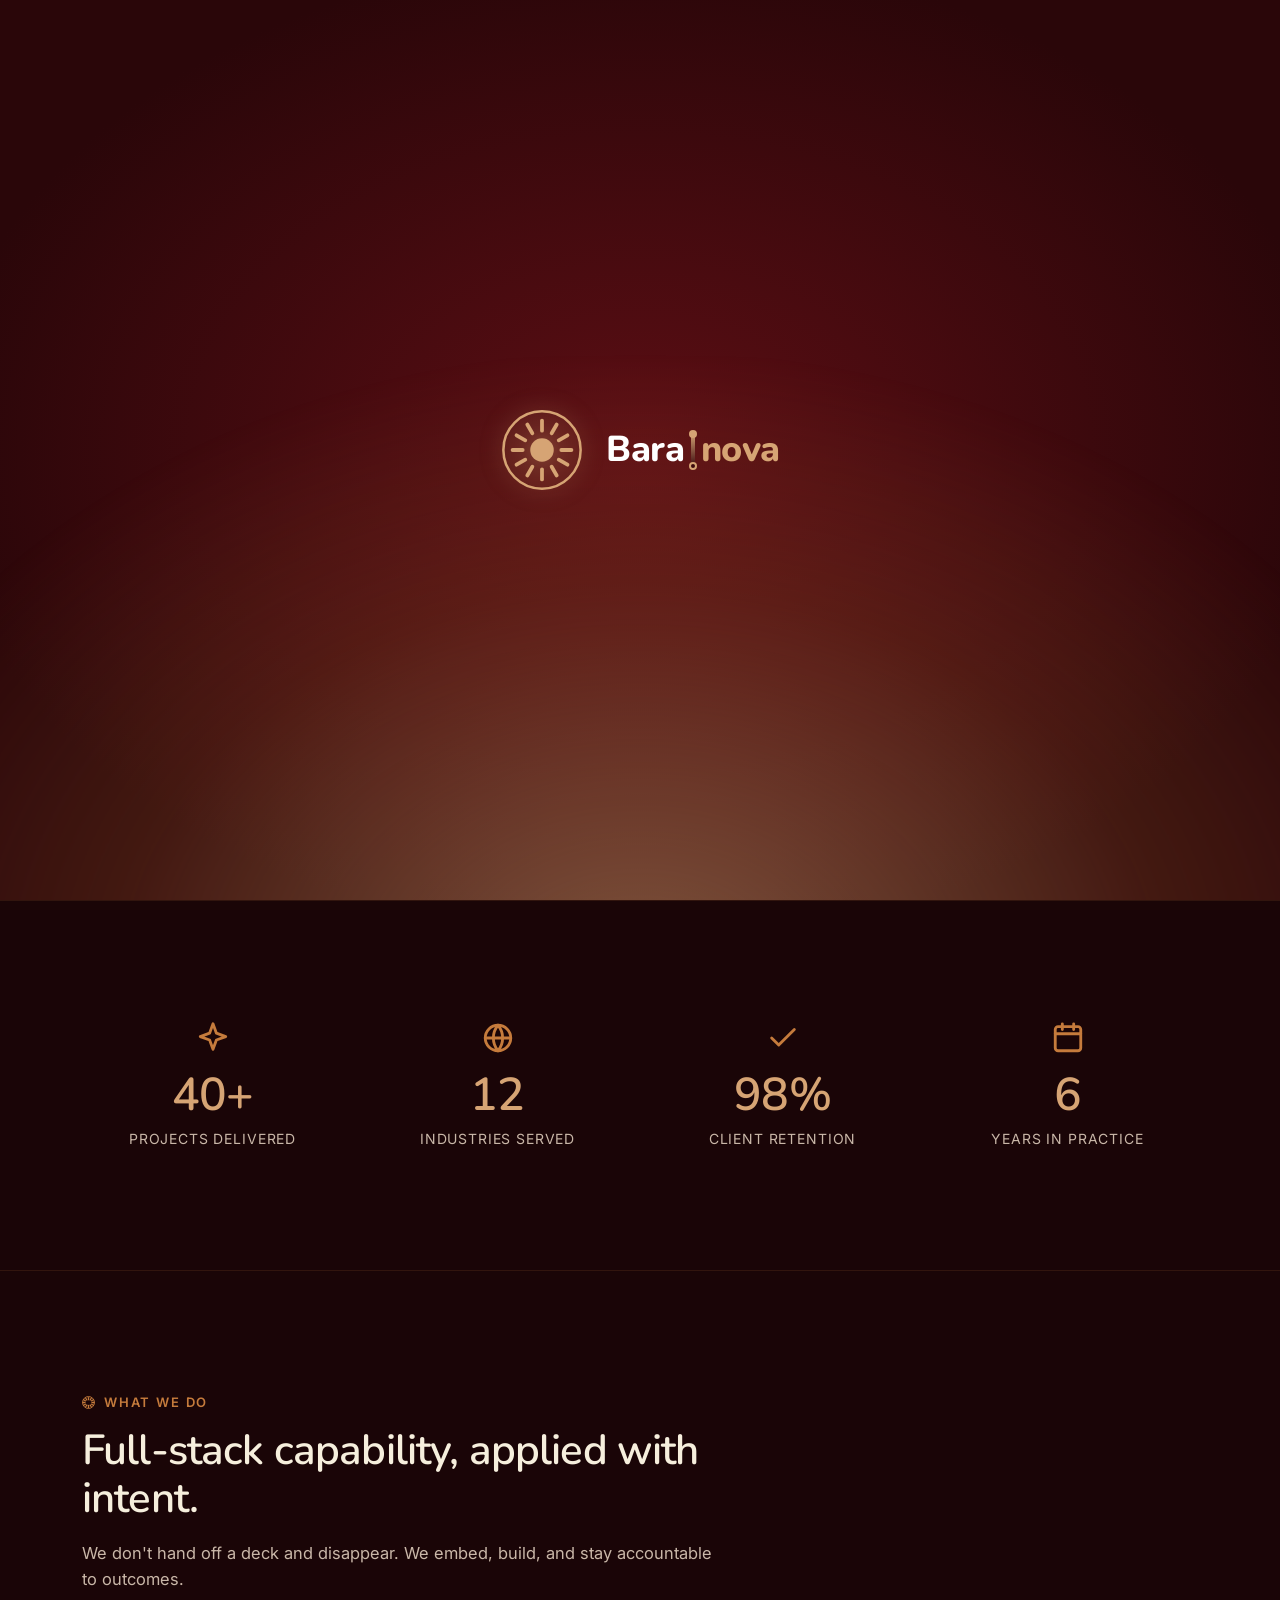
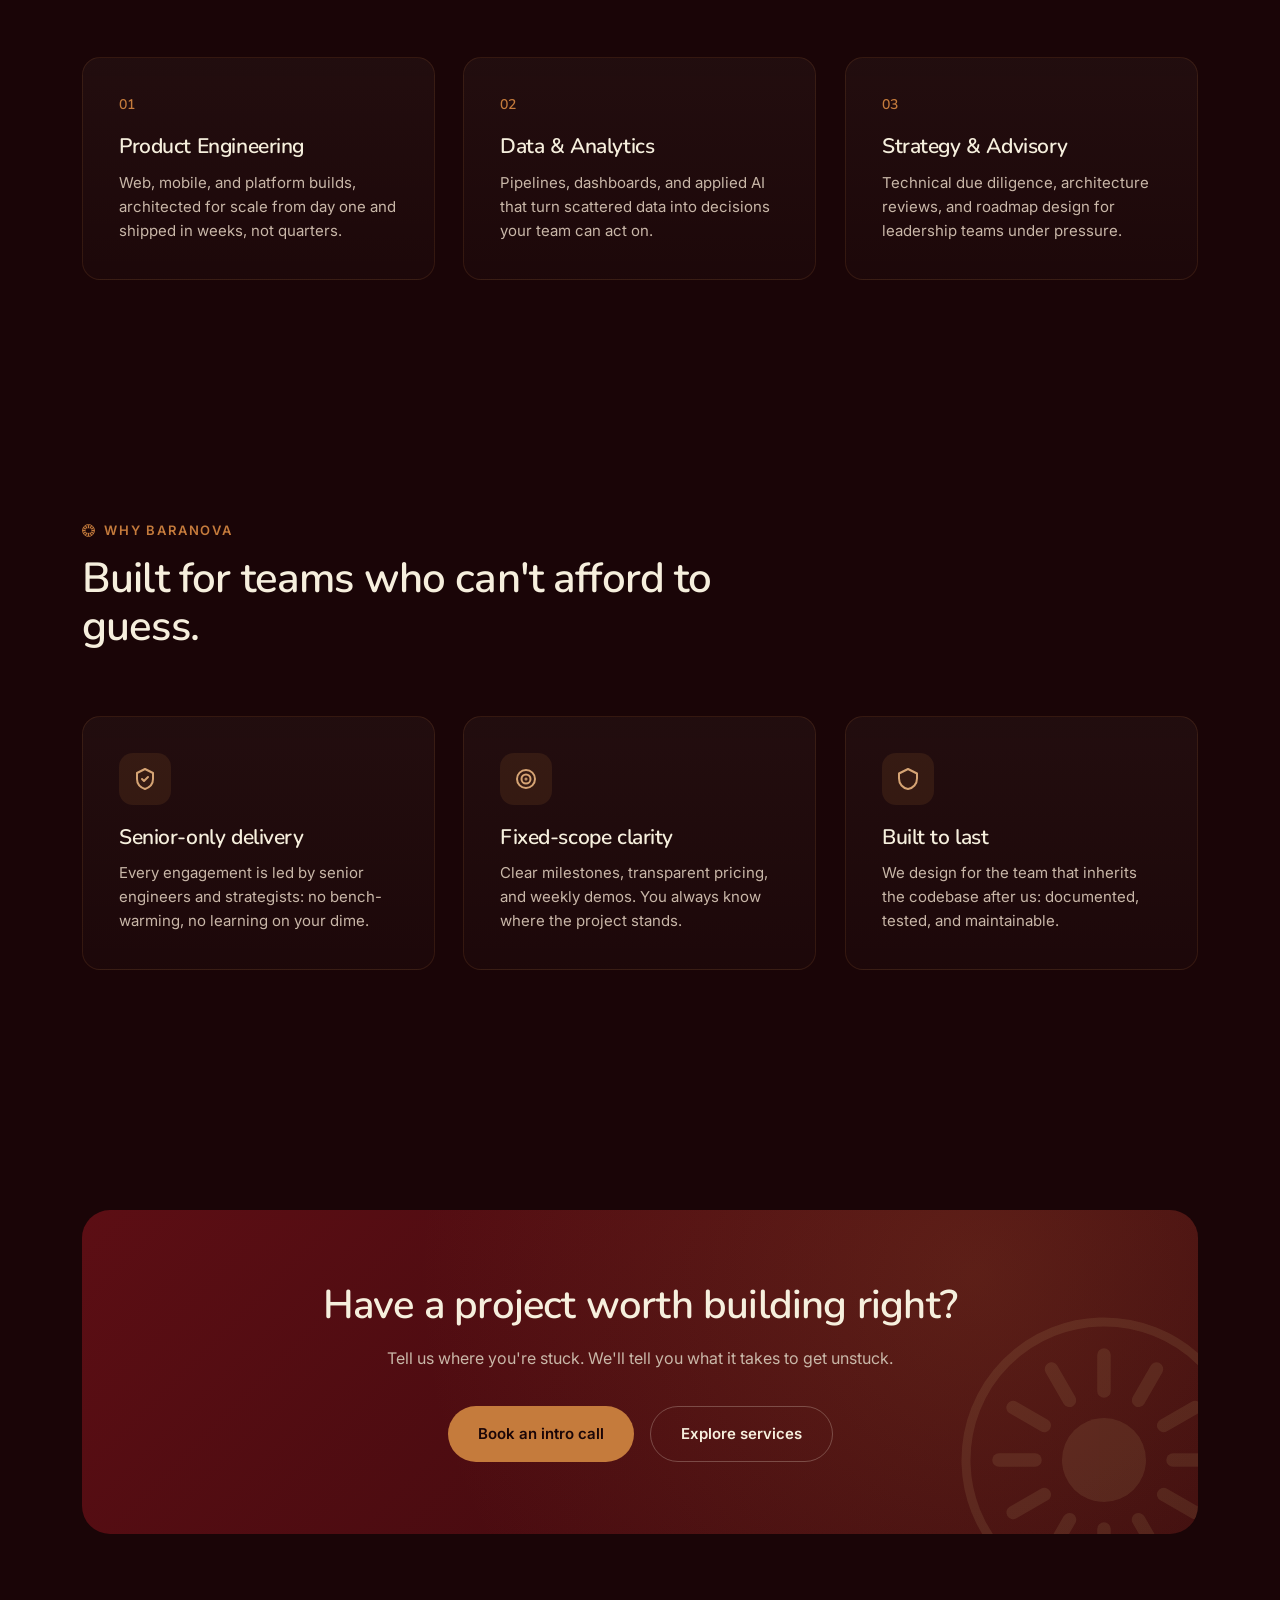
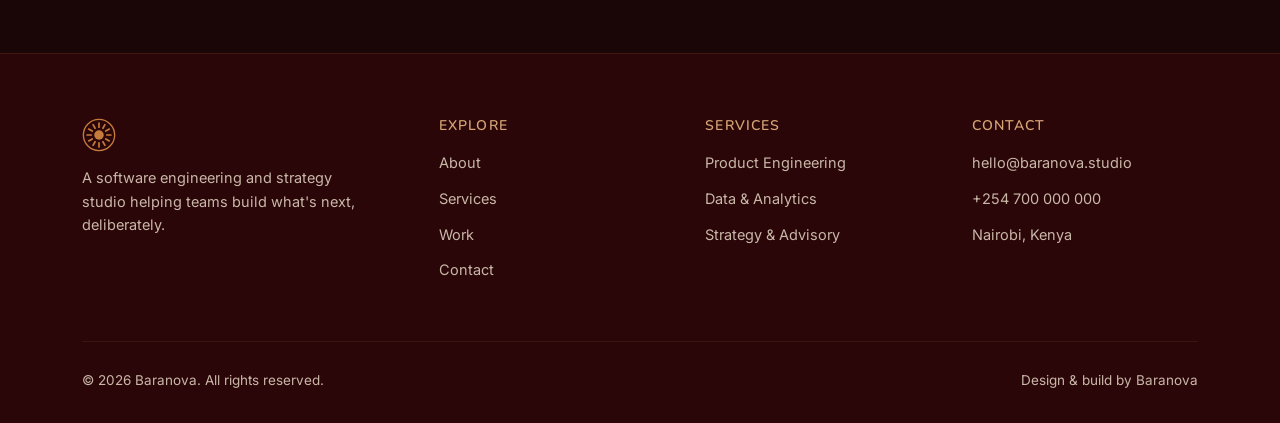
==== commit 9bb59df0: "Post-rebrand audit and polish Fixes found by auditing the live site rather than assuming the deploy " ====
--- a/index.html
+++ b/index.html
@@ -49,12 +49,12 @@
 </script>
 <link rel="preconnect" href="https://fonts.googleapis.com">
 <link href="https://fonts.googleapis.com/css2?family=Fraunces:ital,opsz,wght@0,9..144,500;1,9..144,500&family=Inter:wght@400;500;600;700&family=Nunito:wght@500;600;700;800&display=swap" rel="stylesheet">
-<link rel="stylesheet" href="css/style.css?v=8">
+<link rel="stylesheet" href="css/style.css?v=9">
 <script>(function(){try{var n=performance.getEntriesByType('navigation')[0];var reload=n&&n.type==='reload';var first=!sessionStorage.getItem('baranova-splash');sessionStorage.setItem('baranova-splash','1');if(!(reload||first))document.documentElement.classList.add('skip-splash');}catch(e){}})();</script>
 </head>
 <body>
 
-<div id="loader">
+<div id="loader" aria-hidden="true">
   <div class="loader-dawn" aria-hidden="true"></div>
   <div class="loader-inner">
     <svg class="loader-mark" viewBox="0 0 100 100">
@@ -89,14 +89,14 @@
       <svg viewBox="0 0 100 100"><circle cx="50" cy="50" r="46" fill="none" stroke="#C57B3C" stroke-width="4"/><g stroke="#C57B3C" stroke-width="5" stroke-linecap="round"><line x1="50" y1="15" x2="50" y2="27"/><line x1="67.5" y1="19.7" x2="61.5" y2="30.1"/><line x1="80.3" y1="32.5" x2="69.9" y2="38.5"/><line x1="85" y1="50" x2="73" y2="50"/><line x1="80.3" y1="67.5" x2="69.9" y2="61.5"/><line x1="67.5" y1="80.3" x2="61.5" y2="69.9"/><line x1="50" y1="85" x2="50" y2="73"/><line x1="32.5" y1="80.3" x2="38.5" y2="69.9"/><line x1="19.7" y1="67.5" x2="30.1" y2="61.5"/><line x1="15" y1="50" x2="27" y2="50"/><line x1="19.7" y1="32.5" x2="30.1" y2="38.5"/><line x1="32.5" y1="19.7" x2="38.5" y2="30.1"/></g><circle cx="50" cy="50" r="14" fill="#C57B3C"/></svg>
       <span><span class="o1">Bara</span><span class="seam-mini"></span><span class="o2">nova</span></span>
     </a>
-    <nav class="links">
+    <nav class="links" id="primary-nav">
       <a href="index.html" class="active">Home</a>
       <a href="about.html">About</a>
       <a href="services.html">Services</a>
       <a href="work.html">Work</a>
       <a href="contact.html">Contact</a>
     </nav>
-    <button class="menu-btn" aria-label="Menu"><span></span><span></span><span></span></button>
+    <button class="menu-btn" type="button" aria-label="Menu" aria-expanded="false" aria-controls="primary-nav"><span></span><span></span><span></span></button>
   </div>
 </header>
 
@@ -255,6 +255,6 @@
   </div>
 </footer>
 
-<script src="js/main.js?v=8"></script>
+<script src="js/main.js?v=9"></script>
 </body>
 </html>
--- a/css/style.css
+++ b/css/style.css
@@ -105,38 +105,43 @@
 .brand .seam-mini{display:inline-block;width:3px;height:.72em;margin:0 3px;border-radius:2px;
   background:linear-gradient(var(--accent-light),var(--burgundy));vertical-align:-.08em}
 
-/* ---------- The seam: reusable brand divider ----------
-   The stitched join between BARA and NOVA in the wordmark, reused
-   deliberately anywhere the idea of "two things joined" fits: between
-   a section's eyebrow and heading, or as a full-width section break. */
-.seam{
-  display:inline-block;width:4px;height:1em;margin:0 8px;border-radius:2px;
-  background:linear-gradient(var(--accent-light),var(--burgundy));vertical-align:-.12em;
-}
-.seam-rule{
-  position:relative;height:40px;margin:0 auto;width:2px;
-  background:linear-gradient(var(--accent-light),var(--accent) 45%,var(--burgundy));
-  border-radius:2px;
-}
-.seam-rule::before,.seam-rule::after{
-  content:'';position:absolute;left:50%;width:9px;height:9px;border-radius:50%;
-  transform:translateX(-50%);background:var(--accent-light);
-}
-.seam-rule::before{top:-4px}
-.seam-rule::after{bottom:-4px;background:var(--burgundy);border:2px solid var(--accent-light)}
 nav.links{display:flex;gap:38px}
 nav.links a{font-size:14.5px;font-weight:500;color:var(--muted);position:relative;padding:4px 0;transition:color .25s}
 nav.links a:hover,nav.links a.active{color:var(--accent-light)}
 nav.links a.active::after{content:'';position:absolute;left:0;right:0;bottom:-6px;height:2px;background:var(--accent)}
-.navcta{border:1px solid var(--accent);color:var(--accent-light);padding:9px 20px;border-radius:999px;font-size:14px;font-weight:500;transition:all .25s}
-.navcta:hover{background:var(--accent);color:var(--ink)}
 .menu-btn{display:none;flex-direction:column;gap:5px;cursor:pointer;background:none;border:none}
 .menu-btn span{width:24px;height:2px;background:var(--cream)}
 @media(max-width:900px){
   nav.links{position:fixed;top:70px;left:0;right:0;background:var(--burgundy-deep);flex-direction:column;padding:24px 32px;gap:20px;transform:translateY(-130%);transition:transform .35s var(--ease);border-bottom:1px solid rgba(197,123,60,.2)}
   nav.links.open{transform:translateY(0)}
-  .navcta{display:none}
   .menu-btn{display:flex}
+}
+
+/* ---------- The seam: the wordmark's stitch, reused as a real component ----------
+   The join between BARA and NOVA is the brand's own device, so it earns a
+   place anywhere the page genuinely means "two things joined": inline in the
+   lockup (.seam-mini), inline in prose (.seam), or as a vertical section
+   break where one chapter is stitched to the next (.seam-rule). */
+.seam{
+  display:inline-block;width:4px;height:1em;margin:0 8px;border-radius:2px;
+  background:linear-gradient(var(--accent-light),var(--burgundy));vertical-align:-.12em;
+}
+.seam-rule{
+  position:relative;height:44px;width:2px;margin:0 auto;
+  background:linear-gradient(var(--accent-light),var(--accent) 45%,var(--burgundy));
+  border-radius:2px;
+}
+.seam-rule::before,.seam-rule::after{
+  content:'';position:absolute;left:50%;width:9px;height:9px;border-radius:50%;
+  transform:translateX(-50%);background:var(--accent-light);
+}
+.seam-rule::before{top:-4px}
+.seam-rule::after{bottom:-4px;background:var(--burgundy);border:2px solid var(--accent-light)}
+/* Draws itself in on scroll, so the stitch reads as an action, not an ornament */
+.seam-rule{transform-origin:top;transform:scaleY(0);transition:transform .7s var(--ease)}
+.seam-rule.in{transform:scaleY(1)}
+@media(prefers-reduced-motion:reduce){
+  .seam-rule{transform:none;transition:none}
 }
 
 /* ---------- Hero ---------- */
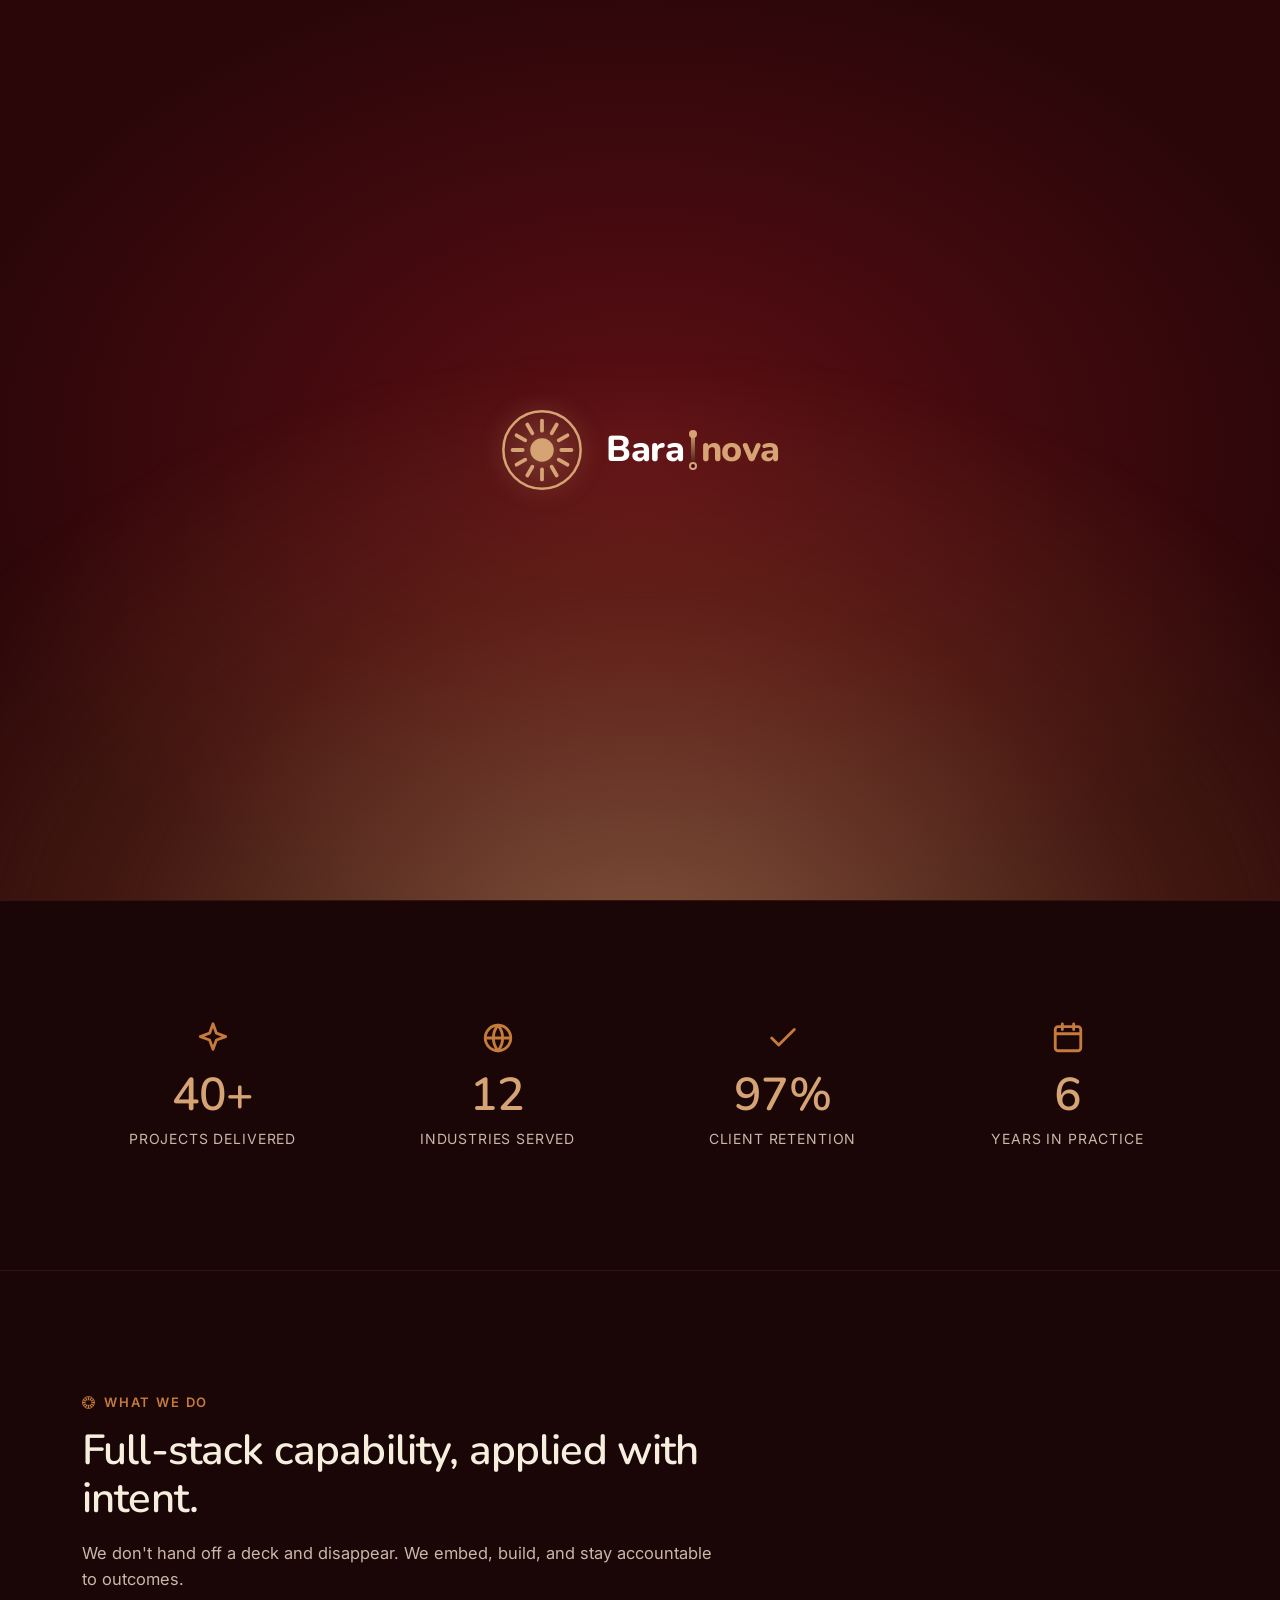
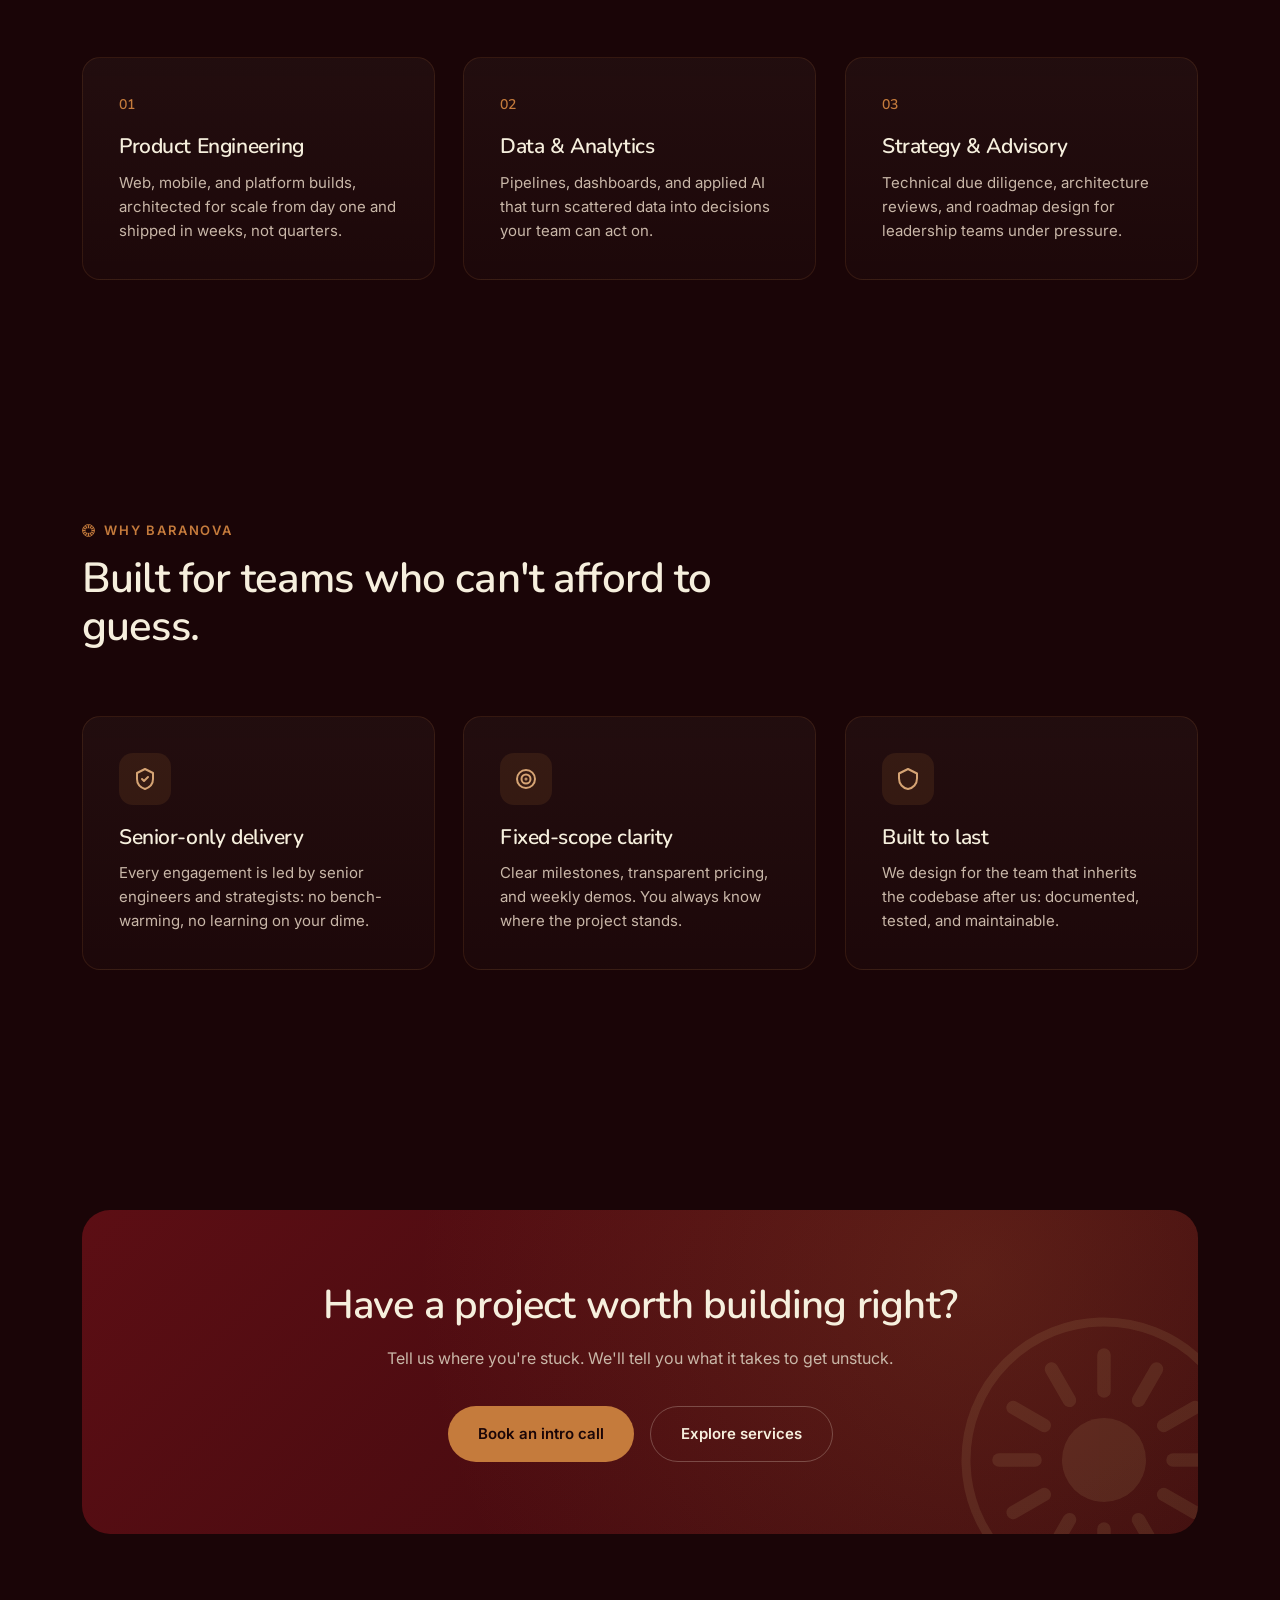
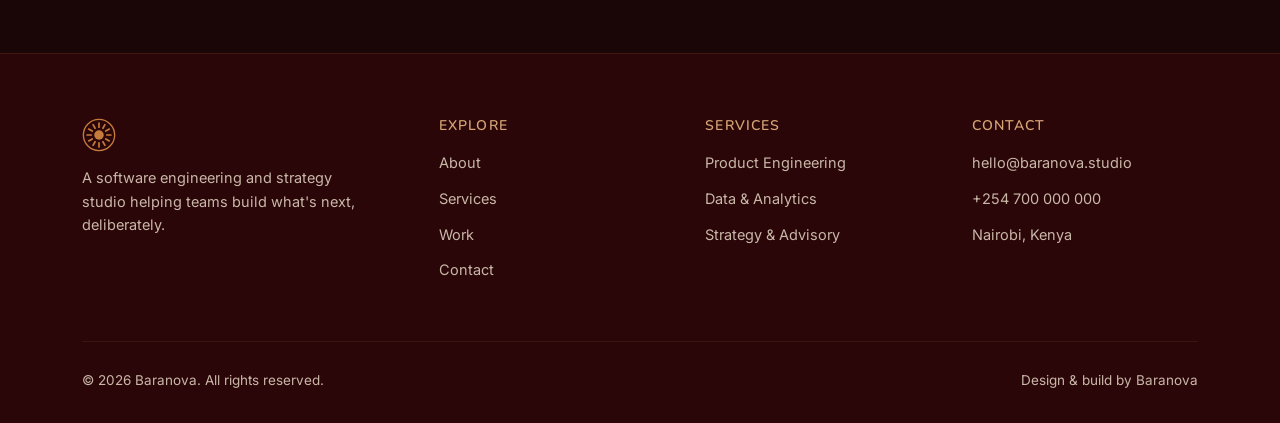
==== commit 0e689a54: "Make the seam divider visible by default instead of gating it on a transition Caught on the live sit" ====
--- a/index.html
+++ b/index.html
@@ -49,7 +49,7 @@
 </script>
 <link rel="preconnect" href="https://fonts.googleapis.com">
 <link href="https://fonts.googleapis.com/css2?family=Fraunces:ital,opsz,wght@0,9..144,500;1,9..144,500&family=Inter:wght@400;500;600;700&family=Nunito:wght@500;600;700;800&display=swap" rel="stylesheet">
-<link rel="stylesheet" href="css/style.css?v=9">
+<link rel="stylesheet" href="css/style.css?v=10">
 <script>(function(){try{var n=performance.getEntriesByType('navigation')[0];var reload=n&&n.type==='reload';var first=!sessionStorage.getItem('baranova-splash');sessionStorage.setItem('baranova-splash','1');if(!(reload||first))document.documentElement.classList.add('skip-splash');}catch(e){}})();</script>
 </head>
 <body>
@@ -255,6 +255,6 @@
   </div>
 </footer>
 
-<script src="js/main.js?v=9"></script>
+<script src="js/main.js?v=10"></script>
 </body>
 </html>
--- a/css/style.css
+++ b/css/style.css
@@ -137,11 +137,15 @@
 }
 .seam-rule::before{top:-4px}
 .seam-rule::after{bottom:-4px;background:var(--burgundy);border:2px solid var(--accent-light)}
-/* Draws itself in on scroll, so the stitch reads as an action, not an ornament */
-.seam-rule{transform-origin:top;transform:scaleY(0);transition:transform .7s var(--ease)}
-.seam-rule.in{transform:scaleY(1)}
-@media(prefers-reduced-motion:reduce){
-  .seam-rule{transform:none;transition:none}
+/* Draws itself in on scroll, so the stitch reads as an action, not an ornament.
+   Visible is the DEFAULT: JS opts an element into the animation by adding
+   .armed, and removes it to play. If JS never runs, or transitions are
+   suspended (hidden tab, headless renderer), the seam simply shows rather
+   than silently collapsing to nothing. */
+.seam-rule{transform-origin:top;transition:transform .7s var(--ease)}
+.seam-rule.armed{transform:scaleY(0)}
+@media(prefers-reduced-motion:reduce){
+  .seam-rule,.seam-rule.armed{transform:none;transition:none}
 }
 
 /* ---------- Hero ---------- */
